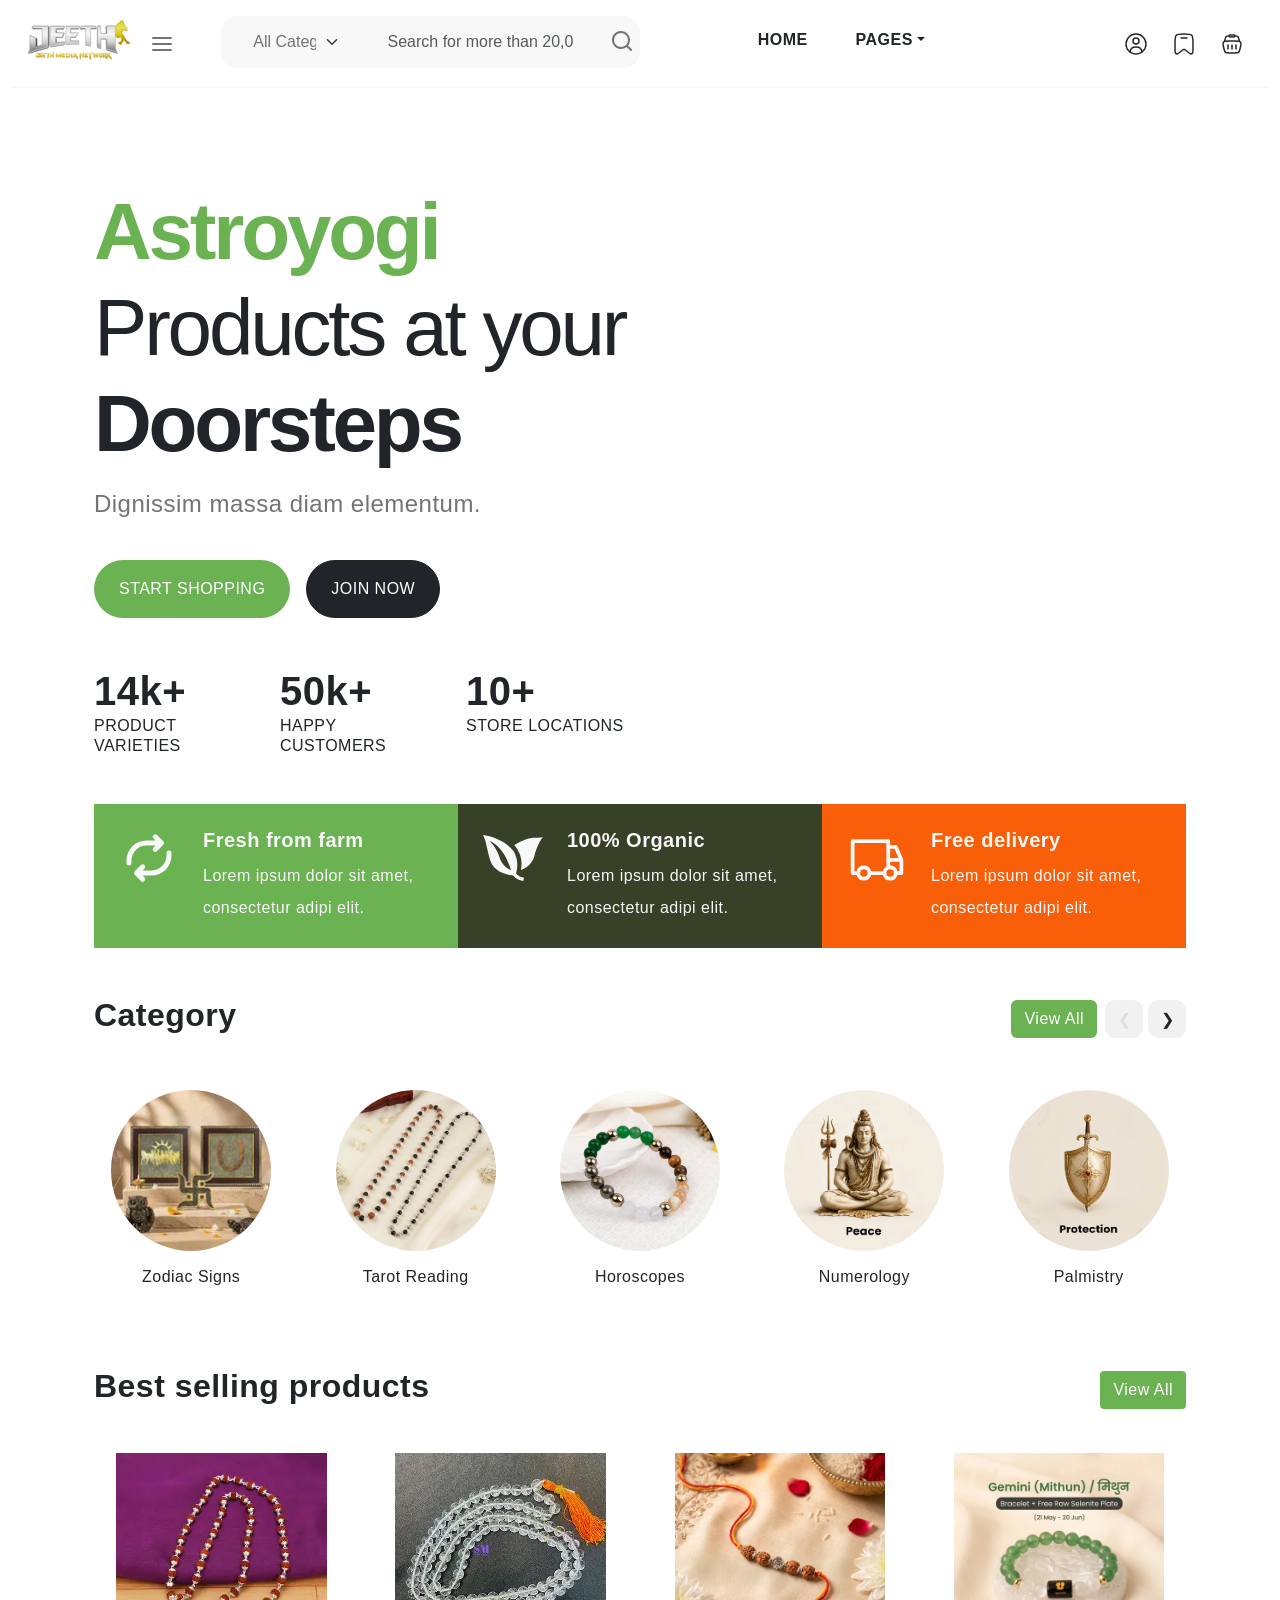
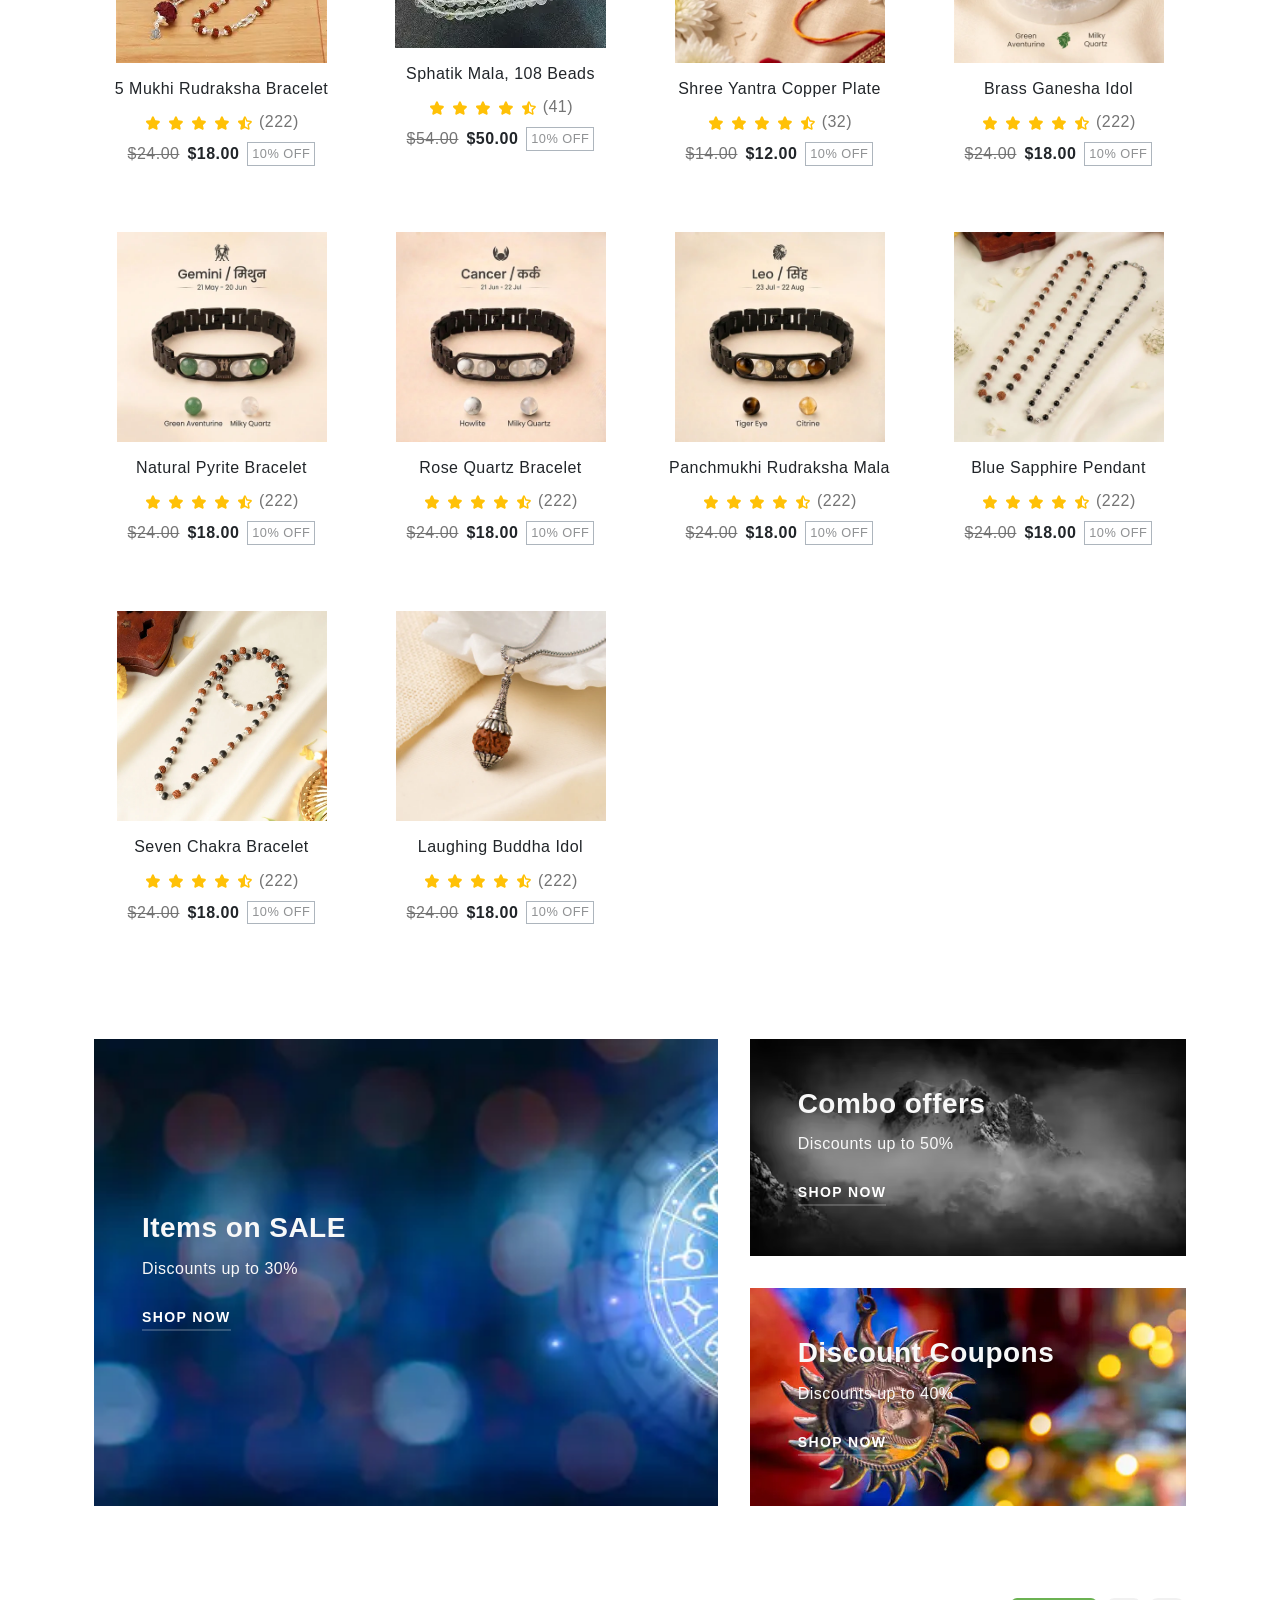
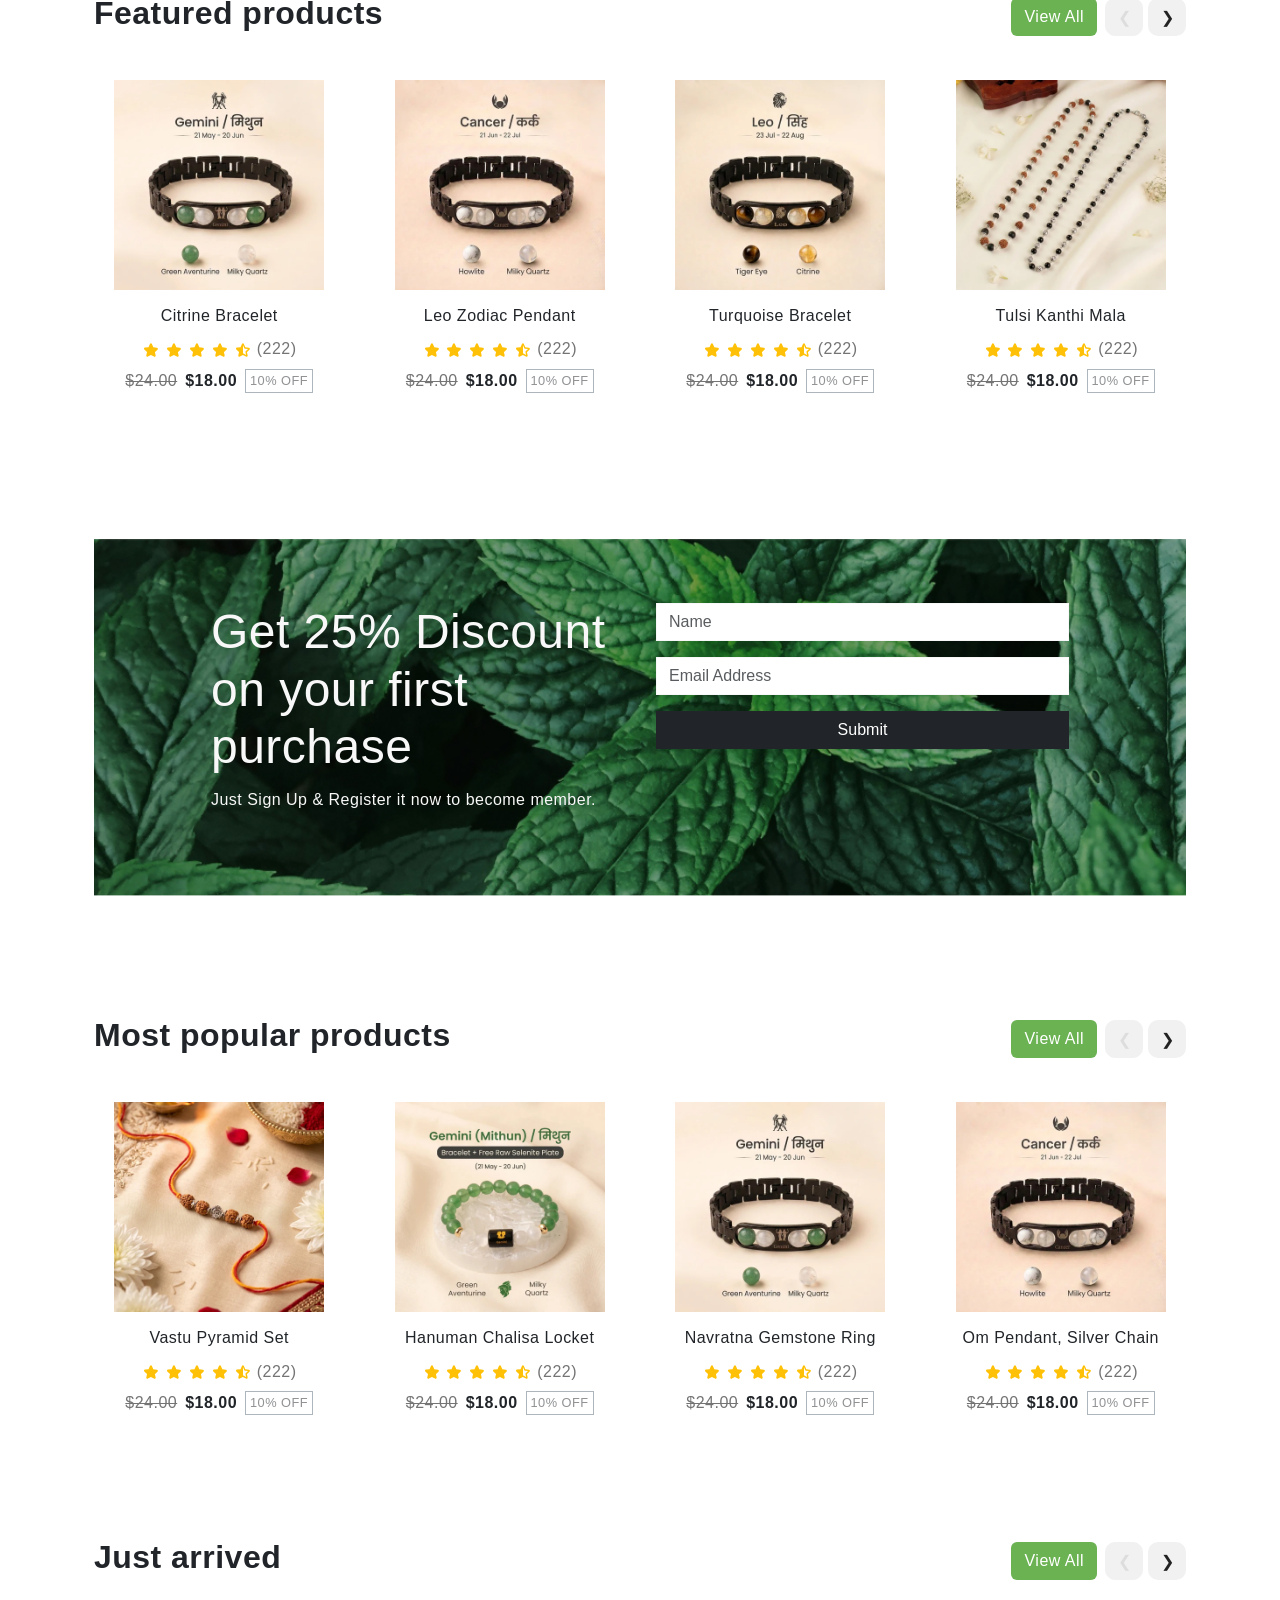
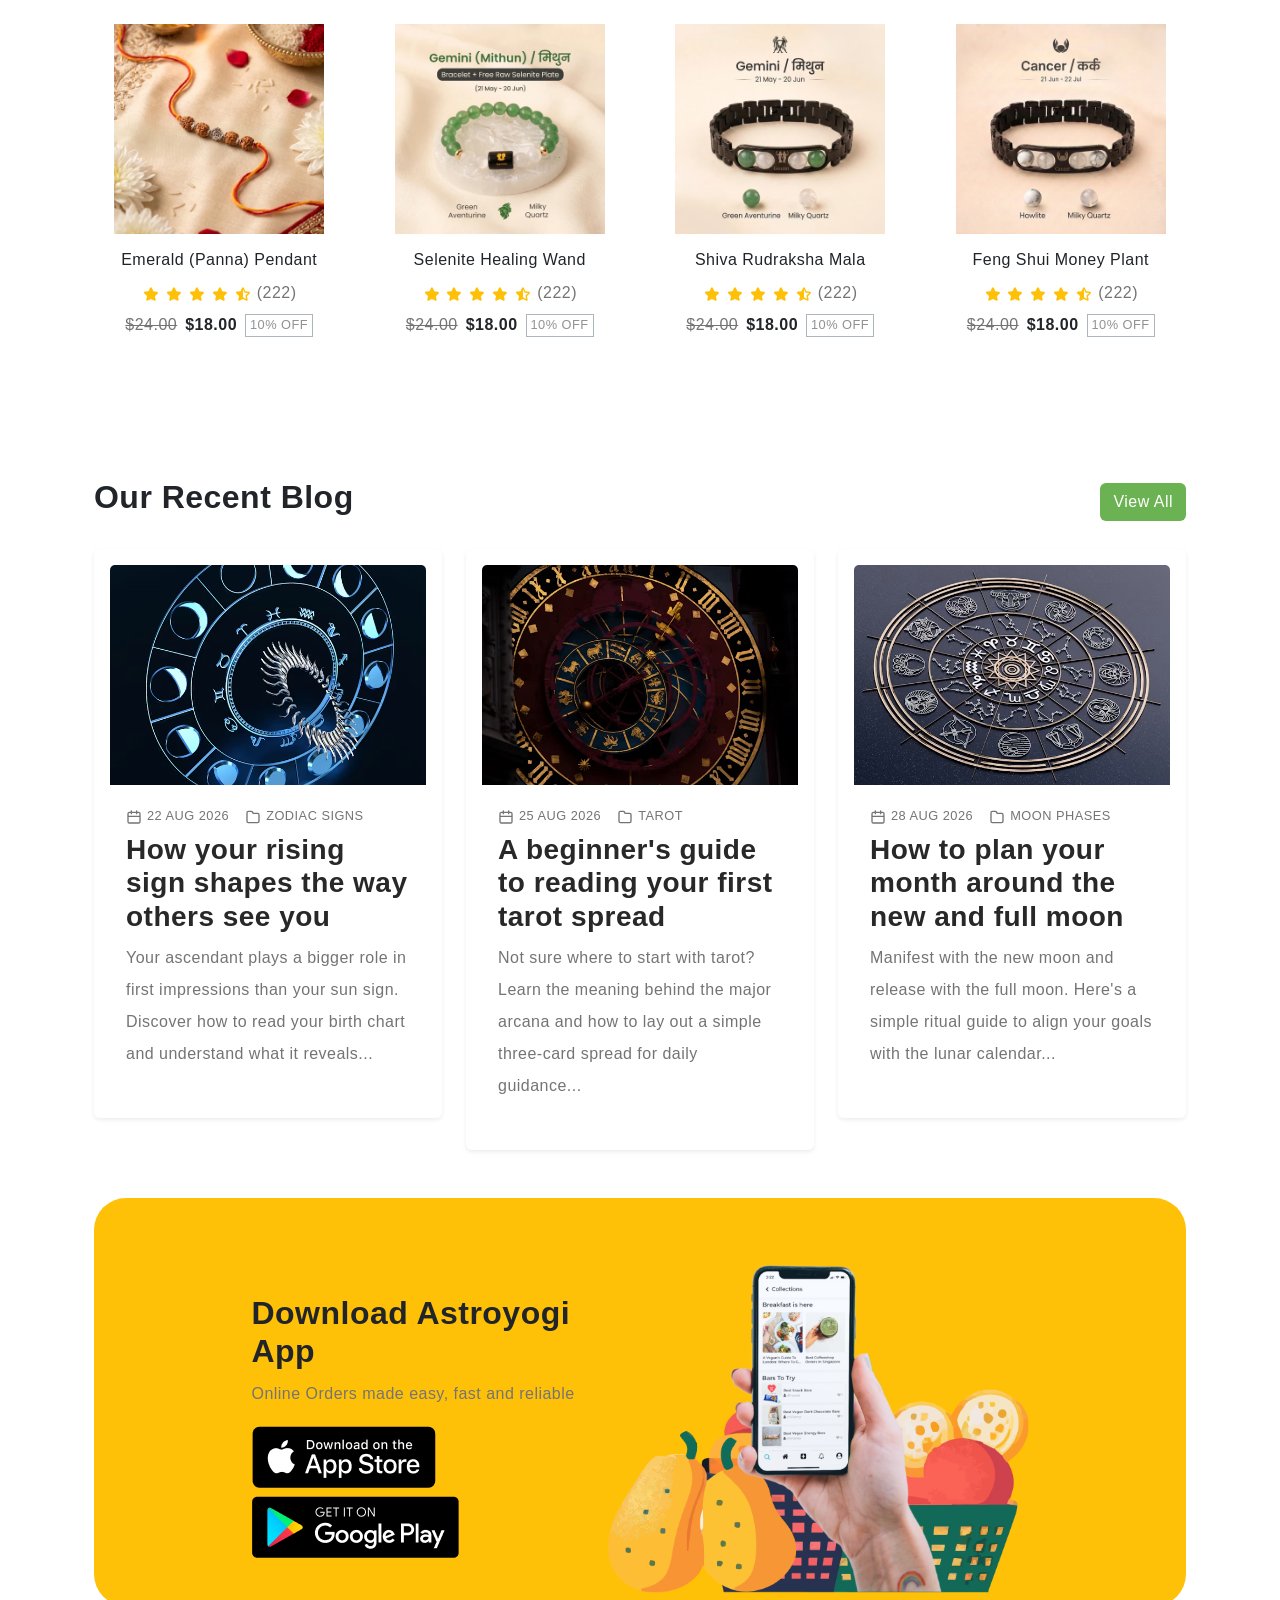
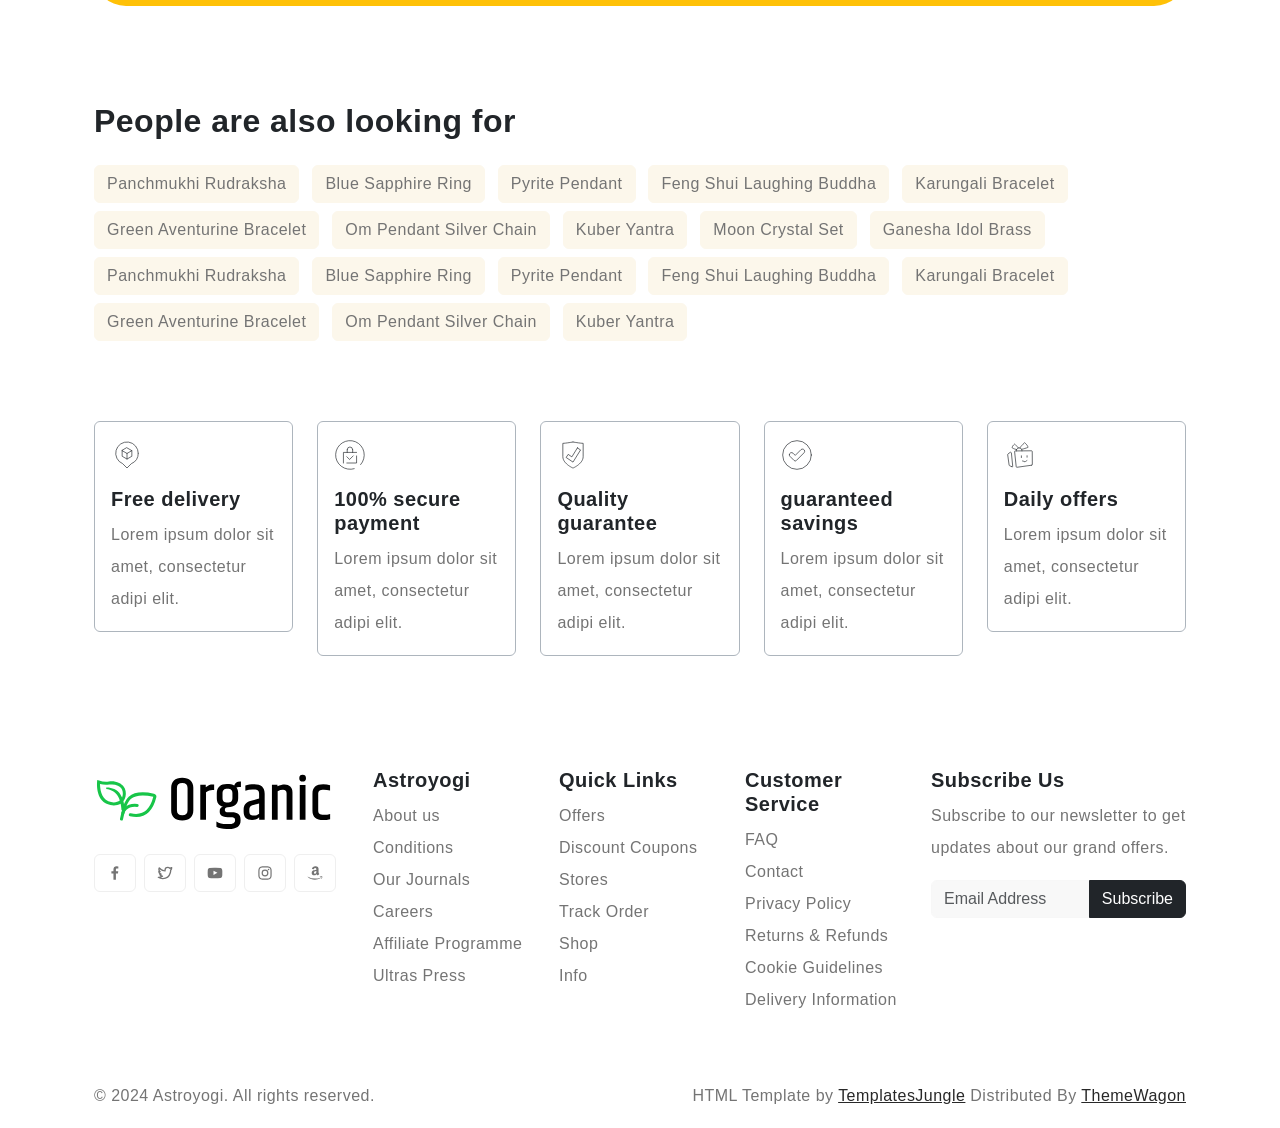
==== index.html @ 8f66f7f1 "Initial commit E commerce website templates" ====
<!DOCTYPE html>
<html lang="en">

<head>
  <title>Astroyogi - Astrology Products Online</title>
  <meta charset="utf-8">
  <meta http-equiv="X-UA-Compatible" content="IE=edge">
  <meta name="viewport" content="width=device-width, initial-scale=1.0">
  <meta name="format-detection" content="telephone=no">
  <meta name="apple-mobile-web-app-capable" content="yes">
  <meta name="author" content="">
  <meta name="keywords" content="">
  <meta name="description" content="">

  <link rel="stylesheet" href="https://cdn.jsdelivr.net/npm/swiper@9/swiper-bundle.min.css">
  <link href="https://cdn.jsdelivr.net/npm/bootstrap@5.3.0-alpha3/dist/css/bootstrap.min.css" rel="stylesheet"
    integrity="sha384-KK94CHFLLe+nY2dmCWGMq91rCGa5gtU4mk92HdvYe+M/SXH301p5ILy+dN9+nJOZ" crossorigin="anonymous">
  <link rel="stylesheet" type="text/css" href="css/vendor.css">
  <link rel="stylesheet" type="text/css" href="style.css">

  <link rel="preconnect" href="https://fonts.googleapis.com">
  <link rel="preconnect" href="https://fonts.gstatic.com" crossorigin>
  <link
    href="https://fonts.googleapis.com/css2?family=Nunito:wght@400;700&family=Open+Sans:ital,wght@0,400;0,700;1,400;1,700&display=swap"
    rel="stylesheet">

</head>

<body>

  <svg xmlns="http://www.w3.org/2000/svg" style="display: none;">
    <defs>
      <symbol xmlns="http://www.w3.org/2000/svg" id="facebook" viewBox="0 0 24 24">
        <path fill="currentColor"
          d="M15.12 5.32H17V2.14A26.11 26.11 0 0 0 14.26 2c-2.72 0-4.58 1.66-4.58 4.7v2.62H6.61v3.56h3.07V22h3.68v-9.12h3.06l.46-3.56h-3.52V7.05c0-1.05.28-1.73 1.76-1.73Z" />
      </symbol>
      <symbol xmlns="http://www.w3.org/2000/svg" id="twitter" viewBox="0 0 24 24">
        <path fill="currentColor"
          d="M22.991 3.95a1 1 0 0 0-1.51-.86a7.48 7.48 0 0 1-1.874.794a5.152 5.152 0 0 0-3.374-1.242a5.232 5.232 0 0 0-5.223 5.063a11.032 11.032 0 0 1-6.814-3.924a1.012 1.012 0 0 0-.857-.365a.999.999 0 0 0-.785.5a5.276 5.276 0 0 0-.242 4.769l-.002.001a1.041 1.041 0 0 0-.496.89a3.042 3.042 0 0 0 .027.439a5.185 5.185 0 0 0 1.568 3.312a.998.998 0 0 0-.066.77a5.204 5.204 0 0 0 2.362 2.922a7.465 7.465 0 0 1-3.59.448A1 1 0 0 0 1.45 19.3a12.942 12.942 0 0 0 7.01 2.061a12.788 12.788 0 0 0 12.465-9.363a12.822 12.822 0 0 0 .535-3.646l-.001-.2a5.77 5.77 0 0 0 1.532-4.202Zm-3.306 3.212a.995.995 0 0 0-.234.702c.01.165.009.331.009.488a10.824 10.824 0 0 1-.454 3.08a10.685 10.685 0 0 1-10.546 7.93a10.938 10.938 0 0 1-2.55-.301a9.48 9.48 0 0 0 2.942-1.564a1 1 0 0 0-.602-1.786a3.208 3.208 0 0 1-2.214-.935q.224-.042.445-.105a1 1 0 0 0-.08-1.943a3.198 3.198 0 0 1-2.25-1.726a5.3 5.3 0 0 0 .545.046a1.02 1.02 0 0 0 .984-.696a1 1 0 0 0-.4-1.137a3.196 3.196 0 0 1-1.425-2.673c0-.066.002-.133.006-.198a13.014 13.014 0 0 0 8.21 3.48a1.02 1.02 0 0 0 .817-.36a1 1 0 0 0 .206-.867a3.157 3.157 0 0 1-.087-.729a3.23 3.23 0 0 1 3.226-3.226a3.184 3.184 0 0 1 2.345 1.02a.993.993 0 0 0 .921.298a9.27 9.27 0 0 0 1.212-.322a6.681 6.681 0 0 1-1.026 1.524Z" />
      </symbol>
      <symbol xmlns="http://www.w3.org/2000/svg" id="youtube" viewBox="0 0 24 24">
        <path fill="currentColor"
          d="M23 9.71a8.5 8.5 0 0 0-.91-4.13a2.92 2.92 0 0 0-1.72-1A78.36 78.36 0 0 0 12 4.27a78.45 78.45 0 0 0-8.34.3a2.87 2.87 0 0 0-1.46.74c-.9.83-1 2.25-1.1 3.45a48.29 48.29 0 0 0 0 6.48a9.55 9.55 0 0 0 .3 2a3.14 3.14 0 0 0 .71 1.36a2.86 2.86 0 0 0 1.49.78a45.18 45.18 0 0 0 6.5.33c3.5.05 6.57 0 10.2-.28a2.88 2.88 0 0 0 1.53-.78a2.49 2.49 0 0 0 .61-1a10.58 10.58 0 0 0 .52-3.4c.04-.56.04-3.94.04-4.54ZM9.74 14.85V8.66l5.92 3.11c-1.66.92-3.85 1.96-5.92 3.08Z" />
      </symbol>
      <symbol xmlns="http://www.w3.org/2000/svg" id="instagram" viewBox="0 0 24 24">
        <path fill="currentColor"
          d="M17.34 5.46a1.2 1.2 0 1 0 1.2 1.2a1.2 1.2 0 0 0-1.2-1.2Zm4.6 2.42a7.59 7.59 0 0 0-.46-2.43a4.94 4.94 0 0 0-1.16-1.77a4.7 4.7 0 0 0-1.77-1.15a7.3 7.3 0 0 0-2.43-.47C15.06 2 14.72 2 12 2s-3.06 0-4.12.06a7.3 7.3 0 0 0-2.43.47a4.78 4.78 0 0 0-1.77 1.15a4.7 4.7 0 0 0-1.15 1.77a7.3 7.3 0 0 0-.47 2.43C2 8.94 2 9.28 2 12s0 3.06.06 4.12a7.3 7.3 0 0 0 .47 2.43a4.7 4.7 0 0 0 1.15 1.77a4.78 4.78 0 0 0 1.77 1.15a7.3 7.3 0 0 0 2.43.47C8.94 22 9.28 22 12 22s3.06 0 4.12-.06a7.3 7.3 0 0 0 2.43-.47a4.7 4.7 0 0 0 1.77-1.15a4.85 4.85 0 0 0 1.16-1.77a7.59 7.59 0 0 0 .46-2.43c0-1.06.06-1.4.06-4.12s0-3.06-.06-4.12ZM20.14 16a5.61 5.61 0 0 1-.34 1.86a3.06 3.06 0 0 1-.75 1.15a3.19 3.19 0 0 1-1.15.75a5.61 5.61 0 0 1-1.86.34c-1 .05-1.37.06-4 .06s-3 0-4-.06a5.73 5.73 0 0 1-1.94-.3a3.27 3.27 0 0 1-1.1-.75a3 3 0 0 1-.74-1.15a5.54 5.54 0 0 1-.4-1.9c0-1-.06-1.37-.06-4s0-3 .06-4a5.54 5.54 0 0 1 .35-1.9A3 3 0 0 1 5 5a3.14 3.14 0 0 1 1.1-.8A5.73 5.73 0 0 1 8 3.86c1 0 1.37-.06 4-.06s3 0 4 .06a5.61 5.61 0 0 1 1.86.34a3.06 3.06 0 0 1 1.19.8a3.06 3.06 0 0 1 .75 1.1a5.61 5.61 0 0 1 .34 1.9c.05 1 .06 1.37.06 4s-.01 3-.06 4ZM12 6.87A5.13 5.13 0 1 0 17.14 12A5.12 5.12 0 0 0 12 6.87Zm0 8.46A3.33 3.33 0 1 1 15.33 12A3.33 3.33 0 0 1 12 15.33Z" />
      </symbol>
      <symbol xmlns="http://www.w3.org/2000/svg" id="amazon" viewBox="0 0 24 24">
        <path fill="currentColor"
          d="M1.04 17.52q.1-.16.32-.02a21.308 21.308 0 0 0 10.88 2.9a21.524 21.524 0 0 0 7.74-1.46q.1-.04.29-.12t.27-.12a.356.356 0 0 1 .47.12q.17.24-.11.44q-.36.26-.92.6a14.99 14.99 0 0 1-3.84 1.58A16.175 16.175 0 0 1 12 22a16.017 16.017 0 0 1-5.9-1.09a16.246 16.246 0 0 1-4.98-3.07a.273.273 0 0 1-.12-.2a.215.215 0 0 1 .04-.12Zm6.02-5.7a4.036 4.036 0 0 1 .68-2.36A4.197 4.197 0 0 1 9.6 7.98a10.063 10.063 0 0 1 2.66-.66q.54-.06 1.76-.16v-.34a3.562 3.562 0 0 0-.28-1.72a1.5 1.5 0 0 0-1.32-.6h-.16a2.189 2.189 0 0 0-1.14.42a1.64 1.64 0 0 0-.62 1a.508.508 0 0 1-.4.46L7.8 6.1q-.34-.08-.34-.36a.587.587 0 0 1 .02-.14a3.834 3.834 0 0 1 1.67-2.64A6.268 6.268 0 0 1 12.26 2h.5a5.054 5.054 0 0 1 3.56 1.18a3.81 3.81 0 0 1 .37.43a3.875 3.875 0 0 1 .27.41a2.098 2.098 0 0 1 .18.52q.08.34.12.47a2.856 2.856 0 0 1 .06.56q.02.43.02.51v4.84a2.868 2.868 0 0 0 .15.95a2.475 2.475 0 0 0 .29.62q.14.19.46.61a.599.599 0 0 1 .12.32a.346.346 0 0 1-.16.28q-1.66 1.44-1.8 1.56a.557.557 0 0 1-.58.04q-.28-.24-.49-.46t-.3-.32a4.466 4.466 0 0 1-.29-.39q-.2-.29-.28-.39a4.91 4.91 0 0 1-2.2 1.52a6.038 6.038 0 0 1-1.68.2a3.505 3.505 0 0 1-2.53-.95a3.553 3.553 0 0 1-.99-2.69Zm3.44-.4a1.895 1.895 0 0 0 .39 1.25a1.294 1.294 0 0 0 1.05.47a1.022 1.022 0 0 0 .17-.02a1.022 1.022 0 0 1 .15-.02a2.033 2.033 0 0 0 1.3-1.08a3.13 3.13 0 0 0 .33-.83a3.8 3.8 0 0 0 .12-.73q.01-.28.01-.92v-.5a7.287 7.287 0 0 0-1.76.16a2.144 2.144 0 0 0-1.76 2.22Zm8.4 6.44a.626.626 0 0 1 .12-.16a3.14 3.14 0 0 1 .96-.46a6.52 6.52 0 0 1 1.48-.22a1.195 1.195 0 0 1 .38.02q.9.08 1.08.3a.655.655 0 0 1 .08.36v.14a4.56 4.56 0 0 1-.38 1.65a3.84 3.84 0 0 1-1.06 1.53a.302.302 0 0 1-.18.08a.177.177 0 0 1-.08-.02q-.12-.06-.06-.22a7.632 7.632 0 0 0 .74-2.42a.513.513 0 0 0-.08-.32q-.2-.24-1.12-.24q-.34 0-.8.04q-.5.06-.92.12a.232.232 0 0 1-.16-.04a.065.065 0 0 1-.02-.08a.153.153 0 0 1 .02-.06Z" />
      </symbol>

      <symbol xmlns="http://www.w3.org/2000/svg" id="menu" viewBox="0 0 24 24">
        <path fill="currentColor"
          d="M2 6a1 1 0 0 1 1-1h18a1 1 0 1 1 0 2H3a1 1 0 0 1-1-1m0 6.032a1 1 0 0 1 1-1h18a1 1 0 1 1 0 2H3a1 1 0 0 1-1-1m1 5.033a1 1 0 1 0 0 2h18a1 1 0 0 0 0-2z" />
      </symbol>
      <symbol xmlns="http://www.w3.org/2000/svg" id="link" viewBox="0 0 24 24">
        <path fill="currentColor"
          d="M12 19a1 1 0 1 0-1-1a1 1 0 0 0 1 1Zm5 0a1 1 0 1 0-1-1a1 1 0 0 0 1 1Zm0-4a1 1 0 1 0-1-1a1 1 0 0 0 1 1Zm-5 0a1 1 0 1 0-1-1a1 1 0 0 0 1 1Zm7-12h-1V2a1 1 0 0 0-2 0v1H8V2a1 1 0 0 0-2 0v1H5a3 3 0 0 0-3 3v14a3 3 0 0 0 3 3h14a3 3 0 0 0 3-3V6a3 3 0 0 0-3-3Zm1 17a1 1 0 0 1-1 1H5a1 1 0 0 1-1-1v-9h16Zm0-11H4V6a1 1 0 0 1 1-1h1v1a1 1 0 0 0 2 0V5h8v1a1 1 0 0 0 2 0V5h1a1 1 0 0 1 1 1ZM7 15a1 1 0 1 0-1-1a1 1 0 0 0 1 1Zm0 4a1 1 0 1 0-1-1a1 1 0 0 0 1 1Z" />
      </symbol>
      <symbol xmlns="http://www.w3.org/2000/svg" id="arrow-right" viewBox="0 0 24 24">
        <path fill="currentColor"
          d="M17.92 11.62a1 1 0 0 0-.21-.33l-5-5a1 1 0 0 0-1.42 1.42l3.3 3.29H7a1 1 0 0 0 0 2h7.59l-3.3 3.29a1 1 0 0 0 0 1.42a1 1 0 0 0 1.42 0l5-5a1 1 0 0 0 .21-.33a1 1 0 0 0 0-.76Z" />
      </symbol>
      <symbol xmlns="http://www.w3.org/2000/svg" id="category" viewBox="0 0 24 24">
        <path fill="currentColor"
          d="M19 5.5h-6.28l-.32-1a3 3 0 0 0-2.84-2H5a3 3 0 0 0-3 3v13a3 3 0 0 0 3 3h14a3 3 0 0 0 3-3v-10a3 3 0 0 0-3-3Zm1 13a1 1 0 0 1-1 1H5a1 1 0 0 1-1-1v-13a1 1 0 0 1 1-1h4.56a1 1 0 0 1 .95.68l.54 1.64a1 1 0 0 0 .95.68h7a1 1 0 0 1 1 1Z" />
      </symbol>
      <symbol xmlns="http://www.w3.org/2000/svg" id="calendar" viewBox="0 0 24 24">
        <path fill="currentColor"
          d="M19 4h-2V3a1 1 0 0 0-2 0v1H9V3a1 1 0 0 0-2 0v1H5a3 3 0 0 0-3 3v12a3 3 0 0 0 3 3h14a3 3 0 0 0 3-3V7a3 3 0 0 0-3-3Zm1 15a1 1 0 0 1-1 1H5a1 1 0 0 1-1-1v-7h16Zm0-9H4V7a1 1 0 0 1 1-1h2v1a1 1 0 0 0 2 0V6h6v1a1 1 0 0 0 2 0V6h2a1 1 0 0 1 1 1Z" />
      </symbol>
      <symbol xmlns="http://www.w3.org/2000/svg" id="heart" viewBox="0 0 24 24">
        <path fill="currentColor"
          d="M20.16 4.61A6.27 6.27 0 0 0 12 4a6.27 6.27 0 0 0-8.16 9.48l7.45 7.45a1 1 0 0 0 1.42 0l7.45-7.45a6.27 6.27 0 0 0 0-8.87Zm-1.41 7.46L12 18.81l-6.75-6.74a4.28 4.28 0 0 1 3-7.3a4.25 4.25 0 0 1 3 1.25a1 1 0 0 0 1.42 0a4.27 4.27 0 0 1 6 6.05Z" />
      </symbol>
      <symbol xmlns="http://www.w3.org/2000/svg" id="plus" viewBox="0 0 24 24">
        <path fill="currentColor"
          d="M19 11h-6V5a1 1 0 0 0-2 0v6H5a1 1 0 0 0 0 2h6v6a1 1 0 0 0 2 0v-6h6a1 1 0 0 0 0-2Z" />
      </symbol>
      <symbol xmlns="http://www.w3.org/2000/svg" id="minus" viewBox="0 0 24 24">
        <path fill="currentColor" d="M19 11H5a1 1 0 0 0 0 2h14a1 1 0 0 0 0-2Z" />
      </symbol>
      <symbol xmlns="http://www.w3.org/2000/svg" id="cart" viewBox="0 0 24 24">
        <path fill="currentColor"
          d="M8.5 19a1.5 1.5 0 1 0 1.5 1.5A1.5 1.5 0 0 0 8.5 19ZM19 16H7a1 1 0 0 1 0-2h8.491a3.013 3.013 0 0 0 2.885-2.176l1.585-5.55A1 1 0 0 0 19 5H6.74a3.007 3.007 0 0 0-2.82-2H3a1 1 0 0 0 0 2h.921a1.005 1.005 0 0 1 .962.725l.155.545v.005l1.641 5.742A3 3 0 0 0 7 18h12a1 1 0 0 0 0-2Zm-1.326-9l-1.22 4.274a1.005 1.005 0 0 1-.963.726H8.754l-.255-.892L7.326 7ZM16.5 19a1.5 1.5 0 1 0 1.5 1.5a1.5 1.5 0 0 0-1.5-1.5Z" />
      </symbol>
      <symbol xmlns="http://www.w3.org/2000/svg" id="check" viewBox="0 0 24 24">
        <path fill="currentColor"
          d="M18.71 7.21a1 1 0 0 0-1.42 0l-7.45 7.46l-3.13-3.14A1 1 0 1 0 5.29 13l3.84 3.84a1 1 0 0 0 1.42 0l8.16-8.16a1 1 0 0 0 0-1.47Z" />
      </symbol>
      <symbol xmlns="http://www.w3.org/2000/svg" id="trash" viewBox="0 0 24 24">
        <path fill="currentColor"
          d="M10 18a1 1 0 0 0 1-1v-6a1 1 0 0 0-2 0v6a1 1 0 0 0 1 1ZM20 6h-4V5a3 3 0 0 0-3-3h-2a3 3 0 0 0-3 3v1H4a1 1 0 0 0 0 2h1v11a3 3 0 0 0 3 3h8a3 3 0 0 0 3-3V8h1a1 1 0 0 0 0-2ZM10 5a1 1 0 0 1 1-1h2a1 1 0 0 1 1 1v1h-4Zm7 14a1 1 0 0 1-1 1H8a1 1 0 0 1-1-1V8h10Zm-3-1a1 1 0 0 0 1-1v-6a1 1 0 0 0-2 0v6a1 1 0 0 0 1 1Z" />
      </symbol>
      <symbol xmlns="http://www.w3.org/2000/svg" id="search" viewBox="0 0 24 24">
        <path fill="currentColor"
          d="M21.71 20.29L18 16.61A9 9 0 1 0 16.61 18l3.68 3.68a1 1 0 0 0 1.42 0a1 1 0 0 0 0-1.39ZM11 18a7 7 0 1 1 7-7a7 7 0 0 1-7 7Z" />
      </symbol>
      <symbol xmlns="http://www.w3.org/2000/svg" id="close" viewBox="0 0 15 15">
        <path fill="currentColor"
          d="M7.953 3.788a.5.5 0 0 0-.906 0L6.08 5.85l-2.154.33a.5.5 0 0 0-.283.843l1.574 1.613l-.373 2.284a.5.5 0 0 0 .736.518l1.92-1.063l1.921 1.063a.5.5 0 0 0 .736-.519l-.373-2.283l1.574-1.613a.5.5 0 0 0-.283-.844L8.921 5.85l-.968-2.062Z" />
      </symbol>

      <symbol xmlns="http://www.w3.org/2000/svg" id="package" viewBox="0 0 48 48">
        <path fill="none" stroke="currentColor" stroke-linecap="round" stroke-linejoin="round"
          d="m24 13.264l7.288 4.21L24 21.681l-7.288-4.209Z" />
        <path fill="none" stroke="currentColor" stroke-linecap="round" stroke-linejoin="round"
          d="M16.712 17.473v8.418L24 30.101l7.288-4.21v-8.418M24 30.1v-8.418" />
        <path fill="none" stroke="currentColor" stroke-linecap="round" stroke-linejoin="round"
          d="M40.905 21.405a16.905 16.905 0 1 0-23.389 15.611L24 43.5l6.484-6.484a16.906 16.906 0 0 0 10.42-15.611" />
      </symbol>
      <symbol xmlns="http://www.w3.org/2000/svg" id="secure" viewBox="0 0 48 48">
        <path fill="none" stroke="currentColor" stroke-linecap="round" stroke-linejoin="round"
          d="M14.134 36V20.11h19.732M19.279 36h14.587V25.45" />
        <path fill="none" stroke="currentColor" stroke-linecap="round" stroke-linejoin="round"
          d="m19.246 26.606l4.135 4.135l5.373-5.372m-8.934-9.282a4.087 4.087 0 1 1 8.174 0m0 0v4.023m-8.172-4.108v4.108" />
        <path fill="none" stroke="currentColor" stroke-linecap="round" stroke-linejoin="round"
          d="M30.288 44.566a21.516 21.516 0 1 1 9.69-6.18" />
      </symbol>
      <symbol xmlns="http://www.w3.org/2000/svg" id="quality" viewBox="0 0 48 48">
        <path fill="none" stroke="currentColor" stroke-linecap="round" stroke-linejoin="round"
          d="m30.59 13.45l4.77 2.94L24 34.68l-10.33-7l3.11-4.6l5.52 3.71l8.26-13.38Z" />
        <path fill="none" stroke="currentColor" stroke-linecap="round" stroke-linejoin="round"
          d="M24 4.5s-11.26 2-15.25 2v20a11.16 11.16 0 0 0 .8 4.1a15 15 0 0 0 2 3.61a22 22 0 0 0 2.81 3.07a34.47 34.47 0 0 0 3 2.48a34 34 0 0 0 2.89 1.86c1 .59 1.71 1 2.13 1.19l1 .49a1.44 1.44 0 0 0 1.24 0l1-.49c.42-.2 1.13-.6 2.13-1.19a34 34 0 0 0 2.89-1.86a34.47 34.47 0 0 0 3-2.48a22 22 0 0 0 2.81-3.07a15 15 0 0 0 2-3.61a11.16 11.16 0 0 0 .8-4.1v-20c-3.99.03-15.25-2-15.25-2" />
      </symbol>
      <symbol xmlns="http://www.w3.org/2000/svg" id="savings" viewBox="0 0 48 48">
        <circle cx="24" cy="24" r="21.5" fill="none" stroke="currentColor" stroke-linecap="round"
          stroke-linejoin="round" />
        <path fill="none" stroke="currentColor" stroke-linecap="round" stroke-linejoin="round"
          d="M12.5 23.684a3.298 3.298 0 0 1 5.63-2.332l3.212 3.212h0l8.53-8.53a3.298 3.298 0 0 1 5.628 2.333h0c0 .875-.348 1.714-.966 2.333L22.983 32.25a2.321 2.321 0 0 1-3.283 0l-6.234-6.233a3.298 3.298 0 0 1-.966-2.333" />
      </symbol>
      <symbol xmlns="http://www.w3.org/2000/svg" id="offers" viewBox="0 0 48 48">
        <path fill="none" stroke="currentColor" stroke-linecap="round" stroke-linejoin="round"
          d="m41.556 39.297l-22.022 3.11a1.097 1.097 0 0 1-1.245-.97l-2.352-22.311a1.097 1.097 0 0 1 1.08-1.213l24.238-.229a1.097 1.097 0 0 1 1.108 1.09l.137 19.429c.004.55-.4 1.017-.944 1.094M26.1 25.258v2.579m8.494-2.731v2.175" />
        <path fill="none" stroke="currentColor" stroke-linecap="round" stroke-linejoin="round"
          d="M34.343 32.346c-1.437.828-1.926 1.198-2.774 1.988c-1.19-.457-2.284-1.228-3.797-1.456m-15.953 8.721l-3.49-1.6a1.12 1.12 0 0 1-.643-.863L5.511 23.593c-.056-.4.108-.8.43-1.046l3.15-2.406a1.257 1.257 0 0 1 2.014.874l1.966 19.69a.887.887 0 0 1-1.252.894m11.989-28.112c.214-.456.964-1.716 2.76-3.618c3.108-3.323 4.26-4.288 4.26-4.288s1.42.75 3.27 3.109c1.876 2.358 1.93 3.832 1.93 3.832s.67-.08-4.797 1.688c-3.055.991-4.368 1.152-4.931 1.152" />
        <path fill="none" stroke="currentColor" stroke-linecap="round" stroke-linejoin="round"
          d="M26.97 17.828v-.054c0-.884-.241-1.715-.67-2.412c-.563-.91-1.447-1.608-2.492-1.876a3.58 3.58 0 0 0-1.072-.16c-.429 0-.858.053-1.233.214c-1.152.348-2.063 1.18-2.573 2.278a4.747 4.747 0 0 0-.428 1.956v.134" />
        <path fill="none" stroke="currentColor" stroke-linecap="round" stroke-linejoin="round"
          d="M18.93 15.818c-.562-.107-1.5-.349-3.135-.884c-2.304-.75-3.43-1.528-3.43-1.528s-.456-1.393 1.045-3.296s2.653-2.52 2.653-2.52s.911.778 3.43 3.485c1.26 1.313 1.796 2.09 2.01 2.465h.027" />
      </symbol>

      <symbol xmlns="http://www.w3.org/2000/svg" id="delivery" viewBox="0 0 32 32">
        <path fill="currentColor"
          d="m29.92 16.61l-3-7A1 1 0 0 0 26 9h-3V7a1 1 0 0 0-1-1H3a1 1 0 0 0-1 1v17a1 1 0 0 0 1 1h2.14a4 4 0 0 0 7.72 0h6.28a4 4 0 0 0 7.72 0H29a1 1 0 0 0 1-1v-7a1 1 0 0 0-.08-.39M23 11h2.34l2.14 5H23ZM9 26a2 2 0 1 1 2-2a2 2 0 0 1-2 2m10.14-3h-6.28a4 4 0 0 0-7.72 0H4V8h17v12.56A4 4 0 0 0 19.14 23M23 26a2 2 0 1 1 2-2a2 2 0 0 1-2 2m5-3h-1.14A4 4 0 0 0 23 20v-2h5Z" />
      </symbol>
      <symbol xmlns="http://www.w3.org/2000/svg" id="organic" viewBox="0 0 24 24">
        <path fill="currentColor"
          d="M0 2.84c1.402 2.71 1.445 5.241 2.977 10.4c1.855 5.341 8.703 5.701 9.21 5.711c.46.726 1.513 1.704 3.926 2.21l.268-1.272c-2.082-.436-2.844-1.239-3.106-1.68l-.005.006c.087-.484 1.523-5.377-1.323-9.352C7.182 3.583 0 2.84 0 2.84m24 .84c-3.898.611-4.293-.92-11.473 3.093a11.879 11.879 0 0 1 2.625 10.05c3.723-1.486 5.166-3.976 5.606-6.466c0 0 1.27-4.716 3.242-6.677M12.527 6.773l-.002-.002v.004zM2.643 5.22s5.422 1.426 8.543 11.543c-2.945-.889-4.203-3.796-4.63-5.168h.006a15.863 15.863 0 0 0-3.92-6.375z" />
      </symbol>
      <symbol xmlns="http://www.w3.org/2000/svg" id="fresh" viewBox="0 0 24 24">
        <g fill="none">
          <path
            d="M24 0v24H0V0zM12.594 23.258l-.012.002l-.071.035l-.02.004l-.014-.004l-.071-.036c-.01-.003-.019 0-.024.006l-.004.01l-.017.428l.005.02l.01.013l.104.074l.015.004l.012-.004l.104-.074l.012-.016l.004-.017l-.017-.427c-.002-.01-.009-.017-.016-.018m.264-.113l-.014.002l-.184.093l-.01.01l-.003.011l.018.43l.005.012l.008.008l.201.092c.012.004.023 0 .029-.008l.004-.014l-.034-.614c-.003-.012-.01-.02-.02-.022m-.715.002a.023.023 0 0 0-.027.006l-.006.014l-.034.614c0 .012.007.02.017.024l.015-.002l.201-.093l.01-.008l.003-.011l.018-.43l-.003-.012l-.01-.01z" />
          <path fill="currentColor"
            d="M20 9a1 1 0 0 1 1 1v1a8 8 0 0 1-8 8H9.414l.793.793a1 1 0 0 1-1.414 1.414l-2.496-2.496a.997.997 0 0 1-.287-.567L6 17.991a.996.996 0 0 1 .237-.638l.056-.06l2.5-2.5a1 1 0 0 1 1.414 1.414L9.414 17H13a6 6 0 0 0 6-6v-1a1 1 0 0 1 1-1m-4.793-6.207l2.5 2.5a1 1 0 0 1 0 1.414l-2.5 2.5a1 1 0 1 1-1.414-1.414L14.586 7H11a6 6 0 0 0-6 6v1a1 1 0 1 1-2 0v-1a8 8 0 0 1 8-8h3.586l-.793-.793a1 1 0 0 1 1.414-1.414" />
        </g>
      </symbol>

      <symbol xmlns="http://www.w3.org/2000/svg" id="star-full" viewBox="0 0 24 24">
        <path fill="currentColor"
          d="m3.1 11.3l3.6 3.3l-1 4.6c-.1.6.1 1.2.6 1.5c.2.2.5.3.8.3c.2 0 .4 0 .6-.1c0 0 .1 0 .1-.1l4.1-2.3l4.1 2.3s.1 0 .1.1c.5.2 1.1.2 1.5-.1c.5-.3.7-.9.6-1.5l-1-4.6c.4-.3 1-.9 1.6-1.5l1.9-1.7l.1-.1c.4-.4.5-1 .3-1.5s-.6-.9-1.2-1h-.1l-4.7-.5l-1.9-4.3s0-.1-.1-.1c-.1-.7-.6-1-1.1-1c-.5 0-1 .3-1.3.8c0 0 0 .1-.1.1L8.7 8.2L4 8.7h-.1c-.5.1-1 .5-1.2 1c-.1.6 0 1.2.4 1.6" />
      </symbol>
      <symbol xmlns="http://www.w3.org/2000/svg" id="star-half" viewBox="0 0 24 24">
        <path fill="currentColor"
          d="m3.1 11.3l3.6 3.3l-1 4.6c-.1.6.1 1.2.6 1.5c.2.2.5.3.8.3c.2 0 .4 0 .6-.1c0 0 .1 0 .1-.1l4.1-2.3l4.1 2.3s.1 0 .1.1c.5.2 1.1.2 1.5-.1c.5-.3.7-.9.6-1.5l-1-4.6c.4-.3 1-.9 1.6-1.5l1.9-1.7l.1-.1c.4-.4.5-1 .3-1.5s-.6-.9-1.2-1h-.1l-4.7-.5l-1.9-4.3s0-.1-.1-.1c-.1-.7-.6-1-1.1-1c-.5 0-1 .3-1.3.8c0 0 0 .1-.1.1L8.7 8.2L4 8.7h-.1c-.5.1-1 .5-1.2 1c-.1.6 0 1.2.4 1.6m8.9 5V5.8l1.7 3.8c.1.3.5.5.8.6l4.2.5l-3.1 2.8c-.3.2-.4.6-.3 1c0 .2.5 2.2.8 4.1l-3.6-2.1c-.2-.2-.3-.2-.5-.2" />
      </symbol>

      <symbol xmlns="http://www.w3.org/2000/svg" id="user" viewBox="0 0 24 24">
        <g fill="none" stroke="currentColor" stroke-width="1.5">
          <circle cx="12" cy="9" r="3" />
          <circle cx="12" cy="12" r="10" />
          <path stroke-linecap="round" d="M17.97 20c-.16-2.892-1.045-5-5.97-5s-5.81 2.108-5.97 5" />
        </g>
      </symbol>
      <symbol xmlns="http://www.w3.org/2000/svg" id="wishlist" viewBox="0 0 24 24">
        <g fill="none" stroke="currentColor" stroke-width="1.5">
          <path
            d="M21 16.09v-4.992c0-4.29 0-6.433-1.318-7.766C18.364 2 16.242 2 12 2C7.757 2 5.636 2 4.318 3.332C3 4.665 3 6.81 3 11.098v4.993c0 3.096 0 4.645.734 5.321c.35.323.792.526 1.263.58c.987.113 2.14-.907 4.445-2.946c1.02-.901 1.529-1.352 2.118-1.47c.29-.06.59-.06.88 0c.59.118 1.099.569 2.118 1.47c2.305 2.039 3.458 3.059 4.445 2.945c.47-.053.913-.256 1.263-.579c.734-.676.734-2.224.734-5.321Z" />
          <path stroke-linecap="round" d="M15 6H9" />
        </g>
      </symbol>
      <symbol xmlns="http://www.w3.org/2000/svg" id="shopping-bag" viewBox="0 0 24 24">
        <g fill="none" stroke="currentColor" stroke-width="1.5">
          <path
            d="M3.864 16.455c-.858-3.432-1.287-5.147-.386-6.301C4.378 9 6.148 9 9.685 9h4.63c3.538 0 5.306 0 6.207 1.154c.901 1.153.472 2.87-.386 6.301c-.546 2.183-.818 3.274-1.632 3.91c-.814.635-1.939.635-4.189.635h-4.63c-2.25 0-3.375 0-4.189-.635c-.814-.636-1.087-1.727-1.632-3.91Z" />
          <path
            d="m19.5 9.5l-.71-2.605c-.274-1.005-.411-1.507-.692-1.886A2.5 2.5 0 0 0 17 4.172C16.56 4 16.04 4 15 4M4.5 9.5l.71-2.605c.274-1.005.411-1.507.692-1.886A2.5 2.5 0 0 1 7 4.172C7.44 4 7.96 4 9 4" />
          <path d="M9 4a1 1 0 0 1 1-1h4a1 1 0 1 1 0 2h-4a1 1 0 0 1-1-1Z" />
          <path stroke-linecap="round" stroke-linejoin="round" d="M8 13v4m8-4v4m-4-4v4" />
        </g>
      </symbol>

      <symbol xmlns="http://www.w3.org/2000/svg" id="fruits" viewBox="0 0 48 48">
        <g fill="currentColor" fill-rule="evenodd" clip-rule="evenodd">
          <path d="M18.88 7.566a1 1 0 0 1 1 1v6.6a1 1 0 1 1-2 0v-6.6a1 1 0 0 1 1-1" />
          <path
            d="M11.78 13.905c1.13-.27 2.283-.065 3.48.553c.975.505 1.667.736 2.206.847c.538.112.966.114 1.483.114v2h-.02c-.516 0-1.12 0-1.868-.155c-.757-.157-1.622-.462-2.72-1.03c-.878-.453-1.54-.517-2.096-.384c-.584.14-1.201.53-1.912 1.264c-1.632 1.688-2.139 3.426-2.316 4.762c-.1 1.644.197 4.89 1.668 8.063c.5 1.08 1.21 2.57 2.076 3.737c.432.582.866 1.03 1.283 1.306c.405.267.741.34 1.046.288c3.123-.538 3.71-.551 4.319-.551h1.037v2H18.38c-.422 0-.92 0-3.95.522c-.94.162-1.787-.127-2.488-.59c-.689-.455-1.284-1.106-1.787-1.783c-1.005-1.353-1.791-3.024-2.284-4.088c-1.638-3.532-1.972-7.137-1.848-9.064l.003-.032l.004-.032c.212-1.644.844-3.839 2.866-5.928c.845-.874 1.783-1.556 2.885-1.82" />
          <path
            d="M14.64 11.41c1.496 1.431 2.307 3.166 2.307 4.51a1 1 0 1 0 2 0c0-2.05-1.168-4.275-2.925-5.956C14.244 8.265 11.743 7 8.896 7a1 1 0 0 0 0 2c2.244 0 4.268.999 5.743 2.41" />
          <path
            d="M8.574 7.009a1 1 0 0 1 1.116.868c.492 3.93 3.945 6 6.734 7.115a1 1 0 0 1-.743 1.857c-2.869-1.147-7.335-3.604-7.975-8.724a1 1 0 0 1 .868-1.116m17.188 6.894c-1.152-.264-2.334-.066-3.57.548c-1.02.506-1.747.74-2.317.853c-.57.113-1.022.115-1.56.115a1 1 0 0 0 0 2h.019c.537 0 1.16 0 1.93-.153c.781-.155 1.676-.458 2.816-1.024c.924-.458 1.632-.528 2.236-.39c.626.144 1.277.542 2.017 1.277c1.716 1.703 2.235 3.452 2.414 4.784a1 1 0 0 0 1.982-.266c-.222-1.653-.884-3.85-2.987-5.938c-.881-.874-1.85-1.548-2.98-1.806m.945 20.377a1 1 0 0 0-1.414.027c-.757.786-1.393 1.05-1.931.962c-3.252-.538-3.86-.55-4.485-.55a1 1 0 0 0 0 2h.028c.447 0 .967 0 4.13.523c1.522.252 2.785-.599 3.699-1.548a1 1 0 0 0-.027-1.415" />
          <path
            d="M32.65 16.103c-1.003 1.81-1.263 3.709-.864 4.992a1 1 0 1 1-1.91.594c-.609-1.959-.153-4.43 1.025-6.556c1.193-2.152 3.206-4.101 5.925-4.947a1 1 0 1 1 .594 1.91c-2.143.666-3.78 2.222-4.77 4.007" />
          <path
            d="M34.719 17.379c-1.168 1.71-2.748 2.793-4.073 3.013a1 1 0 1 0 .326 1.973c2.023-.335 4.027-1.851 5.398-3.858c1.388-2.032 2.227-4.706 1.762-7.515a1 1 0 1 0-1.974.326c.367 2.214-.288 4.375-1.44 6.06" />
          <path d="M31.78 23a2.5 2.5 0 1 0 0 5a2.5 2.5 0 0 0 0-5m-4.5 2.5a4.5 4.5 0 1 1 9 0a4.5 4.5 0 0 1-9 0" />
          <path
            d="M37.845 18.09a4.5 4.5 0 0 1 2.716 5.755a1 1 0 1 1-1.883-.675a2.5 2.5 0 1 0-4.706-1.69a1 1 0 0 1-1.882-.675a4.5 4.5 0 0 1 5.755-2.715" />
          <path
            d="M36.253 23.176a4.501 4.501 0 0 1 3.822 8.014a1 1 0 1 1-1.144-1.64a2.5 2.5 0 1 0-3.008-3.99a1 1 0 1 1-1.262-1.552a4.501 4.501 0 0 1 1.592-.832M27.78 29a2.5 2.5 0 1 0 0 5a2.5 2.5 0 0 0 0-5m-4.5 2.5a4.5 4.5 0 1 1 9 0a4.5 4.5 0 0 1-9 0" />
          <path d="M35.78 29a2.5 2.5 0 1 0 0 5a2.5 2.5 0 0 0 0-5m-4.5 2.5a4.5 4.5 0 1 1 9 0a4.5 4.5 0 0 1-9 0" />
          <path d="M31.78 35a2.5 2.5 0 1 0 0 5a2.5 2.5 0 0 0 0-5m-4.5 2.5a4.5 4.5 0 1 1 9 0a4.5 4.5 0 0 1-9 0" />
          <path
            d="M37.834 33.966a1 1 0 0 1 1.278-.606a4.5 4.5 0 1 1-4.675 7.44a1 1 0 1 1 1.405-1.423a2.5 2.5 0 1 0 2.598-4.133a1 1 0 0 1-.606-1.278" />
        </g>
      </symbol>
      <symbol xmlns="http://www.w3.org/2000/svg" id="dairy" viewBox="0 0 48 48">
        <g fill="none">
          <path d="M0 0h48v48H0z" />
          <path fill="currentColor" fill-rule="evenodd"
            d="M10 5a1 1 0 0 1 1-1h18.571a1 1 0 0 1 .559.17l7.428 5A1 1 0 0 1 38 10v33a1 1 0 0 1-1 1H18.429a1 1 0 0 1-.559-.17l-7.428-5A1 1 0 0 1 10 38zm2 1.878v2.494a2 2 0 0 0 .168.802l1.985 4.539a1 1 0 0 0 1.67.258l.682-.781A2 2 0 0 0 17 12.873v-2.63zM19 11v31h17V11zm14.723-2h-14.99l-4.456-3h14.99zM36 23a8 8 0 1 0-16 0a8 8 0 0 0 16 0M17 40.833V16.61a2.964 2.964 0 0 1-2 .702v22.175zm-4-2.692V16.5h.012a2.997 2.997 0 0 1-.691-.986L12 14.781v22.687zM28 17a6 6 0 1 0 0 12a6 6 0 0 0 0-12m-4 5a1 1 0 0 1 1-1h6v2h-6a1 1 0 0 1-1-1m2 3a1 1 0 0 1 1-1h2v2h-2a1 1 0 0 1-1-1"
            clip-rule="evenodd" />
        </g>
      </symbol>
      <symbol xmlns="http://www.w3.org/2000/svg" id="meat" viewBox="0 0 48 48">
        <g fill="currentColor">
          <path d="M14 14a1 1 0 1 0 0-2a1 1 0 0 0 0 2" />
          <path fill-rule="evenodd"
            d="M15.086 6c1.26-1.26 3.414-.368 3.414 1.414V9h1.586c1.782 0 2.674 2.154 1.414 3.414l-1.793 1.793a1.138 1.138 0 0 1-.037.036l3.456 5.847a4 4 0 0 0 4.08 1.914l12.58-2.027c1.63-.263 2.74 1.609 1.728 2.914c-.97 1.251-1.459 2.85-1.812 4.6C38.384 34.02 32.854 39.052 26 39.88V42h2.5v2H19v-2h5v-2c-5.414 0-10.21-2.607-13.107-6.608c-2.324-3.21-1.946-7.335-1.006-10.767l.495-1.805a6.996 6.996 0 0 0 .181-2.822L10.5 18H7.914C6.132 18 5.24 15.846 6.5 14.586zm5 5l-1.466 1.466l-.73-1.233a4.55 4.55 0 0 0-.307-.455c.275.142.586.222.917.222zM16.5 9c0 .334.082.65.227.926a4.548 4.548 0 0 0-1.894-.845L16.5 7.414zm-8.586 7l1.595-1.594c.04.208.096.416.168.624l.334.97zm3.654-1.622a2.548 2.548 0 0 1 4.601-2.127l5.236 8.857a6 6 0 0 0 6.119 2.87l12.148-1.957c-1.082 1.557-1.589 3.383-1.93 5.075a13.09 13.09 0 0 1-1.419 3.815a.999.999 0 0 0-.247.222C34.183 33.513 31.378 35 28.264 35C22.654 35 18 30.136 18 24a1 1 0 0 0-2 0c0 7.12 5.432 13 12.264 13c.4 0 .794-.02 1.184-.06A14.402 14.402 0 0 1 24 38c-4.763 0-8.96-2.291-11.487-5.78c-1.766-2.439-1.6-5.773-.697-9.066l.495-1.806a8.998 8.998 0 0 0-.171-5.311z"
            clip-rule="evenodd" />
        </g>
      </symbol>
      <symbol xmlns="http://www.w3.org/2000/svg" id="seafood" viewBox="0 0 24 24">
        <path fill="currentColor"
          d="M13.497 4.564c1.649-.906 3.859-1.137 6.669-.694c.119.685.221 1.711.147 2.86c-.102 1.572-.53 3.278-1.602 4.656l-.165.212l-.036.263v.002l-.002.014l-.013.074a9.298 9.298 0 0 1-1.294 3.217l-.84-1.688l-.96.72C13.65 15.513 10.903 16 9 16H8v1c0 .77-.004 1.293-.106 1.804a3.722 3.722 0 0 1-.147.53l-4.011-4.012a8.2 8.2 0 0 1 .978-.209A10.285 10.285 0 0 1 5.985 15H7v-1c0-2.697.864-3.993 1.83-5.442L9.202 8L7.428 5.339a9.688 9.688 0 0 1 1.765-.411c.609-.088 1.228-.13 1.773-.123c.202.002.385.012.548.026c.09.768.373 1.643.861 2.475c.725 1.236 1.938 2.442 3.774 3.13l.936.351l.703-1.872l-.937-.351c-1.364-.512-2.234-1.39-2.75-2.27c-.385-.655-.557-1.28-.604-1.73m6.947 7.845c1.285-1.759 1.752-3.81 1.865-5.55c.117-1.806-.14-3.371-.344-4.121l-.164-.605l-.616-.116c-3.425-.643-6.471-.492-8.855.91a7.649 7.649 0 0 0-1.338-.122c-.66-.009-1.383.042-2.083.143c-.698.1-1.397.252-2.004.455c-.575.193-1.193.471-1.612.89l-.58.58L6.8 8.003c-.813 1.256-1.6 2.711-1.767 5.054c-.19.02-.4.045-.622.08c-.857.131-2.032.409-2.965 1.03l-1.015.678l7.725 7.725l.676-1.015c.563-.845.87-1.59 1.024-2.359c.083-.413.118-.823.133-1.231c1.704-.117 3.837-.545 5.612-1.523l1.12 2.25l.983-.983c1.188-1.189 1.88-2.582 2.273-3.653a11.298 11.298 0 0 0 .467-1.646M17.5 4.58l1.417 1.417L17.5 7.414l-1.417-1.417z" />
      </symbol>
      <symbol xmlns="http://www.w3.org/2000/svg" id="bakery" viewBox="0 0 24 24">
        <path fill="currentColor"
          d="M19.87 17.412q.828.436 1.365-.206q.536-.643.138-1.414l-1.911-3.584l-1.666 4.123zm-5.308-.912h2.084l2.439-6.027q.228-.565.077-.914q-.15-.35-.57-.52l-2-.8q-.455-.19-.88-.047q-.424.145-.474.639zm-7.208 0h2.084l-.676-7.746q-.05-.39-.455-.548q-.405-.158-.9.032l-2 .8q-.45.19-.527.598q-.078.406.112.914zm-3.223.912l2.073-1.081l-1.627-4.123l-1.95 3.661q-.437.79.148 1.366q.585.575 1.356.177m6.307-.912h3.124l.788-8.912q.05-.455-.228-.772q-.278-.316-.772-.316h-2.7q-.373 0-.709.288t-.291.724zM3.53 18.538q-.87 0-1.45-.595q-.579-.595-.579-1.44q0-.28.068-.548q.069-.268.194-.524L4.077 11q-.33-.865-.08-1.715q.25-.85 1.045-1.173l2-.8q.427-.183.873-.185q.447-.002.797.265q.08-.782.628-1.337q.548-.555 1.34-.555h2.67q.78 0 1.338.526t.677 1.29q.293-.281.739-.225q.446.057.854.22l2 .8q.807.324 1.092 1.164q.285.84-.088 1.675l2.315 4.43q.111.218.186.437t.075.456q0 .933-.647 1.6q-.647.665-1.57.665q-.227 0-.431-.052q-.205-.053-.41-.16l-1.626-.826H6.134l-1.515.788q-.248.137-.524.194q-.276.056-.566.056m8.49-6.519" />
      </symbol>
      <symbol xmlns="http://www.w3.org/2000/svg" id="canned" viewBox="0 0 32 32">
        <g fill="none">
          <g fill="currentColor" clip-path="url(#fluentEmojiHighContrastCannedFood0)">
            <path
              d="M8 5.04h16v5.03h-2.239a7.977 7.977 0 0 0-5.771-2.46a7.977 7.977 0 0 0-5.771 2.46H8zm13.846 16.02H24v5.98H8v-5.98h2.134a7.978 7.978 0 0 0 5.856 2.55a7.978 7.978 0 0 0 5.856-2.55m-8.196-8.265a2.232 2.232 0 0 1-1.7-2.165h2.29c.71 0 1.344.333 1.752.852a2.232 2.232 0 0 1 1.768-.862h2.28a2.233 2.233 0 0 1-1.723 2.172a3.952 3.952 0 0 1-.757 7.828h-3.14c-2.18 0-3.95-1.77-3.95-3.95a3.954 3.954 0 0 1 3.18-3.875" />
            <path
              d="M3 3.52A3.52 3.52 0 0 1 6.52 0h18.3a3.52 3.52 0 0 1 2.17 6.292v19.5a3.532 3.532 0 0 1 1.35 2.778a3.52 3.52 0 0 1-3.52 3.52H6.52A3.52 3.52 0 0 1 3 28.57a3.54 3.54 0 0 1 2-3.185V6.696A3.52 3.52 0 0 1 3 3.52M24.82 2H6.52a1.52 1.52 0 1 0 0 3.04H7v22h-.48c-.84 0-1.52.69-1.52 1.53c0 .84.68 1.52 1.52 1.52h18.3c.84 0 1.52-.68 1.52-1.52c0-.78-.585-1.43-1.34-1.52V5.03A1.52 1.52 0 0 0 24.82 2" />
          </g>
          <defs>
            <clipPath id="fluentEmojiHighContrastCannedFood0">
              <path fill="#fff" d="M0 0h32v32H0z" />
            </clipPath>
          </defs>
        </g>
      </symbol>
      <symbol xmlns="http://www.w3.org/2000/svg" id="frozen" viewBox="0 0 24 24">
        <g fill="none" stroke="currentColor" stroke-width="1.5">
          <path
            d="M4 10c0-3.771 0-5.657 1.172-6.828C6.343 2 8.229 2 12 2c3.771 0 5.657 0 6.828 1.172C20 4.343 20 6.229 20 10v3c0 3.771 0 5.657-1.172 6.828C17.657 21 15.771 21 12 21c-3.771 0-5.657 0-6.828-1.172C4 18.657 4 16.771 4 13z" />
          <path stroke-linejoin="round" d="M17 21v1h-1v-1m-8 0v1H7v-1" />
          <path d="M20 11.5H4" />
          <path stroke-linecap="round" d="M17 7v2m0 5v2" />
        </g>
      </symbol>
      <symbol xmlns="http://www.w3.org/2000/svg" id="pasta" viewBox="0 0 32 32">
        <path fill="currentColor"
          d="m11.414 15l-8-8L2 8.414L8.586 15H2v1a14 14 0 0 0 28 0v-1ZM16 28A12.017 12.017 0 0 1 4.042 17h23.917A12.017 12.017 0 0 1 16 28" />
        <path fill="currentColor"
          d="M22 8a5.005 5.005 0 0 0-1.57.255A8.024 8.024 0 0 0 14 5a7.936 7.936 0 0 0-4.906 1.68L4.414 2L3 3.414l6.05 6.05l.707-.707A5.96 5.96 0 0 1 14 7a6.02 6.02 0 0 1 4.688 2.264a5.06 5.06 0 0 0-.59.61A2.99 2.99 0 0 1 15.754 11H12v2h3.754a4.98 4.98 0 0 0 3.904-1.874A3 3 0 0 1 25 13h2a5.006 5.006 0 0 0-5-5" />
      </symbol>
      <symbol xmlns="http://www.w3.org/2000/svg" id="breakfast" viewBox="0 0 2048 2048">
        <path fill="currentColor"
          d="M1408 592q-26 0-45-19t-19-45q0-51 19-98t56-83l79-80q38-38 38-91q0-26 19-45t45-19q26 0 45 19t19 45q0 51-19 98t-56 83l-79 80q-38 38-38 91q0 26-19 45t-45 19m-384 0q-26 0-45-19t-19-45q0-51 19-98t56-83l79-80q38-38 38-91q0-26 19-45t45-19q26 0 45 19t19 45q0 51-19 98t-56 83l-79 80q-38 38-38 91q0 26-19 45t-45 19m832 176q40 0 75 15t61 41t41 61t15 75v384q0 40-15 75t-41 61t-61 41t-75 15h-57q-2 7-3 13t-4 12v39q0 66-25 124t-69 102t-102 69t-124 25h-384q-78 0-144-35t-110-93H334q-66 0-124-25t-102-68t-69-102t-25-125v-64h256q0-79 30-149t83-122t122-83t149-30q30 0 58 5t56 14V640h1024v128zM654 1152q-53 0-99 20t-82 55t-55 81t-20 100h370v-228q-26-13-54-20t-60-8m-320 512h441q-7-29-7-64v-64H153q10 28 28 51t41 41t52 26t60 10m463 67v1l1 2v-1zm867-131V768H896v832q0 40 15 75t41 61t61 41t75 15h384q40 0 75-15t61-41t41-61t15-75m256-256V960q0-26-19-45t-45-19h-64v512h64q26 0 45-19t19-45" />
      </symbol>
      <symbol xmlns="http://www.w3.org/2000/svg" id="snacks" viewBox="0 0 48 48">
        <g fill="none" stroke="currentColor" stroke-linejoin="round" stroke-width="4">
          <path d="M6 14h36V8h-4l-2-4H12l-2 4H6z" />
          <path stroke-linecap="round" d="m36 44l2-30H10l2 30z" />
        </g>
      </symbol>
      <symbol xmlns="http://www.w3.org/2000/svg" id="beverages" viewBox="0 0 24 24">
        <path fill="currentColor"
          d="M4 2h3.323l1.2 3H3v2h2.118l.827 14.059a1 1 0 0 0 .998.941h10.114a1 1 0 0 0 .998-.941L18.882 7H21V5H10.677l-2-5H4zm3.3 8.025L7.12 7h9.758l-.292 4.967c-2.307-.114-3.164-.475-4.216-.896c-1.092-.436-2.4-.936-5.072-1.046m.117 2.008c2.304.114 3.172.48 4.223.9c1.06.424 2.316.905 4.83 1.031L16.113 20H7.886z" />
      </symbol>
      <symbol xmlns="http://www.w3.org/2000/svg" id="spices" viewBox="0 0 24 24">
        <path fill="currentColor"
          d="M14.178 9.766a9.981 9.981 0 0 0 4.827-2.622V4.003h-14v3.141a9.98 9.98 0 0 0 4.827 2.622a2.5 2.5 0 0 1 4.346 0m.208 2a2.501 2.501 0 0 1-4.762 0a11.941 11.941 0 0 1-4.62-2.015v10.252h14V9.75a11.942 11.942 0 0 1-4.618 2.016M4.005 2.004h16a1 1 0 0 1 1 1v18a1 1 0 0 1-1 1h-16a1 1 0 0 1-1-1v-18a1 1 0 0 1 1-1" />
      </symbol>
      <symbol xmlns="http://www.w3.org/2000/svg" id="baby" viewBox="0 0 512 512">
        <path fill="currentColor"
          d="M425.39 200.035A184.3 184.3 0 0 0 290.812 91.289l26.756-42.809l-27.136-16.96l-35.305 56.488A184.046 184.046 0 0 0 86.61 200.035a71.978 71.978 0 0 0 0 143.93a184.071 184.071 0 0 0 338.78 0a71.978 71.978 0 0 0 0-143.93m27.152 99.975a39.77 39.77 0 0 1-27.76 11.961l-20.725.394l-8.113 19.074a152.066 152.066 0 0 1-279.887 0l-8.114-19.074l-20.725-.394a39.978 39.978 0 0 1 0-79.942l20.725-.394l8.114-19.074a152.067 152.067 0 0 1 279.887 0l8.113 19.074l20.725.394a39.974 39.974 0 0 1 27.76 67.981" />
        <path fill="currentColor"
          d="M168 232h40v40h-40zm136 0h40v40h-40zm-48 152a80 80 0 0 0 80-80H176a80 80 0 0 0 80 80" />
      </symbol>
      <symbol xmlns="http://www.w3.org/2000/svg" id="health" viewBox="0 0 24 24">
        <path fill="currentColor"
          d="M10.5 13H8v-3h2.5V7.5h3V10H16v3h-2.5v2.5h-3zM12 2L4 5v6.09c0 5.05 3.41 9.76 8 10.91c4.59-1.15 8-5.86 8-10.91V5zm6 9.09c0 4-2.55 7.7-6 8.83c-3.45-1.13-6-4.82-6-8.83v-4.7l6-2.25l6 2.25z" />
      </symbol>
      <symbol xmlns="http://www.w3.org/2000/svg" id="household" viewBox="0 0 14 14">
        <g fill="none" stroke="currentColor" stroke-linecap="round" stroke-linejoin="round">
          <path
            d="M12.36 6H1.64a1 1 0 0 0-1 1.13l.73 5.5a1 1 0 0 0 1 .87h9.24a1 1 0 0 0 1-.87l.73-5.5A1.001 1.001 0 0 0 12.36 6M4.5 8.5V11M7 8.5V11m2.5-2.5V11" />
          <path d="M9.48 1.54A2.79 2.79 0 0 1 11.78 4L12 6M2 6l.22-2a2.79 2.79 0 0 1 2.3-2.44" />
          <path d="M9.5 1.75A1.25 1.25 0 0 1 8.25 3h-2.5a1.25 1.25 0 0 1 0-2.5h2.5A1.25 1.25 0 0 1 9.5 1.75" />
        </g>
      </symbol>
      <symbol xmlns="http://www.w3.org/2000/svg" id="personal" viewBox="0 0 24 24">
        <path fill="none" stroke="currentColor" stroke-linecap="round" stroke-linejoin="round" stroke-width="1.5"
          d="M22.012 14.74a3.504 3.504 0 0 1-7.008 0c0-2.628 3.5-7.009 3.5-7.009s3.508 4.381 3.508 7.009M9.998 9.233H3.99a2.002 2.002 0 0 0-2.002 2.002v10.013c0 1.106.896 2.002 2.002 2.002h6.008A2.002 2.002 0 0 0 12 21.248V11.235a2.002 2.002 0 0 0-2.002-2.002M4.766 6.23h4.456a.776.776 0 0 1 .778.775v2.228H3.99V7.005a.776.776 0 0 1 .776-.775M14 2.752l-.447-.895A2 2 0 0 0 11.764.75H2.989m4.005 13.489v4.005m-2.002-2.002h4.004M6.994.75v5.48" />
      </symbol>
      <symbol xmlns="http://www.w3.org/2000/svg" id="pet" viewBox="0 0 14 14">
        <path fill="none" stroke="currentColor" stroke-linecap="round" stroke-linejoin="round"
          d="M1.5 9.5c.552 0 1-.672 1-1.5s-.448-1.5-1-1.5s-1 .672-1 1.5s.448 1.5 1 1.5m3-4.5c.552 0 1-.672 1-1.5S5.052 2 4.5 2s-1 .672-1 1.5s.448 1.5 1 1.5m5 0c.552 0 1-.672 1-1.5S10.052 2 9.5 2s-1 .672-1 1.5s.448 1.5 1 1.5m3 4.5c.552 0 1-.672 1-1.5s-.448-1.5-1-1.5s-1 .672-1 1.5s.448 1.5 1 1.5M10 10c0 1.38-1.62 2-3 2s-3-.62-3-2s1-3.5 3-3.5s3 2.12 3 3.5" />
      </symbol>
    </defs>
  </svg>

  <div class="preloader-wrapper">
    <div class="preloader">
    </div>
  </div>

  <div class="offcanvas offcanvas-end" data-bs-scroll="true" tabindex="-1" id="offcanvasCart">
    <div class="offcanvas-header justify-content-center">
      <button type="button" class="btn-close" data-bs-dismiss="offcanvas" aria-label="Close"></button>
    </div>
    <div class="offcanvas-body">
      <div class="order-md-last">
        <h4 class="d-flex justify-content-between align-items-center mb-3">
          <span class="text-primary">Your cart</span>
          <span class="badge bg-primary rounded-pill">3</span>
        </h4>
        <ul class="list-group mb-3">
          <li class="list-group-item d-flex justify-content-between lh-sm">
            <div>
              <h6 class="my-0">Growers cider</h6>
              <small class="text-body-secondary">Brief description</small>
            </div>
            <span class="text-body-secondary">$12</span>
          </li>
          <li class="list-group-item d-flex justify-content-between lh-sm">
            <div>
              <h6 class="my-0">Fresh grapes</h6>
              <small class="text-body-secondary">Brief description</small>
            </div>
            <span class="text-body-secondary">$8</span>
          </li>
          <li class="list-group-item d-flex justify-content-between lh-sm">
            <div>
              <h6 class="my-0">Heinz tomato ketchup</h6>
              <small class="text-body-secondary">Brief description</small>
            </div>
            <span class="text-body-secondary">$5</span>
          </li>
          <li class="list-group-item d-flex justify-content-between">
            <span>Total (USD)</span>
            <strong>$20</strong>
          </li>
        </ul>

        <button class="w-100 btn btn-primary btn-lg" type="submit">Continue to checkout</button>
      </div>
    </div>
  </div>

  <div class="offcanvas offcanvas-start" tabindex="-1" id="offcanvasNavbar">

    <div class="offcanvas-header justify-content-between">
      <h4 class="fw-normal text-uppercase fs-6">Menu</h4>
      <button type="button" class="btn-close" data-bs-dismiss="offcanvas" aria-label="Close"></button>
    </div>

    <div class="offcanvas-body">

      <ul class="navbar-nav justify-content-end menu-list list-unstyled d-flex gap-md-3 mb-0">
        <li class="nav-item border-dashed active">
          <a href="index.html" class="nav-link d-flex align-items-center gap-3 text-dark p-2">
            <svg width="24" height="24" viewBox="0 0 24 24">
              <use xlink:href="#fruits"></use>
            </svg>
            <span>Fruits and vegetables</span>
          </a>
        </li>
        <li class="nav-item border-dashed">
          <a href="index.html" class="nav-link d-flex align-items-center gap-3 text-dark p-2">
            <svg width="24" height="24" viewBox="0 0 24 24">
              <use xlink:href="#dairy"></use>
            </svg>
            <span>Dairy and Eggs</span>
          </a>
        </li>
        <li class="nav-item border-dashed">
          <a href="index.html" class="nav-link d-flex align-items-center gap-3 text-dark p-2">
            <svg width="24" height="24" viewBox="0 0 24 24">
              <use xlink:href="#meat"></use>
            </svg>
            <span>Meat and Poultry</span>
          </a>
        </li>
        <li class="nav-item border-dashed">
          <a href="index.html" class="nav-link d-flex align-items-center gap-3 text-dark p-2">
            <svg width="24" height="24" viewBox="0 0 24 24">
              <use xlink:href="#seafood"></use>
            </svg>
            <span>Seafood</span>
          </a>
        </li>
        <li class="nav-item border-dashed">
          <a href="index.html" class="nav-link d-flex align-items-center gap-3 text-dark p-2">
            <svg width="24" height="24" viewBox="0 0 24 24">
              <use xlink:href="#bakery"></use>
            </svg>
            <span>Bakery and Bread</span>
          </a>
        </li>
        <li class="nav-item border-dashed">
          <a href="index.html" class="nav-link d-flex align-items-center gap-3 text-dark p-2">
            <svg width="24" height="24" viewBox="0 0 24 24">
              <use xlink:href="#canned"></use>
            </svg>
            <span>Canned Goods</span>
          </a>
        </li>
        <li class="nav-item border-dashed">
          <a href="index.html" class="nav-link d-flex align-items-center gap-3 text-dark p-2">
            <svg width="24" height="24" viewBox="0 0 24 24">
              <use xlink:href="#frozen"></use>
            </svg>
            <span>Frozen Foods</span>
          </a>
        </li>
        <li class="nav-item border-dashed">
          <a href="index.html" class="nav-link d-flex align-items-center gap-3 text-dark p-2">
            <svg width="24" height="24" viewBox="0 0 24 24">
              <use xlink:href="#pasta"></use>
            </svg>
            <span>Pasta and Rice</span>
          </a>
        </li>
        <li class="nav-item border-dashed">
          <a href="index.html" class="nav-link d-flex align-items-center gap-3 text-dark p-2">
            <svg width="24" height="24" viewBox="0 0 24 24">
              <use xlink:href="#breakfast"></use>
            </svg>
            <span>Breakfast Foods</span>
          </a>
        </li>
        <li class="nav-item border-dashed">
          <a href="index.html" class="nav-link d-flex align-items-center gap-3 text-dark p-2">
            <svg width="24" height="24" viewBox="0 0 24 24">
              <use xlink:href="#snacks"></use>
            </svg>
            <span>Snacks and Chips</span>
          </a>
        </li>
        <li class="nav-item border-dashed">
          <button
            class="btn btn-toggle dropdown-toggle position-relative w-100 d-flex justify-content-between align-items-center text-dark p-2"
            data-bs-toggle="collapse" data-bs-target="#beverages-collapse" aria-expanded="false">
            <div class="d-flex gap-3">
              <svg width="24" height="24" viewBox="0 0 24 24">
                <use xlink:href="#beverages"></use>
              </svg>
              <span>Beverages</span>
            </div>
          </button>
          <div class="collapse" id="beverages-collapse">
            <ul class="btn-toggle-nav list-unstyled fw-normal ps-5 pb-1">
              <li class="border-bottom py-2"><a href="index.html" class="dropdown-item">Water</a></li>
              <li class="border-bottom py-2"><a href="index.html" class="dropdown-item">Juice</a></li>
              <li class="border-bottom py-2"><a href="index.html" class="dropdown-item">Soda</a></li>
              <li class="border-bottom py-2"><a href="index.html" class="dropdown-item">Tea</a></li>
            </ul>
          </div>
        </li>
        <li class="nav-item border-dashed">
          <a href="index.html" class="nav-link d-flex align-items-center gap-3 text-dark p-2">
            <svg width="24" height="24" viewBox="0 0 24 24">
              <use xlink:href="#spices"></use>
            </svg>
            <span>Spices and Seasonings</span>
          </a>
        </li>
        <li class="nav-item border-dashed">
          <a href="index.html" class="nav-link d-flex align-items-center gap-3 text-dark p-2">
            <svg width="24" height="24" viewBox="0 0 24 24">
              <use xlink:href="#baby"></use>
            </svg>
            <span>Baby Food and Formula</span>
          </a>
        </li>
        <li class="nav-item border-dashed">
          <a href="index.html" class="nav-link d-flex align-items-center gap-3 text-dark p-2">
            <svg width="24" height="24" viewBox="0 0 24 24">
              <use xlink:href="#health"></use>
            </svg>
            <span>Health and Wellness</span>
          </a>
        </li>
        <li class="nav-item border-dashed">
          <a href="index.html" class="nav-link d-flex align-items-center gap-3 text-dark p-2">
            <svg width="24" height="24" viewBox="0 0 24 24">
              <use xlink:href="#household"></use>
            </svg>
            <span>Household Supplies</span>
          </a>
        </li>
        <li class="nav-item border-dashed">
          <a href="index.html" class="nav-link d-flex align-items-center gap-3 text-dark p-2">
            <svg width="24" height="24" viewBox="0 0 24 24">
              <use xlink:href="#personal"></use>
            </svg>
            <span>Personal Care</span>
          </a>
        </li>
        <li class="nav-item border-dashed">
          <a href="index.html" class="nav-link d-flex align-items-center gap-3 text-dark p-2">
            <svg width="24" height="24" viewBox="0 0 24 24">
              <use xlink:href="#pet"></use>
            </svg>
            <span>Pet Food and Supplies</span>
          </a>
        </li>
      </ul>

    </div>

  </div>

  <header>
    <div class="container-fluid">
      <div class="row py-3 border-bottom">

        <div
          class="col-sm-4 col-lg-2 text-center text-sm-start d-flex gap-3 justify-content-center justify-content-md-start">
          <div class="d-flex align-items-center my-3 my-sm-0">
            <a href="index.html">
              <img src="images/Jeeth_logo.png" alt="logo" class="img-fluid">
            </a>
          </div>
          <button class="navbar-toggler" type="button" data-bs-toggle="offcanvas" data-bs-target="#offcanvasNavbar"
            aria-controls="offcanvasNavbar">
            <svg width="24" height="24" viewBox="0 0 24 24">
              <use xlink:href="#menu"></use>
            </svg>
          </button>
        </div>

        <div class="col-sm-6 offset-sm-2 offset-md-0 col-lg-4">
          <div class="search-bar row bg-light p-2 rounded-4">
            <div class="col-md-4 d-none d-md-block">
              <select class="form-select border-0 bg-transparent">
                <option>All Categories</option>
                <option>Groceries</option>
                <option>Drinks</option>
                <option>Chocolates</option>
              </select>
            </div>
            <div class="col-11 col-md-7">
              <form id="search-form" class="text-center" action="index.html" method="post">
                <input type="text" class="form-control border-0 bg-transparent"
                  placeholder="Search for more than 20,000 products">
              </form>
            </div>
            <div class="col-1">
              <svg xmlns="http://www.w3.org/2000/svg" width="24" height="24" viewBox="0 0 24 24">
                <path fill="currentColor"
                  d="M21.71 20.29L18 16.61A9 9 0 1 0 16.61 18l3.68 3.68a1 1 0 0 0 1.42 0a1 1 0 0 0 0-1.39ZM11 18a7 7 0 1 1 7-7a7 7 0 0 1-7 7Z" />
              </svg>
            </div>
          </div>
        </div>

        <div class="col-lg-4">
          <ul
            class="navbar-nav list-unstyled d-flex flex-row gap-3 gap-lg-5 justify-content-center flex-wrap align-items-center mb-0 fw-bold text-uppercase text-dark">
            <li class="nav-item active">
              <a href="index.html" class="nav-link">Home</a>
            </li>
            <li class="nav-item dropdown">
              <a class="nav-link dropdown-toggle pe-3" role="button" id="pages" data-bs-toggle="dropdown"
                aria-expanded="false">Pages</a>
              <ul class="dropdown-menu border-0 p-3 rounded-0 shadow" aria-labelledby="pages">
                <li><a href="index.html" class="dropdown-item">About Us </a></li>
                <li><a href="index.html" class="dropdown-item">Shop </a></li>
                <li><a href="index.html" class="dropdown-item">Single Product </a></li>
                <li><a href="index.html" class="dropdown-item">Cart </a></li>
                <li><a href="index.html" class="dropdown-item">Checkout </a></li>
                <li><a href="index.html" class="dropdown-item">Blog </a></li>
                <li><a href="index.html" class="dropdown-item">Single Post </a></li>
                <li><a href="index.html" class="dropdown-item">Styles </a></li>
                <li><a href="index.html" class="dropdown-item">Contact </a></li>
                <li><a href="index.html" class="dropdown-item">Thank You </a></li>
                <li><a href="index.html" class="dropdown-item">My Account </a></li>
                <li><a href="index.html" class="dropdown-item">404 Error </a></li>
              </ul>
            </li>
          </ul>
        </div>

        <div class="col-sm-8 col-lg-2 d-flex gap-5 align-items-center justify-content-center justify-content-sm-end">
          <ul class="d-flex justify-content-end list-unstyled m-0">
            <li>
              <a href="#" class="p-2 mx-1">
                <svg width="24" height="24">
                  <use xlink:href="#user"></use>
                </svg>
              </a>
            </li>
            <li>
              <a href="#" class="p-2 mx-1">
                <svg width="24" height="24">
                  <use xlink:href="#wishlist"></use>
                </svg>
              </a>
            </li>
            <li>
              <a href="#" class="p-2 mx-1" data-bs-toggle="offcanvas" data-bs-target="#offcanvasCart"
                aria-controls="offcanvasCart">
                <svg width="24" height="24">
                  <use xlink:href="#shopping-bag"></use>
                </svg>
              </a>
            </li>
          </ul>
        </div>

      </div>
    </div>
  </header>

  <section style="background-image: url('images/banner_5.png');background-repeat: no-repeat;background-size: cover;">
    <div class="container-lg">
      <div class="row">
        <div class="col-lg-6 pt-5 mt-5">
          <h2 class="display-1 ls-1"><span class="fw-bold text-primary">Astroyogi</span> Products at your <span
              class="fw-bold">Doorsteps</span></h2>
          <p class="fs-4">Dignissim massa diam elementum.</p>
          <div class="d-flex gap-3">
            <a href="#" class="btn btn-primary text-uppercase fs-6 rounded-pill px-4 py-3 mt-3">Start Shopping</a>
            <a href="#" class="btn btn-dark text-uppercase fs-6 rounded-pill px-4 py-3 mt-3">Join Now</a>
          </div>
          <div class="row my-5">
            <div class="col">
              <div class="row text-dark">
                <div class="col-auto">
                  <p class="fs-1 fw-bold lh-sm mb-0">14k+</p>
                </div>
                <div class="col">
                  <p class="text-uppercase lh-sm mb-0">Product Varieties</p>
                </div>
              </div>
            </div>
            <div class="col">
              <div class="row text-dark">
                <div class="col-auto">
                  <p class="fs-1 fw-bold lh-sm mb-0">50k+</p>
                </div>
                <div class="col">
                  <p class="text-uppercase lh-sm mb-0">Happy Customers</p>
                </div>
              </div>
            </div>
            <div class="col">
              <div class="row text-dark">
                <div class="col-auto">
                  <p class="fs-1 fw-bold lh-sm mb-0">10+</p>
                </div>
                <div class="col">
                  <p class="text-uppercase lh-sm mb-0">Store Locations</p>
                </div>
              </div>
            </div>
          </div>
        </div>
      </div>

      <div class="row row-cols-1 row-cols-sm-3 row-cols-lg-3 g-0 justify-content-center">
        <div class="col">
          <div class="card border-0 bg-primary rounded-0 p-4 text-light">
            <div class="row">
              <div class="col-md-3 text-center">
                <svg width="60" height="60">
                  <use xlink:href="#fresh"></use>
                </svg>
              </div>
              <div class="col-md-9">
                <div class="card-body p-0">
                  <h5 class="text-light">Fresh from farm</h5>
                  <p class="card-text">Lorem ipsum dolor sit amet, consectetur adipi elit.</p>
                </div>
              </div>
            </div>
          </div>
        </div>
        <div class="col">
          <div class="card border-0 bg-secondary rounded-0 p-4 text-light">
            <div class="row">
              <div class="col-md-3 text-center">
                <svg width="60" height="60">
                  <use xlink:href="#organic"></use>
                </svg>
              </div>
              <div class="col-md-9">
                <div class="card-body p-0">
                  <h5 class="text-light">100% Organic</h5>
                  <p class="card-text">Lorem ipsum dolor sit amet, consectetur adipi elit.</p>
                </div>
              </div>
            </div>
          </div>
        </div>
        <div class="col">
          <div class="card border-0 bg-danger rounded-0 p-4 text-light">
            <div class="row">
              <div class="col-md-3 text-center">
                <svg width="60" height="60">
                  <use xlink:href="#delivery"></use>
                </svg>
              </div>
              <div class="col-md-9">
                <div class="card-body p-0">
                  <h5 class="text-light">Free delivery</h5>
                  <p class="card-text">Lorem ipsum dolor sit amet, consectetur adipi elit.</p>
                </div>
              </div>
            </div>
          </div>
        </div>
      </div>

    </div>
  </section>

  <section class="py-5 overflow-hidden">
    <div class="container-lg">
      <div class="row">
        <div class="col-md-12">

          <div class="section-header d-flex flex-wrap justify-content-between mb-5">
            <h2 class="section-title">Category</h2>

            <div class="d-flex align-items-center">
              <a href="#" class="btn btn-primary me-2">View All</a>
              <div class="swiper-buttons">
                <button class="swiper-prev category-carousel-prev btn btn-yellow">❮</button>
                <button class="swiper-next category-carousel-next btn btn-yellow">❯</button>
              </div>
            </div>
          </div>

        </div>
      </div>
      <div class="row">
        <div class="col-md-12">

          <div class="category-carousel swiper">
            <div class="swiper-wrapper">
              <a href="category.html" class="nav-link swiper-slide text-center">
                <img src="images/category_1.webp" class="rounded-circle category-thumb" alt="Category Thumbnail">
                <h4 class="fs-6 mt-3 fw-normal category-title">Zodiac Signs</h4>
              </a>
              <a href="category.html" class="nav-link swiper-slide text-center">
                <img src="images/category_2.webp" class="rounded-circle category-thumb" alt="Category Thumbnail">
                <h4 class="fs-6 mt-3 fw-normal category-title">Tarot Reading</h4>
              </a>
              <a href="category.html" class="nav-link swiper-slide text-center">
                <img src="images/category_3.webp" class="rounded-circle category-thumb" alt="Category Thumbnail">
                <h4 class="fs-6 mt-3 fw-normal category-title">Horoscopes</h4>
              </a>
              <a href="category.html" class="nav-link swiper-slide text-center">
                <img src="images/category_4.webp" class="rounded-circle category-thumb" alt="Category Thumbnail">
                <h4 class="fs-6 mt-3 fw-normal category-title">Numerology</h4>
              </a>
              <a href="category.html" class="nav-link swiper-slide text-center">
                <img src="images/category_5.webp" class="rounded-circle category-thumb" alt="Category Thumbnail">
                <h4 class="fs-6 mt-3 fw-normal category-title">Palmistry</h4>
              </a>
              <a href="category.html" class="nav-link swiper-slide text-center">
                <img src="images/category_6.webp" class="rounded-circle category-thumb" alt="Category Thumbnail">
                <h4 class="fs-6 mt-3 fw-normal category-title">Crystal Healing</h4>
              </a>
              <a href="category.html" class="nav-link swiper-slide text-center">
                <img src="images/category_7.webp" class="rounded-circle category-thumb" alt="Category Thumbnail">
                <h4 class="fs-6 mt-3 fw-normal category-title">Moon Phases</h4>
              </a>
              <a href="category.html" class="nav-link swiper-slide text-center">
                <img src="images/category_8.webp" class="rounded-circle category-thumb" alt="Category Thumbnail">
                <h4 class="fs-6 mt-3 fw-normal category-title">Moon Phases</h4>
              </a>
              <a href="category.html" class="nav-link swiper-slide text-center">
                <img src="images/category_8.webp" class="rounded-circle category-thumb" alt="Category Thumbnail">
                <h4 class="fs-6 mt-3 fw-normal category-title">Moon Phases</h4>
              </a>
              <a href="category.html" class="nav-link swiper-slide text-center">
                <img src="images/category_8.webp" class="rounded-circle category-thumb" alt="Category Thumbnail">
                <h4 class="fs-6 mt-3 fw-normal category-title">Moon Phases</h4>
              </a>
              <a href="category.html" class="nav-link swiper-slide text-center">
                <img src="images/category_8.webp" class="rounded-circle category-thumb" alt="Category Thumbnail">
                <h4 class="fs-6 mt-3 fw-normal category-title">Moon Phases</h4>
              </a>
              <a href="category.html" class="nav-link swiper-slide text-center">
                <img src="images/category_8.webp" class="rounded-circle category-thumb" alt="Category Thumbnail">
                <h4 class="fs-6 mt-3 fw-normal category-title">Moon Phases</h4>
              </a>

            </div>
          </div>

        </div>
      </div>
    </div>
  </section>

  <section class="pb-5">
    <div class="container-lg">

      <div class="row">
        <div class="col-md-12">

          <div class="section-header d-flex flex-wrap justify-content-between my-4">

            <h2 class="section-title">Best selling products</h2>

            <div class="d-flex align-items-center">
              <a href="#" class="btn btn-primary rounded-1">View All</a>
            </div>
          </div>

        </div>
      </div>

      <div class="row">
        <div class="col-md-12">

          <div
            class="product-grid row row-cols-1 row-cols-sm-2 row-cols-md-3 row-cols-lg-3 row-cols-xl-4 row-cols-xxl-5">

            <div class="col">
              <div class="product-item">
                <figure>
                  <a href="index.html" title="Product Title">
                    <img src="images/product-thumb-1.webp" alt="Product Thumbnail" class="tab-image">
                  </a>
                </figure>
                <div class="d-flex flex-column text-center">
                  <h3 class="fs-6 fw-normal">5 Mukhi Rudraksha Bracelet</h3>
                  <div>
                    <span class="rating">
                      <svg width="18" height="18" class="text-warning">
                        <use xlink:href="#star-full"></use>
                      </svg>
                      <svg width="18" height="18" class="text-warning">
                        <use xlink:href="#star-full"></use>
                      </svg>
                      <svg width="18" height="18" class="text-warning">
                        <use xlink:href="#star-full"></use>
                      </svg>
                      <svg width="18" height="18" class="text-warning">
                        <use xlink:href="#star-full"></use>
                      </svg>
                      <svg width="18" height="18" class="text-warning">
                        <use xlink:href="#star-half"></use>
                      </svg>
                    </span>
                    <span>(222)</span>
                  </div>
                  <div class="d-flex justify-content-center align-items-center gap-2">
                    <del>$24.00</del>
                    <span class="text-dark fw-semibold">$18.00</span>
                    <span
                      class="badge border border-dark-subtle rounded-0 fw-normal px-1 fs-7 lh-1 text-body-tertiary">10%
                      OFF</span>
                  </div>
                  <div class="button-area p-3 pt-0">
                    <div class="row g-1 mt-2">
                      <div class="col-3"><input type="number" name="quantity"
                          class="form-control border-dark-subtle input-number quantity" value="1"></div>
                      <div class="col-7"><a href="#" class="btn btn-primary rounded-1 p-2 fs-7 btn-cart"><svg width="18"
                            height="18">
                            <use xlink:href="#cart"></use>
                          </svg> Add to Cart</a></div>
                      <div class="col-2"><a href="#" class="btn btn-outline-dark rounded-1 p-2 fs-6"><svg width="18"
                            height="18">
                            <use xlink:href="#heart"></use>
                          </svg></a></div>
                    </div>
                  </div>
                </div>
              </div>
            </div>

            <div class="col">
              <div class="product-item">
                <figure>
                  <a href="index.html" title="Product Title">
                    <img src="images/product-thumb-2.webp" alt="Product Thumbnail" class="tab-image">
                  </a>
                </figure>
                <div class="d-flex flex-column text-center">
                  <h3 class="fs-6 fw-normal">Sphatik Mala, 108 Beads</h3>
                  <div>
                    <span class="rating">
                      <svg width="18" height="18" class="text-warning">
                        <use xlink:href="#star-full"></use>
                      </svg>
                      <svg width="18" height="18" class="text-warning">
                        <use xlink:href="#star-full"></use>
                      </svg>
                      <svg width="18" height="18" class="text-warning">
                        <use xlink:href="#star-full"></use>
                      </svg>
                      <svg width="18" height="18" class="text-warning">
                        <use xlink:href="#star-full"></use>
                      </svg>
                      <svg width="18" height="18" class="text-warning">
                        <use xlink:href="#star-half"></use>
                      </svg>
                    </span>
                    <span>(41)</span>
                  </div>
                  <div class="d-flex justify-content-center align-items-center gap-2">
                    <del>$54.00</del>
                    <span class="text-dark fw-semibold">$50.00</span>
                    <span
                      class="badge border border-dark-subtle rounded-0 fw-normal px-1 fs-7 lh-1 text-body-tertiary">10%
                      OFF</span>
                  </div>
                  <div class="button-area p-3 pt-0">
                    <div class="row g-1 mt-2">
                      <div class="col-3"><input type="number" name="quantity"
                          class="form-control border-dark-subtle input-number quantity" value="1"></div>
                      <div class="col-7"><a href="#" class="btn btn-primary rounded-1 p-2 fs-7 btn-cart"><svg width="18"
                            height="18">
                            <use xlink:href="#cart"></use>
                          </svg> Add to Cart</a></div>
                      <div class="col-2"><a href="#" class="btn btn-outline-dark rounded-1 p-2 fs-6"><svg width="18"
                            height="18">
                            <use xlink:href="#heart"></use>
                          </svg></a></div>
                    </div>
                  </div>
                </div>
              </div>
            </div>

            <div class="col">
              <div class="product-item">
                <figure>
                  <a href="index.html" title="Product Title">
                    <img src="images/product_1.webp" alt="Product Thumbnail" class="tab-image">
                  </a>
                </figure>
                <div class="d-flex flex-column text-center">
                  <h3 class="fs-6 fw-normal">Shree Yantra Copper Plate</h3>
                  <div>
                    <span class="rating">
                      <svg width="18" height="18" class="text-warning">
                        <use xlink:href="#star-full"></use>
                      </svg>
                      <svg width="18" height="18" class="text-warning">
                        <use xlink:href="#star-full"></use>
                      </svg>
                      <svg width="18" height="18" class="text-warning">
                        <use xlink:href="#star-full"></use>
                      </svg>
                      <svg width="18" height="18" class="text-warning">
                        <use xlink:href="#star-full"></use>
                      </svg>
                      <svg width="18" height="18" class="text-warning">
                        <use xlink:href="#star-half"></use>
                      </svg>
                    </span>
                    <span>(32)</span>
                  </div>
                  <div class="d-flex justify-content-center align-items-center gap-2">
                    <del>$14.00</del>
                    <span class="text-dark fw-semibold">$12.00</span>
                    <span
                      class="badge border border-dark-subtle rounded-0 fw-normal px-1 fs-7 lh-1 text-body-tertiary">10%
                      OFF</span>
                  </div>
                  <div class="button-area p-3 pt-0">
                    <div class="row g-1 mt-2">
                      <div class="col-3"><input type="number" name="quantity"
                          class="form-control border-dark-subtle input-number quantity" value="1"></div>
                      <div class="col-7"><a href="#" class="btn btn-primary rounded-1 p-2 fs-7 btn-cart"><svg width="18"
                            height="18">
                            <use xlink:href="#cart"></use>
                          </svg> Add to Cart</a></div>
                      <div class="col-2"><a href="#" class="btn btn-outline-dark rounded-1 p-2 fs-6"><svg width="18"
                            height="18">
                            <use xlink:href="#heart"></use>
                          </svg></a></div>
                    </div>
                  </div>
                </div>
              </div>
            </div>

            <div class="col">
              <div class="product-item">
                <figure>
                  <a href="index.html" title="Product Title">
                    <img src="images/product_2.webp" alt="Product Thumbnail" class="tab-image">
                  </a>
                </figure>
                <div class="d-flex flex-column text-center">
                  <h3 class="fs-6 fw-normal">Brass Ganesha Idol</h3>
                  <div>
                    <span class="rating">
                      <svg width="18" height="18" class="text-warning">
                        <use xlink:href="#star-full"></use>
                      </svg>
                      <svg width="18" height="18" class="text-warning">
                        <use xlink:href="#star-full"></use>
                      </svg>
                      <svg width="18" height="18" class="text-warning">
                        <use xlink:href="#star-full"></use>
                      </svg>
                      <svg width="18" height="18" class="text-warning">
                        <use xlink:href="#star-full"></use>
                      </svg>
                      <svg width="18" height="18" class="text-warning">
                        <use xlink:href="#star-half"></use>
                      </svg>
                    </span>
                    <span>(222)</span>
                  </div>
                  <div class="d-flex justify-content-center align-items-center gap-2">
                    <del>$24.00</del>
                    <span class="text-dark fw-semibold">$18.00</span>
                    <span
                      class="badge border border-dark-subtle rounded-0 fw-normal px-1 fs-7 lh-1 text-body-tertiary">10%
                      OFF</span>
                  </div>
                  <div class="button-area p-3 pt-0">
                    <div class="row g-1 mt-2">
                      <div class="col-3"><input type="number" name="quantity"
                          class="form-control border-dark-subtle input-number quantity" value="1"></div>
                      <div class="col-7"><a href="#" class="btn btn-primary rounded-1 p-2 fs-7 btn-cart"><svg width="18"
                            height="18">
                            <use xlink:href="#cart"></use>
                          </svg> Add to Cart</a></div>
                      <div class="col-2"><a href="#" class="btn btn-outline-dark rounded-1 p-2 fs-6"><svg width="18"
                            height="18">
                            <use xlink:href="#heart"></use>
                          </svg></a></div>
                    </div>
                  </div>
                </div>
              </div>
            </div>

            <div class="col">
              <div class="product-item">
                <figure>
                  <a href="index.html" title="Product Title">
                    <img src="images/product_3.webp" alt="Product Thumbnail" class="tab-image">
                  </a>
                </figure>
                <div class="d-flex flex-column text-center">
                  <h3 class="fs-6 fw-normal">Natural Pyrite Bracelet</h3>
                  <div>
                    <span class="rating">
                      <svg width="18" height="18" class="text-warning">
                        <use xlink:href="#star-full"></use>
                      </svg>
                      <svg width="18" height="18" class="text-warning">
                        <use xlink:href="#star-full"></use>
                      </svg>
                      <svg width="18" height="18" class="text-warning">
                        <use xlink:href="#star-full"></use>
                      </svg>
                      <svg width="18" height="18" class="text-warning">
                        <use xlink:href="#star-full"></use>
                      </svg>
                      <svg width="18" height="18" class="text-warning">
                        <use xlink:href="#star-half"></use>
                      </svg>
                    </span>
                    <span>(222)</span>
                  </div>
                  <div class="d-flex justify-content-center align-items-center gap-2">
                    <del>$24.00</del>
                    <span class="text-dark fw-semibold">$18.00</span>
                    <span
                      class="badge border border-dark-subtle rounded-0 fw-normal px-1 fs-7 lh-1 text-body-tertiary">10%
                      OFF</span>
                  </div>
                  <div class="button-area p-3 pt-0">
                    <div class="row g-1 mt-2">
                      <div class="col-3"><input type="number" name="quantity"
                          class="form-control border-dark-subtle input-number quantity" value="1"></div>
                      <div class="col-7"><a href="#" class="btn btn-primary rounded-1 p-2 fs-7 btn-cart"><svg width="18"
                            height="18">
                            <use xlink:href="#cart"></use>
                          </svg> Add to Cart</a></div>
                      <div class="col-2"><a href="#" class="btn btn-outline-dark rounded-1 p-2 fs-6"><svg width="18"
                            height="18">
                            <use xlink:href="#heart"></use>
                          </svg></a></div>
                    </div>
                  </div>
                </div>
              </div>
            </div>

            <div class="col">
              <div class="product-item">
                <figure>
                  <a href="index.html" title="Product Title">
                    <img src="images/product_4.webp" alt="Product Thumbnail" class="tab-image">
                  </a>
                </figure>
                <div class="d-flex flex-column text-center">
                  <h3 class="fs-6 fw-normal">Rose Quartz Bracelet</h3>
                  <div>
                    <span class="rating">
                      <svg width="18" height="18" class="text-warning">
                        <use xlink:href="#star-full"></use>
                      </svg>
                      <svg width="18" height="18" class="text-warning">
                        <use xlink:href="#star-full"></use>
                      </svg>
                      <svg width="18" height="18" class="text-warning">
                        <use xlink:href="#star-full"></use>
                      </svg>
                      <svg width="18" height="18" class="text-warning">
                        <use xlink:href="#star-full"></use>
                      </svg>
                      <svg width="18" height="18" class="text-warning">
                        <use xlink:href="#star-half"></use>
                      </svg>
                    </span>
                    <span>(222)</span>
                  </div>
                  <div class="d-flex justify-content-center align-items-center gap-2">
                    <del>$24.00</del>
                    <span class="text-dark fw-semibold">$18.00</span>
                    <span
                      class="badge border border-dark-subtle rounded-0 fw-normal px-1 fs-7 lh-1 text-body-tertiary">10%
                      OFF</span>
                  </div>
                  <div class="button-area p-3 pt-0">
                    <div class="row g-1 mt-2">
                      <div class="col-3"><input type="number" name="quantity"
                          class="form-control border-dark-subtle input-number quantity" value="1"></div>
                      <div class="col-7"><a href="#" class="btn btn-primary rounded-1 p-2 fs-7 btn-cart"><svg width="18"
                            height="18">
                            <use xlink:href="#cart"></use>
                          </svg> Add to Cart</a></div>
                      <div class="col-2"><a href="#" class="btn btn-outline-dark rounded-1 p-2 fs-6"><svg width="18"
                            height="18">
                            <use xlink:href="#heart"></use>
                          </svg></a></div>
                    </div>
                  </div>
                </div>
              </div>
            </div>

            <div class="col">
              <div class="product-item">
                <figure>
                  <a href="index.html" title="Product Title">
                    <img src="images/product_5.webp" alt="Product Thumbnail" class="tab-image">
                  </a>
                </figure>
                <div class="d-flex flex-column text-center">
                  <h3 class="fs-6 fw-normal">Panchmukhi Rudraksha Mala</h3>
                  <div>
                    <span class="rating">
                      <svg width="18" height="18" class="text-warning">
                        <use xlink:href="#star-full"></use>
                      </svg>
                      <svg width="18" height="18" class="text-warning">
                        <use xlink:href="#star-full"></use>
                      </svg>
                      <svg width="18" height="18" class="text-warning">
                        <use xlink:href="#star-full"></use>
                      </svg>
                      <svg width="18" height="18" class="text-warning">
                        <use xlink:href="#star-full"></use>
                      </svg>
                      <svg width="18" height="18" class="text-warning">
                        <use xlink:href="#star-half"></use>
                      </svg>
                    </span>
                    <span>(222)</span>
                  </div>
                  <div class="d-flex justify-content-center align-items-center gap-2">
                    <del>$24.00</del>
                    <span class="text-dark fw-semibold">$18.00</span>
                    <span
                      class="badge border border-dark-subtle rounded-0 fw-normal px-1 fs-7 lh-1 text-body-tertiary">10%
                      OFF</span>
                  </div>
                  <div class="button-area p-3 pt-0">
                    <div class="row g-1 mt-2">
                      <div class="col-3"><input type="number" name="quantity"
                          class="form-control border-dark-subtle input-number quantity" value="1"></div>
                      <div class="col-7"><a href="#" class="btn btn-primary rounded-1 p-2 fs-7 btn-cart"><svg width="18"
                            height="18">
                            <use xlink:href="#cart"></use>
                          </svg> Add to Cart</a></div>
                      <div class="col-2"><a href="#" class="btn btn-outline-dark rounded-1 p-2 fs-6"><svg width="18"
                            height="18">
                            <use xlink:href="#heart"></use>
                          </svg></a></div>
                    </div>
                  </div>
                </div>
              </div>
            </div>

            <div class="col">
              <div class="product-item">
                <figure>
                  <a href="index.html" title="Product Title">
                    <img src="images/product_6.webp" alt="Product Thumbnail" class="tab-image">
                  </a>
                </figure>
                <div class="d-flex flex-column text-center">
                  <h3 class="fs-6 fw-normal">Blue Sapphire Pendant</h3>
                  <div>
                    <span class="rating">
                      <svg width="18" height="18" class="text-warning">
                        <use xlink:href="#star-full"></use>
                      </svg>
                      <svg width="18" height="18" class="text-warning">
                        <use xlink:href="#star-full"></use>
                      </svg>
                      <svg width="18" height="18" class="text-warning">
                        <use xlink:href="#star-full"></use>
                      </svg>
                      <svg width="18" height="18" class="text-warning">
                        <use xlink:href="#star-full"></use>
                      </svg>
                      <svg width="18" height="18" class="text-warning">
                        <use xlink:href="#star-half"></use>
                      </svg>
                    </span>
                    <span>(222)</span>
                  </div>
                  <div class="d-flex justify-content-center align-items-center gap-2">
                    <del>$24.00</del>
                    <span class="text-dark fw-semibold">$18.00</span>
                    <span
                      class="badge border border-dark-subtle rounded-0 fw-normal px-1 fs-7 lh-1 text-body-tertiary">10%
                      OFF</span>
                  </div>
                  <div class="button-area p-3 pt-0">
                    <div class="row g-1 mt-2">
                      <div class="col-3"><input type="number" name="quantity"
                          class="form-control border-dark-subtle input-number quantity" value="1"></div>
                      <div class="col-7"><a href="#" class="btn btn-primary rounded-1 p-2 fs-7 btn-cart"><svg width="18"
                            height="18">
                            <use xlink:href="#cart"></use>
                          </svg> Add to Cart</a></div>
                      <div class="col-2"><a href="#" class="btn btn-outline-dark rounded-1 p-2 fs-6"><svg width="18"
                            height="18">
                            <use xlink:href="#heart"></use>
                          </svg></a></div>
                    </div>
                  </div>
                </div>
              </div>
            </div>

            <div class="col">
              <div class="product-item">
                <figure>
                  <a href="index.html" title="Product Title">
                    <img src="images/product_7.webp" alt="Product Thumbnail" class="tab-image">
                  </a>
                </figure>
                <div class="d-flex flex-column text-center">
                  <h3 class="fs-6 fw-normal">Seven Chakra Bracelet</h3>
                  <div>
                    <span class="rating">
                      <svg width="18" height="18" class="text-warning">
                        <use xlink:href="#star-full"></use>
                      </svg>
                      <svg width="18" height="18" class="text-warning">
                        <use xlink:href="#star-full"></use>
                      </svg>
                      <svg width="18" height="18" class="text-warning">
                        <use xlink:href="#star-full"></use>
                      </svg>
                      <svg width="18" height="18" class="text-warning">
                        <use xlink:href="#star-full"></use>
                      </svg>
                      <svg width="18" height="18" class="text-warning">
                        <use xlink:href="#star-half"></use>
                      </svg>
                    </span>
                    <span>(222)</span>
                  </div>
                  <div class="d-flex justify-content-center align-items-center gap-2">
                    <del>$24.00</del>
                    <span class="text-dark fw-semibold">$18.00</span>
                    <span
                      class="badge border border-dark-subtle rounded-0 fw-normal px-1 fs-7 lh-1 text-body-tertiary">10%
                      OFF</span>
                  </div>
                  <div class="button-area p-3 pt-0">
                    <div class="row g-1 mt-2">
                      <div class="col-3"><input type="number" name="quantity"
                          class="form-control border-dark-subtle input-number quantity" value="1"></div>
                      <div class="col-7"><a href="#" class="btn btn-primary rounded-1 p-2 fs-7 btn-cart"><svg width="18"
                            height="18">
                            <use xlink:href="#cart"></use>
                          </svg> Add to Cart</a></div>
                      <div class="col-2"><a href="#" class="btn btn-outline-dark rounded-1 p-2 fs-6"><svg width="18"
                            height="18">
                            <use xlink:href="#heart"></use>
                          </svg></a></div>
                    </div>
                  </div>
                </div>
              </div>
            </div>

            <div class="col">
              <div class="product-item">
                <figure>
                  <a href="index.html" title="Product Title">
                    <img src="images/product_8.webp" alt="Product Thumbnail" class="tab-image">
                  </a>
                </figure>
                <div class="d-flex flex-column text-center">
                  <h3 class="fs-6 fw-normal">Laughing Buddha Idol</h3>
                  <div>
                    <span class="rating">
                      <svg width="18" height="18" class="text-warning">
                        <use xlink:href="#star-full"></use>
                      </svg>
                      <svg width="18" height="18" class="text-warning">
                        <use xlink:href="#star-full"></use>
                      </svg>
                      <svg width="18" height="18" class="text-warning">
                        <use xlink:href="#star-full"></use>
                      </svg>
                      <svg width="18" height="18" class="text-warning">
                        <use xlink:href="#star-full"></use>
                      </svg>
                      <svg width="18" height="18" class="text-warning">
                        <use xlink:href="#star-half"></use>
                      </svg>
                    </span>
                    <span>(222)</span>
                  </div>
                  <div class="d-flex justify-content-center align-items-center gap-2">
                    <del>$24.00</del>
                    <span class="text-dark fw-semibold">$18.00</span>
                    <span
                      class="badge border border-dark-subtle rounded-0 fw-normal px-1 fs-7 lh-1 text-body-tertiary">10%
                      OFF</span>
                  </div>
                  <div class="button-area p-3 pt-0">
                    <div class="row g-1 mt-2">
                      <div class="col-3"><input type="number" name="quantity"
                          class="form-control border-dark-subtle input-number quantity" value="1"></div>
                      <div class="col-7"><a href="#" class="btn btn-primary rounded-1 p-2 fs-7 btn-cart"><svg width="18"
                            height="18">
                            <use xlink:href="#cart"></use>
                          </svg> Add to Cart</a></div>
                      <div class="col-2"><a href="#" class="btn btn-outline-dark rounded-1 p-2 fs-6"><svg width="18"
                            height="18">
                            <use xlink:href="#heart"></use>
                          </svg></a></div>
                    </div>
                  </div>
                </div>
              </div>
            </div>


          </div>
          <!-- / product-grid -->


        </div>
      </div>
    </div>
  </section>

  <section class="py-3">
    <div class="container-lg">
      <div class="row">
        <div class="col-md-12">

          <div class="banner-blocks">

            <div class="banner-ad d-flex align-items-center large bg-info block-1"
              style="background: url('images/banners_1.webp') no-repeat; background-size: cover;">
              <div class="banner-content p-5">
                <div class="content-wrapper text-light">
                  <h3 class="banner-title text-light">Items on SALE</h3>
                  <p>Discounts up to 30%</p>
                  <a href="#" class="btn-link text-white">Shop Now</a>
                </div>
              </div>
            </div>

            <div class="banner-ad bg-success-subtle block-2"
              style="background:url('images/banners_2.avif') no-repeat;background-size: cover">
              <div class="banner-content align-items-center p-5">
                <div class="content-wrapper text-light">
                  <h3 class="banner-title text-light">Combo offers</h3>
                  <p>Discounts up to 50%</p>
                  <a href="#" class="btn-link text-white">Shop Now</a>
                </div>
              </div>
            </div>

            <div class="banner-ad bg-danger block-3"
              style="background:url('images/banners_3.webp') no-repeat;background-size: cover">
              <div class="banner-content align-items-center p-5">
                <div class="content-wrapper text-light">
                  <h3 class="banner-title text-light">Discount Coupons</h3>
                  <p>Discounts up to 40%</p>
                  <a href="#" class="btn-link text-white">Shop Now</a>
                </div>
              </div>
            </div>

          </div>
          <!-- / Banner Blocks -->

        </div>
      </div>
    </div>
  </section>

  <section id="featured-products" class="products-carousel">
    <div class="container-lg overflow-hidden py-5">
      <div class="row">
        <div class="col-md-12">

          <div class="section-header d-flex flex-wrap justify-content-between my-4">

            <h2 class="section-title">Featured products</h2>

            <div class="d-flex align-items-center">
              <a href="#" class="btn btn-primary me-2">View All</a>
              <div class="swiper-buttons">
                <button class="swiper-prev products-carousel-prev btn btn-primary">❮</button>
                <button class="swiper-next products-carousel-next btn btn-primary">❯</button>
              </div>
            </div>
          </div>

        </div>
      </div>
      <div class="row">
        <div class="col-md-12">

          <div class="swiper">
            <div class="swiper-wrapper">

              <div class="product-item swiper-slide">
                <figure>
                  <a href="index.html" title="Product Title">
                    <img src="images/product_3.webp" alt="Product Thumbnail" class="tab-image">
                  </a>
                </figure>
                <div class="d-flex flex-column text-center">
                  <h3 class="fs-6 fw-normal">Citrine Bracelet</h3>
                  <div>
                    <span class="rating">
                      <svg width="18" height="18" class="text-warning">
                        <use xlink:href="#star-full"></use>
                      </svg>
                      <svg width="18" height="18" class="text-warning">
                        <use xlink:href="#star-full"></use>
                      </svg>
                      <svg width="18" height="18" class="text-warning">
                        <use xlink:href="#star-full"></use>
                      </svg>
                      <svg width="18" height="18" class="text-warning">
                        <use xlink:href="#star-full"></use>
                      </svg>
                      <svg width="18" height="18" class="text-warning">
                        <use xlink:href="#star-half"></use>
                      </svg>
                    </span>
                    <span>(222)</span>
                  </div>
                  <div class="d-flex justify-content-center align-items-center gap-2">
                    <del>$24.00</del>
                    <span class="text-dark fw-semibold">$18.00</span>
                    <span
                      class="badge border border-dark-subtle rounded-0 fw-normal px-1 fs-7 lh-1 text-body-tertiary">10%
                      OFF</span>
                  </div>
                  <div class="button-area p-3 pt-0">
                    <div class="row g-1 mt-2">
                      <div class="col-3"><input type="number" name="quantity"
                          class="form-control border-dark-subtle input-number quantity" value="1"></div>
                      <div class="col-7"><a href="#" class="btn btn-primary rounded-1 p-2 fs-7 btn-cart"><svg width="18"
                            height="18">
                            <use xlink:href="#cart"></use>
                          </svg> Add to Cart</a></div>
                      <div class="col-2"><a href="#" class="btn btn-outline-dark rounded-1 p-2 fs-6"><svg width="18"
                            height="18">
                            <use xlink:href="#heart"></use>
                          </svg></a></div>
                    </div>
                  </div>
                </div>
              </div>

              <div class="product-item swiper-slide">
                <figure>
                  <a href="index.html" title="Product Title">
                    <img src="images/product_4.webp" alt="Product Thumbnail" class="tab-image">
                  </a>
                </figure>
                <div class="d-flex flex-column text-center">
                  <h3 class="fs-6 fw-normal">Leo Zodiac Pendant</h3>
                  <div>
                    <span class="rating">
                      <svg width="18" height="18" class="text-warning">
                        <use xlink:href="#star-full"></use>
                      </svg>
                      <svg width="18" height="18" class="text-warning">
                        <use xlink:href="#star-full"></use>
                      </svg>
                      <svg width="18" height="18" class="text-warning">
                        <use xlink:href="#star-full"></use>
                      </svg>
                      <svg width="18" height="18" class="text-warning">
                        <use xlink:href="#star-full"></use>
                      </svg>
                      <svg width="18" height="18" class="text-warning">
                        <use xlink:href="#star-half"></use>
                      </svg>
                    </span>
                    <span>(222)</span>
                  </div>
                  <div class="d-flex justify-content-center align-items-center gap-2">
                    <del>$24.00</del>
                    <span class="text-dark fw-semibold">$18.00</span>
                    <span
                      class="badge border border-dark-subtle rounded-0 fw-normal px-1 fs-7 lh-1 text-body-tertiary">10%
                      OFF</span>
                  </div>
                  <div class="button-area p-3 pt-0">
                    <div class="row g-1 mt-2">
                      <div class="col-3"><input type="number" name="quantity"
                          class="form-control border-dark-subtle input-number quantity" value="1"></div>
                      <div class="col-7"><a href="#" class="btn btn-primary rounded-1 p-2 fs-7 btn-cart"><svg width="18"
                            height="18">
                            <use xlink:href="#cart"></use>
                          </svg> Add to Cart</a></div>
                      <div class="col-2"><a href="#" class="btn btn-outline-dark rounded-1 p-2 fs-6"><svg width="18"
                            height="18">
                            <use xlink:href="#heart"></use>
                          </svg></a></div>
                    </div>
                  </div>
                </div>
              </div>

              <div class="product-item swiper-slide">
                <figure>
                  <a href="index.html" title="Product Title">
                    <img src="images/product_5.webp" alt="Product Thumbnail" class="tab-image">
                  </a>
                </figure>
                <div class="d-flex flex-column text-center">
                  <h3 class="fs-6 fw-normal">Turquoise Bracelet</h3>
                  <div>
                    <span class="rating">
                      <svg width="18" height="18" class="text-warning">
                        <use xlink:href="#star-full"></use>
                      </svg>
                      <svg width="18" height="18" class="text-warning">
                        <use xlink:href="#star-full"></use>
                      </svg>
                      <svg width="18" height="18" class="text-warning">
                        <use xlink:href="#star-full"></use>
                      </svg>
                      <svg width="18" height="18" class="text-warning">
                        <use xlink:href="#star-full"></use>
                      </svg>
                      <svg width="18" height="18" class="text-warning">
                        <use xlink:href="#star-half"></use>
                      </svg>
                    </span>
                    <span>(222)</span>
                  </div>
                  <div class="d-flex justify-content-center align-items-center gap-2">
                    <del>$24.00</del>
                    <span class="text-dark fw-semibold">$18.00</span>
                    <span
                      class="badge border border-dark-subtle rounded-0 fw-normal px-1 fs-7 lh-1 text-body-tertiary">10%
                      OFF</span>
                  </div>
                  <div class="button-area p-3 pt-0">
                    <div class="row g-1 mt-2">
                      <div class="col-3"><input type="number" name="quantity"
                          class="form-control border-dark-subtle input-number quantity" value="1"></div>
                      <div class="col-7"><a href="#" class="btn btn-primary rounded-1 p-2 fs-7 btn-cart"><svg width="18"
                            height="18">
                            <use xlink:href="#cart"></use>
                          </svg> Add to Cart</a></div>
                      <div class="col-2"><a href="#" class="btn btn-outline-dark rounded-1 p-2 fs-6"><svg width="18"
                            height="18">
                            <use xlink:href="#heart"></use>
                          </svg></a></div>
                    </div>
                  </div>
                </div>
              </div>

              <div class="product-item swiper-slide">
                <figure>
                  <a href="index.html" title="Product Title">
                    <img src="images/product_6.webp" alt="Product Thumbnail" class="tab-image">
                  </a>
                </figure>
                <div class="d-flex flex-column text-center">
                  <h3 class="fs-6 fw-normal">Tulsi Kanthi Mala</h3>
                  <div>
                    <span class="rating">
                      <svg width="18" height="18" class="text-warning">
                        <use xlink:href="#star-full"></use>
                      </svg>
                      <svg width="18" height="18" class="text-warning">
                        <use xlink:href="#star-full"></use>
                      </svg>
                      <svg width="18" height="18" class="text-warning">
                        <use xlink:href="#star-full"></use>
                      </svg>
                      <svg width="18" height="18" class="text-warning">
                        <use xlink:href="#star-full"></use>
                      </svg>
                      <svg width="18" height="18" class="text-warning">
                        <use xlink:href="#star-half"></use>
                      </svg>
                    </span>
                    <span>(222)</span>
                  </div>
                  <div class="d-flex justify-content-center align-items-center gap-2">
                    <del>$24.00</del>
                    <span class="text-dark fw-semibold">$18.00</span>
                    <span
                      class="badge border border-dark-subtle rounded-0 fw-normal px-1 fs-7 lh-1 text-body-tertiary">10%
                      OFF</span>
                  </div>
                  <div class="button-area p-3 pt-0">
                    <div class="row g-1 mt-2">
                      <div class="col-3"><input type="number" name="quantity"
                          class="form-control border-dark-subtle input-number quantity" value="1"></div>
                      <div class="col-7"><a href="#" class="btn btn-primary rounded-1 p-2 fs-7 btn-cart"><svg width="18"
                            height="18">
                            <use xlink:href="#cart"></use>
                          </svg> Add to Cart</a></div>
                      <div class="col-2"><a href="#" class="btn btn-outline-dark rounded-1 p-2 fs-6"><svg width="18"
                            height="18">
                            <use xlink:href="#heart"></use>
                          </svg></a></div>
                    </div>
                  </div>
                </div>
              </div>

              <div class="product-item swiper-slide">
                <figure>
                  <a href="index.html" title="Product Title">
                    <img src="images/product_7.webp" alt="Product Thumbnail" class="tab-image">
                  </a>
                </figure>
                <div class="d-flex flex-column text-center">
                  <h3 class="fs-6 fw-normal">Black Tourmaline Stone</h3>
                  <div>
                    <span class="rating">
                      <svg width="18" height="18" class="text-warning">
                        <use xlink:href="#star-full"></use>
                      </svg>
                      <svg width="18" height="18" class="text-warning">
                        <use xlink:href="#star-full"></use>
                      </svg>
                      <svg width="18" height="18" class="text-warning">
                        <use xlink:href="#star-full"></use>
                      </svg>
                      <svg width="18" height="18" class="text-warning">
                        <use xlink:href="#star-full"></use>
                      </svg>
                      <svg width="18" height="18" class="text-warning">
                        <use xlink:href="#star-half"></use>
                      </svg>
                    </span>
                    <span>(222)</span>
                  </div>
                  <div class="d-flex justify-content-center align-items-center gap-2">
                    <del>$24.00</del>
                    <span class="text-dark fw-semibold">$18.00</span>
                    <span
                      class="badge border border-dark-subtle rounded-0 fw-normal px-1 fs-7 lh-1 text-body-tertiary">10%
                      OFF</span>
                  </div>
                  <div class="button-area p-3 pt-0">
                    <div class="row g-1 mt-2">
                      <div class="col-3"><input type="number" name="quantity"
                          class="form-control border-dark-subtle input-number quantity" value="1"></div>
                      <div class="col-7"><a href="#" class="btn btn-primary rounded-1 p-2 fs-7 btn-cart"><svg width="18"
                            height="18">
                            <use xlink:href="#cart"></use>
                          </svg> Add to Cart</a></div>
                      <div class="col-2"><a href="#" class="btn btn-outline-dark rounded-1 p-2 fs-6"><svg width="18"
                            height="18">
                            <use xlink:href="#heart"></use>
                          </svg></a></div>
                    </div>
                  </div>
                </div>
              </div>

              <div class="product-item swiper-slide">
                <figure>
                  <a href="index.html" title="Product Title">
                    <img src="images/product_9.webp" alt="Product Thumbnail" class="tab-image">
                  </a>
                </figure>
                <div class="d-flex flex-column text-center">
                  <h3 class="fs-6 fw-normal">Kaal Sarp Yantra</h3>
                  <div>
                    <span class="rating">
                      <svg width="18" height="18" class="text-warning">
                        <use xlink:href="#star-full"></use>
                      </svg>
                      <svg width="18" height="18" class="text-warning">
                        <use xlink:href="#star-full"></use>
                      </svg>
                      <svg width="18" height="18" class="text-warning">
                        <use xlink:href="#star-full"></use>
                      </svg>
                      <svg width="18" height="18" class="text-warning">
                        <use xlink:href="#star-full"></use>
                      </svg>
                      <svg width="18" height="18" class="text-warning">
                        <use xlink:href="#star-half"></use>
                      </svg>
                    </span>
                    <span>(222)</span>
                  </div>
                  <div class="d-flex justify-content-center align-items-center gap-2">
                    <del>$24.00</del>
                    <span class="text-dark fw-semibold">$18.00</span>
                    <span
                      class="badge border border-dark-subtle rounded-0 fw-normal px-1 fs-7 lh-1 text-body-tertiary">10%
                      OFF</span>
                  </div>
                  <div class="button-area p-3 pt-0">
                    <div class="row g-1 mt-2">
                      <div class="col-3"><input type="number" name="quantity"
                          class="form-control border-dark-subtle input-number quantity" value="1"></div>
                      <div class="col-7"><a href="#" class="btn btn-primary rounded-1 p-2 fs-7 btn-cart"><svg width="18"
                            height="18">
                            <use xlink:href="#cart"></use>
                          </svg> Add to Cart</a></div>
                      <div class="col-2"><a href="#" class="btn btn-outline-dark rounded-1 p-2 fs-6"><svg width="18"
                            height="18">
                            <use xlink:href="#heart"></use>
                          </svg></a></div>
                    </div>
                  </div>
                </div>
              </div>

              <div class="product-item swiper-slide">
                <figure>
                  <a href="index.html" title="Product Title">
                    <img src="images/product_2.webp" alt="Product Thumbnail" class="tab-image">
                  </a>
                </figure>
                <div class="d-flex flex-column text-center">
                  <h3 class="fs-6 fw-normal">Coral (Moonga) Ring</h3>
                  <div>
                    <span class="rating">
                      <svg width="18" height="18" class="text-warning">
                        <use xlink:href="#star-full"></use>
                      </svg>
                      <svg width="18" height="18" class="text-warning">
                        <use xlink:href="#star-full"></use>
                      </svg>
                      <svg width="18" height="18" class="text-warning">
                        <use xlink:href="#star-full"></use>
                      </svg>
                      <svg width="18" height="18" class="text-warning">
                        <use xlink:href="#star-full"></use>
                      </svg>
                      <svg width="18" height="18" class="text-warning">
                        <use xlink:href="#star-half"></use>
                      </svg>
                    </span>
                    <span>(222)</span>
                  </div>
                  <div class="d-flex justify-content-center align-items-center gap-2">
                    <del>$24.00</del>
                    <span class="text-dark fw-semibold">$18.00</span>
                    <span
                      class="badge border border-dark-subtle rounded-0 fw-normal px-1 fs-7 lh-1 text-body-tertiary">10%
                      OFF</span>
                  </div>
                  <div class="button-area p-3 pt-0">
                    <div class="row g-1 mt-2">
                      <div class="col-3"><input type="number" name="quantity"
                          class="form-control border-dark-subtle input-number quantity" value="1"></div>
                      <div class="col-7"><a href="#" class="btn btn-primary rounded-1 p-2 fs-7 btn-cart"><svg width="18"
                            height="18">
                            <use xlink:href="#cart"></use>
                          </svg> Add to Cart</a></div>
                      <div class="col-2"><a href="#" class="btn btn-outline-dark rounded-1 p-2 fs-6"><svg width="18"
                            height="18">
                            <use xlink:href="#heart"></use>
                          </svg></a></div>
                    </div>
                  </div>
                </div>
              </div>

              <div class="product-item swiper-slide">
                <figure>
                  <a href="index.html" title="Product Title">
                    <img src="images/product_6.webp" alt="Product Thumbnail" class="tab-image">
                  </a>
                </figure>
                <div class="d-flex flex-column text-center">
                  <h3 class="fs-6 fw-normal">Amethyst Cluster</h3>
                  <div>
                    <span class="rating">
                      <svg width="18" height="18" class="text-warning">
                        <use xlink:href="#star-full"></use>
                      </svg>
                      <svg width="18" height="18" class="text-warning">
                        <use xlink:href="#star-full"></use>
                      </svg>
                      <svg width="18" height="18" class="text-warning">
                        <use xlink:href="#star-full"></use>
                      </svg>
                      <svg width="18" height="18" class="text-warning">
                        <use xlink:href="#star-full"></use>
                      </svg>
                      <svg width="18" height="18" class="text-warning">
                        <use xlink:href="#star-half"></use>
                      </svg>
                    </span>
                    <span>(222)</span>
                  </div>
                  <div class="d-flex justify-content-center align-items-center gap-2">
                    <del>$24.00</del>
                    <span class="text-dark fw-semibold">$18.00</span>
                    <span
                      class="badge border border-dark-subtle rounded-0 fw-normal px-1 fs-7 lh-1 text-body-tertiary">10%
                      OFF</span>
                  </div>
                  <div class="button-area p-3 pt-0">
                    <div class="row g-1 mt-2">
                      <div class="col-3"><input type="number" name="quantity"
                          class="form-control border-dark-subtle input-number quantity" value="1"></div>
                      <div class="col-7"><a href="#" class="btn btn-primary rounded-1 p-2 fs-7 btn-cart"><svg width="18"
                            height="18">
                            <use xlink:href="#cart"></use>
                          </svg> Add to Cart</a></div>
                      <div class="col-2"><a href="#" class="btn btn-outline-dark rounded-1 p-2 fs-6"><svg width="18"
                            height="18">
                            <use xlink:href="#heart"></use>
                          </svg></a></div>
                    </div>
                  </div>
                </div>
              </div>

              <div class="product-item swiper-slide">
                <figure>
                  <a href="index.html" title="Product Title">
                    <img src="images/product_9.webp" alt="Product Thumbnail" class="tab-image">
                  </a>
                </figure>
                <div class="d-flex flex-column text-center">
                  <h3 class="fs-6 fw-normal">Rudraksha Bracelet, 5 Mukhi</h3>
                  <div>
                    <span class="rating">
                      <svg width="18" height="18" class="text-warning">
                        <use xlink:href="#star-full"></use>
                      </svg>
                      <svg width="18" height="18" class="text-warning">
                        <use xlink:href="#star-full"></use>
                      </svg>
                      <svg width="18" height="18" class="text-warning">
                        <use xlink:href="#star-full"></use>
                      </svg>
                      <svg width="18" height="18" class="text-warning">
                        <use xlink:href="#star-full"></use>
                      </svg>
                      <svg width="18" height="18" class="text-warning">
                        <use xlink:href="#star-half"></use>
                      </svg>
                    </span>
                    <span>(222)</span>
                  </div>
                  <div class="d-flex justify-content-center align-items-center gap-2">
                    <del>$24.00</del>
                    <span class="text-dark fw-semibold">$18.00</span>
                    <span
                      class="badge border border-dark-subtle rounded-0 fw-normal px-1 fs-7 lh-1 text-body-tertiary">10%
                      OFF</span>
                  </div>
                  <div class="button-area p-3 pt-0">
                    <div class="row g-1 mt-2">
                      <div class="col-3"><input type="number" name="quantity"
                          class="form-control border-dark-subtle input-number quantity" value="1"></div>
                      <div class="col-7"><a href="#" class="btn btn-primary rounded-1 p-2 fs-7 btn-cart"><svg width="18"
                            height="18">
                            <use xlink:href="#cart"></use>
                          </svg> Add to Cart</a></div>
                      <div class="col-2"><a href="#" class="btn btn-outline-dark rounded-1 p-2 fs-6"><svg width="18"
                            height="18">
                            <use xlink:href="#heart"></use>
                          </svg></a></div>
                    </div>
                  </div>
                </div>
              </div>


            </div>
          </div>
          <!-- / products-carousel -->

        </div>
      </div>
    </div>
  </section>

  <section>
    <div class="container-lg">

      <div class="bg-secondary text-light py-5 my-5"
        style="background: url('images/banner-newsletter.jpg') no-repeat; background-size: cover;">
        <div class="container">
          <div class="row justify-content-center">
            <div class="col-md-5 p-3">
              <div class="section-header">
                <h2 class="section-title display-5 text-light">Get 25% Discount on your first purchase</h2>
              </div>
              <p>Just Sign Up & Register it now to become member.</p>
            </div>
            <div class="col-md-5 p-3">
              <form>
                <div class="mb-3">
                  <label for="name" class="form-label d-none">Name</label>
                  <input type="text" class="form-control form-control-md rounded-0" name="name" id="name"
                    placeholder="Name">
                </div>
                <div class="mb-3">
                  <label for="email" class="form-label d-none">Email</label>
                  <input type="email" class="form-control form-control-md rounded-0" name="email" id="email"
                    placeholder="Email Address">
                </div>
                <div class="d-grid gap-2">
                  <button type="submit" class="btn btn-dark btn-md rounded-0">Submit</button>
                </div>
              </form>

            </div>

          </div>

        </div>
      </div>

    </div>
  </section>

  <section id="popular-products" class="products-carousel">
    <div class="container-lg overflow-hidden py-5">
      <div class="row">
        <div class="col-md-12">

          <div class="section-header d-flex justify-content-between my-4">

            <h2 class="section-title">Most popular products</h2>

            <div class="d-flex align-items-center">
              <a href="#" class="btn btn-primary me-2">View All</a>
              <div class="swiper-buttons">
                <button class="swiper-prev products-carousel-prev btn btn-primary">❮</button>
                <button class="swiper-next products-carousel-next btn btn-primary">❯</button>
              </div>
            </div>
          </div>

        </div>
      </div>
      <div class="row">
        <div class="col-md-12">

          <div class="swiper">
            <div class="swiper-wrapper">

              <div class="product-item swiper-slide">
                <figure>
                  <a href="index.html" title="Product Title">
                    <img src="images/product_1.webp" alt="Product Thumbnail" class="tab-image">
                  </a>
                </figure>
                <div class="d-flex flex-column text-center">
                  <h3 class="fs-6 fw-normal">Vastu Pyramid Set</h3>
                  <div>
                    <span class="rating">
                      <svg width="18" height="18" class="text-warning">
                        <use xlink:href="#star-full"></use>
                      </svg>
                      <svg width="18" height="18" class="text-warning">
                        <use xlink:href="#star-full"></use>
                      </svg>
                      <svg width="18" height="18" class="text-warning">
                        <use xlink:href="#star-full"></use>
                      </svg>
                      <svg width="18" height="18" class="text-warning">
                        <use xlink:href="#star-full"></use>
                      </svg>
                      <svg width="18" height="18" class="text-warning">
                        <use xlink:href="#star-half"></use>
                      </svg>
                    </span>
                    <span>(222)</span>
                  </div>
                  <div class="d-flex justify-content-center align-items-center gap-2">
                    <del>$24.00</del>
                    <span class="text-dark fw-semibold">$18.00</span>
                    <span
                      class="badge border border-dark-subtle rounded-0 fw-normal px-1 fs-7 lh-1 text-body-tertiary">10%
                      OFF</span>
                  </div>
                  <div class="button-area p-3 pt-0">
                    <div class="row g-1 mt-2">
                      <div class="col-3"><input type="number" name="quantity"
                          class="form-control border-dark-subtle input-number quantity" value="1"></div>
                      <div class="col-7"><a href="#" class="btn btn-primary rounded-1 p-2 fs-7 btn-cart"><svg width="18"
                            height="18">
                            <use xlink:href="#cart"></use>
                          </svg> Add to Cart</a></div>
                      <div class="col-2"><a href="#" class="btn btn-outline-dark rounded-1 p-2 fs-6"><svg width="18"
                            height="18">
                            <use xlink:href="#heart"></use>
                          </svg></a></div>
                    </div>
                  </div>
                </div>
              </div>

              <div class="product-item swiper-slide">
                <figure>
                  <a href="index.html" title="Product Title">
                    <img src="images/product_2.webp" alt="Product Thumbnail" class="tab-image">
                  </a>
                </figure>
                <div class="d-flex flex-column text-center">
                  <h3 class="fs-6 fw-normal">Hanuman Chalisa Locket</h3>
                  <div>
                    <span class="rating">
                      <svg width="18" height="18" class="text-warning">
                        <use xlink:href="#star-full"></use>
                      </svg>
                      <svg width="18" height="18" class="text-warning">
                        <use xlink:href="#star-full"></use>
                      </svg>
                      <svg width="18" height="18" class="text-warning">
                        <use xlink:href="#star-full"></use>
                      </svg>
                      <svg width="18" height="18" class="text-warning">
                        <use xlink:href="#star-full"></use>
                      </svg>
                      <svg width="18" height="18" class="text-warning">
                        <use xlink:href="#star-half"></use>
                      </svg>
                    </span>
                    <span>(222)</span>
                  </div>
                  <div class="d-flex justify-content-center align-items-center gap-2">
                    <del>$24.00</del>
                    <span class="text-dark fw-semibold">$18.00</span>
                    <span
                      class="badge border border-dark-subtle rounded-0 fw-normal px-1 fs-7 lh-1 text-body-tertiary">10%
                      OFF</span>
                  </div>
                  <div class="button-area p-3 pt-0">
                    <div class="row g-1 mt-2">
                      <div class="col-3"><input type="number" name="quantity"
                          class="form-control border-dark-subtle input-number quantity" value="1"></div>
                      <div class="col-7"><a href="#" class="btn btn-primary rounded-1 p-2 fs-7 btn-cart"><svg width="18"
                            height="18">
                            <use xlink:href="#cart"></use>
                          </svg> Add to Cart</a></div>
                      <div class="col-2"><a href="#" class="btn btn-outline-dark rounded-1 p-2 fs-6"><svg width="18"
                            height="18">
                            <use xlink:href="#heart"></use>
                          </svg></a></div>
                    </div>
                  </div>
                </div>
              </div>

              <div class="product-item swiper-slide">
                <figure>
                  <a href="index.html" title="Product Title">
                    <img src="images/product_3.webp" alt="Product Thumbnail" class="tab-image">
                  </a>
                </figure>
                <div class="d-flex flex-column text-center">
                  <h3 class="fs-6 fw-normal">Navratna Gemstone Ring</h3>
                  <div>
                    <span class="rating">
                      <svg width="18" height="18" class="text-warning">
                        <use xlink:href="#star-full"></use>
                      </svg>
                      <svg width="18" height="18" class="text-warning">
                        <use xlink:href="#star-full"></use>
                      </svg>
                      <svg width="18" height="18" class="text-warning">
                        <use xlink:href="#star-full"></use>
                      </svg>
                      <svg width="18" height="18" class="text-warning">
                        <use xlink:href="#star-full"></use>
                      </svg>
                      <svg width="18" height="18" class="text-warning">
                        <use xlink:href="#star-half"></use>
                      </svg>
                    </span>
                    <span>(222)</span>
                  </div>
                  <div class="d-flex justify-content-center align-items-center gap-2">
                    <del>$24.00</del>
                    <span class="text-dark fw-semibold">$18.00</span>
                    <span
                      class="badge border border-dark-subtle rounded-0 fw-normal px-1 fs-7 lh-1 text-body-tertiary">10%
                      OFF</span>
                  </div>
                  <div class="button-area p-3 pt-0">
                    <div class="row g-1 mt-2">
                      <div class="col-3"><input type="number" name="quantity"
                          class="form-control border-dark-subtle input-number quantity" value="1"></div>
                      <div class="col-7"><a href="#" class="btn btn-primary rounded-1 p-2 fs-7 btn-cart"><svg width="18"
                            height="18">
                            <use xlink:href="#cart"></use>
                          </svg> Add to Cart</a></div>
                      <div class="col-2"><a href="#" class="btn btn-outline-dark rounded-1 p-2 fs-6"><svg width="18"
                            height="18">
                            <use xlink:href="#heart"></use>
                          </svg></a></div>
                    </div>
                  </div>
                </div>
              </div>

              <div class="product-item swiper-slide">
                <figure>
                  <a href="index.html" title="Product Title">
                    <img src="images/product_4.webp" alt="Product Thumbnail" class="tab-image">
                  </a>
                </figure>
                <div class="d-flex flex-column text-center">
                  <h3 class="fs-6 fw-normal">Om Pendant, Silver Chain</h3>
                  <div>
                    <span class="rating">
                      <svg width="18" height="18" class="text-warning">
                        <use xlink:href="#star-full"></use>
                      </svg>
                      <svg width="18" height="18" class="text-warning">
                        <use xlink:href="#star-full"></use>
                      </svg>
                      <svg width="18" height="18" class="text-warning">
                        <use xlink:href="#star-full"></use>
                      </svg>
                      <svg width="18" height="18" class="text-warning">
                        <use xlink:href="#star-full"></use>
                      </svg>
                      <svg width="18" height="18" class="text-warning">
                        <use xlink:href="#star-half"></use>
                      </svg>
                    </span>
                    <span>(222)</span>
                  </div>
                  <div class="d-flex justify-content-center align-items-center gap-2">
                    <del>$24.00</del>
                    <span class="text-dark fw-semibold">$18.00</span>
                    <span
                      class="badge border border-dark-subtle rounded-0 fw-normal px-1 fs-7 lh-1 text-body-tertiary">10%
                      OFF</span>
                  </div>
                  <div class="button-area p-3 pt-0">
                    <div class="row g-1 mt-2">
                      <div class="col-3"><input type="number" name="quantity"
                          class="form-control border-dark-subtle input-number quantity" value="1"></div>
                      <div class="col-7"><a href="#" class="btn btn-primary rounded-1 p-2 fs-7 btn-cart"><svg width="18"
                            height="18">
                            <use xlink:href="#cart"></use>
                          </svg> Add to Cart</a></div>
                      <div class="col-2"><a href="#" class="btn btn-outline-dark rounded-1 p-2 fs-6"><svg width="18"
                            height="18">
                            <use xlink:href="#heart"></use>
                          </svg></a></div>
                    </div>
                  </div>
                </div>
              </div>

              <div class="product-item swiper-slide">
                <figure>
                  <a href="index.html" title="Product Title">
                    <img src="images/product_5.webp" alt="Product Thumbnail" class="tab-image">
                  </a>
                </figure>
                <div class="d-flex flex-column text-center">
                  <h3 class="fs-6 fw-normal">Green Aventurine Bracelet</h3>
                  <div>
                    <span class="rating">
                      <svg width="18" height="18" class="text-warning">
                        <use xlink:href="#star-full"></use>
                      </svg>
                      <svg width="18" height="18" class="text-warning">
                        <use xlink:href="#star-full"></use>
                      </svg>
                      <svg width="18" height="18" class="text-warning">
                        <use xlink:href="#star-full"></use>
                      </svg>
                      <svg width="18" height="18" class="text-warning">
                        <use xlink:href="#star-full"></use>
                      </svg>
                      <svg width="18" height="18" class="text-warning">
                        <use xlink:href="#star-half"></use>
                      </svg>
                    </span>
                    <span>(222)</span>
                  </div>
                  <div class="d-flex justify-content-center align-items-center gap-2">
                    <del>$24.00</del>
                    <span class="text-dark fw-semibold">$18.00</span>
                    <span
                      class="badge border border-dark-subtle rounded-0 fw-normal px-1 fs-7 lh-1 text-body-tertiary">10%
                      OFF</span>
                  </div>
                  <div class="button-area p-3 pt-0">
                    <div class="row g-1 mt-2">
                      <div class="col-3"><input type="number" name="quantity"
                          class="form-control border-dark-subtle input-number quantity" value="1"></div>
                      <div class="col-7"><a href="#" class="btn btn-primary rounded-1 p-2 fs-7 btn-cart"><svg width="18"
                            height="18">
                            <use xlink:href="#cart"></use>
                          </svg> Add to Cart</a></div>
                      <div class="col-2"><a href="#" class="btn btn-outline-dark rounded-1 p-2 fs-6"><svg width="18"
                            height="18">
                            <use xlink:href="#heart"></use>
                          </svg></a></div>
                    </div>
                  </div>
                </div>
              </div>

              <div class="product-item swiper-slide">
                <figure>
                  <a href="index.html" title="Product Title">
                    <img src="images/product_6.webp" alt="Product Thumbnail" class="tab-image">
                  </a>
                </figure>
                <div class="d-flex flex-column text-center">
                  <h3 class="fs-6 fw-normal">Kuber Yantra</h3>
                  <div>
                    <span class="rating">
                      <svg width="18" height="18" class="text-warning">
                        <use xlink:href="#star-full"></use>
                      </svg>
                      <svg width="18" height="18" class="text-warning">
                        <use xlink:href="#star-full"></use>
                      </svg>
                      <svg width="18" height="18" class="text-warning">
                        <use xlink:href="#star-full"></use>
                      </svg>
                      <svg width="18" height="18" class="text-warning">
                        <use xlink:href="#star-full"></use>
                      </svg>
                      <svg width="18" height="18" class="text-warning">
                        <use xlink:href="#star-half"></use>
                      </svg>
                    </span>
                    <span>(222)</span>
                  </div>
                  <div class="d-flex justify-content-center align-items-center gap-2">
                    <del>$24.00</del>
                    <span class="text-dark fw-semibold">$18.00</span>
                    <span
                      class="badge border border-dark-subtle rounded-0 fw-normal px-1 fs-7 lh-1 text-body-tertiary">10%
                      OFF</span>
                  </div>
                  <div class="button-area p-3 pt-0">
                    <div class="row g-1 mt-2">
                      <div class="col-3"><input type="number" name="quantity"
                          class="form-control border-dark-subtle input-number quantity" value="1"></div>
                      <div class="col-7"><a href="#" class="btn btn-primary rounded-1 p-2 fs-7 btn-cart"><svg width="18"
                            height="18">
                            <use xlink:href="#cart"></use>
                          </svg> Add to Cart</a></div>
                      <div class="col-2"><a href="#" class="btn btn-outline-dark rounded-1 p-2 fs-6"><svg width="18"
                            height="18">
                            <use xlink:href="#heart"></use>
                          </svg></a></div>
                    </div>
                  </div>
                </div>
              </div>

              <div class="product-item swiper-slide">
                <figure>
                  <a href="index.html" title="Product Title">
                    <img src="images/product_7.webp" alt="Product Thumbnail" class="tab-image">
                  </a>
                </figure>
                <div class="d-flex flex-column text-center">
                  <h3 class="fs-6 fw-normal">Moon Crystal Healing Set</h3>
                  <div>
                    <span class="rating">
                      <svg width="18" height="18" class="text-warning">
                        <use xlink:href="#star-full"></use>
                      </svg>
                      <svg width="18" height="18" class="text-warning">
                        <use xlink:href="#star-full"></use>
                      </svg>
                      <svg width="18" height="18" class="text-warning">
                        <use xlink:href="#star-full"></use>
                      </svg>
                      <svg width="18" height="18" class="text-warning">
                        <use xlink:href="#star-full"></use>
                      </svg>
                      <svg width="18" height="18" class="text-warning">
                        <use xlink:href="#star-half"></use>
                      </svg>
                    </span>
                    <span>(222)</span>
                  </div>
                  <div class="d-flex justify-content-center align-items-center gap-2">
                    <del>$24.00</del>
                    <span class="text-dark fw-semibold">$18.00</span>
                    <span
                      class="badge border border-dark-subtle rounded-0 fw-normal px-1 fs-7 lh-1 text-body-tertiary">10%
                      OFF</span>
                  </div>
                  <div class="button-area p-3 pt-0">
                    <div class="row g-1 mt-2">
                      <div class="col-3"><input type="number" name="quantity"
                          class="form-control border-dark-subtle input-number quantity" value="1"></div>
                      <div class="col-7"><a href="#" class="btn btn-primary rounded-1 p-2 fs-7 btn-cart"><svg width="18"
                            height="18">
                            <use xlink:href="#cart"></use>
                          </svg> Add to Cart</a></div>
                      <div class="col-2"><a href="#" class="btn btn-outline-dark rounded-1 p-2 fs-6"><svg width="18"
                            height="18">
                            <use xlink:href="#heart"></use>
                          </svg></a></div>
                    </div>
                  </div>
                </div>
              </div>

              <div class="product-item swiper-slide">
                <figure>
                  <a href="index.html" title="Product Title">
                    <img src="images/product_8.webp" alt="Product Thumbnail" class="tab-image">
                  </a>
                </figure>
                <div class="d-flex flex-column text-center">
                  <h3 class="fs-6 fw-normal">Karungali Wood Bracelet</h3>
                  <div>
                    <span class="rating">
                      <svg width="18" height="18" class="text-warning">
                        <use xlink:href="#star-full"></use>
                      </svg>
                      <svg width="18" height="18" class="text-warning">
                        <use xlink:href="#star-full"></use>
                      </svg>
                      <svg width="18" height="18" class="text-warning">
                        <use xlink:href="#star-full"></use>
                      </svg>
                      <svg width="18" height="18" class="text-warning">
                        <use xlink:href="#star-full"></use>
                      </svg>
                      <svg width="18" height="18" class="text-warning">
                        <use xlink:href="#star-half"></use>
                      </svg>
                    </span>
                    <span>(222)</span>
                  </div>
                  <div class="d-flex justify-content-center align-items-center gap-2">
                    <del>$24.00</del>
                    <span class="text-dark fw-semibold">$18.00</span>
                    <span
                      class="badge border border-dark-subtle rounded-0 fw-normal px-1 fs-7 lh-1 text-body-tertiary">10%
                      OFF</span>
                  </div>
                  <div class="button-area p-3 pt-0">
                    <div class="row g-1 mt-2">
                      <div class="col-3"><input type="number" name="quantity"
                          class="form-control border-dark-subtle input-number quantity" value="1"></div>
                      <div class="col-7"><a href="#" class="btn btn-primary rounded-1 p-2 fs-7 btn-cart"><svg width="18"
                            height="18">
                            <use xlink:href="#cart"></use>
                          </svg> Add to Cart</a></div>
                      <div class="col-2"><a href="#" class="btn btn-outline-dark rounded-1 p-2 fs-6"><svg width="18"
                            height="18">
                            <use xlink:href="#heart"></use>
                          </svg></a></div>
                    </div>
                  </div>
                </div>
              </div>

              <div class="product-item swiper-slide">
                <figure>
                  <a href="index.html" title="Product Title">
                    <img src="images/product_9.webp" alt="Product Thumbnail" class="tab-image">
                  </a>
                </figure>
                <div class="d-flex flex-column text-center">
                  <h3 class="fs-6 fw-normal">Yellow Sapphire Ring</h3>
                  <div>
                    <span class="rating">
                      <svg width="18" height="18" class="text-warning">
                        <use xlink:href="#star-full"></use>
                      </svg>
                      <svg width="18" height="18" class="text-warning">
                        <use xlink:href="#star-full"></use>
                      </svg>
                      <svg width="18" height="18" class="text-warning">
                        <use xlink:href="#star-full"></use>
                      </svg>
                      <svg width="18" height="18" class="text-warning">
                        <use xlink:href="#star-full"></use>
                      </svg>
                      <svg width="18" height="18" class="text-warning">
                        <use xlink:href="#star-half"></use>
                      </svg>
                    </span>
                    <span>(222)</span>
                  </div>
                  <div class="d-flex justify-content-center align-items-center gap-2">
                    <del>$24.00</del>
                    <span class="text-dark fw-semibold">$18.00</span>
                    <span
                      class="badge border border-dark-subtle rounded-0 fw-normal px-1 fs-7 lh-1 text-body-tertiary">10%
                      OFF</span>
                  </div>
                  <div class="button-area p-3 pt-0">
                    <div class="row g-1 mt-2">
                      <div class="col-3"><input type="number" name="quantity"
                          class="form-control border-dark-subtle input-number quantity" value="1"></div>
                      <div class="col-7"><a href="#" class="btn btn-primary rounded-1 p-2 fs-7 btn-cart"><svg width="18"
                            height="18">
                            <use xlink:href="#cart"></use>
                          </svg> Add to Cart</a></div>
                      <div class="col-2"><a href="#" class="btn btn-outline-dark rounded-1 p-2 fs-6"><svg width="18"
                            height="18">
                            <use xlink:href="#heart"></use>
                          </svg></a></div>
                    </div>
                  </div>
                </div>
              </div>

            </div>
          </div>
          <!-- / products-carousel -->

        </div>
      </div>
    </div>
  </section>

  <section id="latest-products" class="products-carousel">
    <div class="container-lg overflow-hidden pb-5">
      <div class="row">
        <div class="col-md-12">

          <div class="section-header d-flex justify-content-between my-4">

            <h2 class="section-title">Just arrived</h2>

            <div class="d-flex align-items-center">
              <a href="#" class="btn btn-primary me-2">View All</a>
              <div class="swiper-buttons">
                <button class="swiper-prev products-carousel-prev btn btn-primary">❮</button>
                <button class="swiper-next products-carousel-next btn btn-primary">❯</button>
              </div>
            </div>
          </div>

        </div>
      </div>
      <div class="row">
        <div class="col-md-12">

          <div class="swiper">
            <div class="swiper-wrapper">

              <div class="product-item swiper-slide">
                <figure>
                  <a href="index.html" title="Product Title">
                    <img src="images/product_1.webp" alt="Product Thumbnail" class="tab-image">
                  </a>
                </figure>
                <div class="d-flex flex-column text-center">
                  <h3 class="fs-6 fw-normal">Emerald (Panna) Pendant</h3>
                  <div>
                    <span class="rating">
                      <svg width="18" height="18" class="text-warning">
                        <use xlink:href="#star-full"></use>
                      </svg>
                      <svg width="18" height="18" class="text-warning">
                        <use xlink:href="#star-full"></use>
                      </svg>
                      <svg width="18" height="18" class="text-warning">
                        <use xlink:href="#star-full"></use>
                      </svg>
                      <svg width="18" height="18" class="text-warning">
                        <use xlink:href="#star-full"></use>
                      </svg>
                      <svg width="18" height="18" class="text-warning">
                        <use xlink:href="#star-half"></use>
                      </svg>
                    </span>
                    <span>(222)</span>
                  </div>
                  <div class="d-flex justify-content-center align-items-center gap-2">
                    <del>$24.00</del>
                    <span class="text-dark fw-semibold">$18.00</span>
                    <span
                      class="badge border border-dark-subtle rounded-0 fw-normal px-1 fs-7 lh-1 text-body-tertiary">10%
                      OFF</span>
                  </div>
                  <div class="button-area p-3 pt-0">
                    <div class="row g-1 mt-2">
                      <div class="col-3"><input type="number" name="quantity"
                          class="form-control border-dark-subtle input-number quantity" value="1"></div>
                      <div class="col-7"><a href="#" class="btn btn-primary rounded-1 p-2 fs-7 btn-cart"><svg width="18"
                            height="18">
                            <use xlink:href="#cart"></use>
                          </svg> Add to Cart</a></div>
                      <div class="col-2"><a href="#" class="btn btn-outline-dark rounded-1 p-2 fs-6"><svg width="18"
                            height="18">
                            <use xlink:href="#heart"></use>
                          </svg></a></div>
                    </div>
                  </div>
                </div>
              </div>

              <div class="product-item swiper-slide">
                <figure>
                  <a href="index.html" title="Product Title">
                    <img src="images/product_2.webp" alt="Product Thumbnail" class="tab-image">
                  </a>
                </figure>
                <div class="d-flex flex-column text-center">
                  <h3 class="fs-6 fw-normal">Selenite Healing Wand</h3>
                  <div>
                    <span class="rating">
                      <svg width="18" height="18" class="text-warning">
                        <use xlink:href="#star-full"></use>
                      </svg>
                      <svg width="18" height="18" class="text-warning">
                        <use xlink:href="#star-full"></use>
                      </svg>
                      <svg width="18" height="18" class="text-warning">
                        <use xlink:href="#star-full"></use>
                      </svg>
                      <svg width="18" height="18" class="text-warning">
                        <use xlink:href="#star-full"></use>
                      </svg>
                      <svg width="18" height="18" class="text-warning">
                        <use xlink:href="#star-half"></use>
                      </svg>
                    </span>
                    <span>(222)</span>
                  </div>
                  <div class="d-flex justify-content-center align-items-center gap-2">
                    <del>$24.00</del>
                    <span class="text-dark fw-semibold">$18.00</span>
                    <span
                      class="badge border border-dark-subtle rounded-0 fw-normal px-1 fs-7 lh-1 text-body-tertiary">10%
                      OFF</span>
                  </div>
                  <div class="button-area p-3 pt-0">
                    <div class="row g-1 mt-2">
                      <div class="col-3"><input type="number" name="quantity"
                          class="form-control border-dark-subtle input-number quantity" value="1"></div>
                      <div class="col-7"><a href="#" class="btn btn-primary rounded-1 p-2 fs-7 btn-cart"><svg width="18"
                            height="18">
                            <use xlink:href="#cart"></use>
                          </svg> Add to Cart</a></div>
                      <div class="col-2"><a href="#" class="btn btn-outline-dark rounded-1 p-2 fs-6"><svg width="18"
                            height="18">
                            <use xlink:href="#heart"></use>
                          </svg></a></div>
                    </div>
                  </div>
                </div>
              </div>

              <div class="product-item swiper-slide">
                <figure>
                  <a href="index.html" title="Product Title">
                    <img src="images/product_3.webp" alt="Product Thumbnail" class="tab-image">
                  </a>
                </figure>
                <div class="d-flex flex-column text-center">
                  <h3 class="fs-6 fw-normal">Shiva Rudraksha Mala</h3>
                  <div>
                    <span class="rating">
                      <svg width="18" height="18" class="text-warning">
                        <use xlink:href="#star-full"></use>
                      </svg>
                      <svg width="18" height="18" class="text-warning">
                        <use xlink:href="#star-full"></use>
                      </svg>
                      <svg width="18" height="18" class="text-warning">
                        <use xlink:href="#star-full"></use>
                      </svg>
                      <svg width="18" height="18" class="text-warning">
                        <use xlink:href="#star-full"></use>
                      </svg>
                      <svg width="18" height="18" class="text-warning">
                        <use xlink:href="#star-half"></use>
                      </svg>
                    </span>
                    <span>(222)</span>
                  </div>
                  <div class="d-flex justify-content-center align-items-center gap-2">
                    <del>$24.00</del>
                    <span class="text-dark fw-semibold">$18.00</span>
                    <span
                      class="badge border border-dark-subtle rounded-0 fw-normal px-1 fs-7 lh-1 text-body-tertiary">10%
                      OFF</span>
                  </div>
                  <div class="button-area p-3 pt-0">
                    <div class="row g-1 mt-2">
                      <div class="col-3"><input type="number" name="quantity"
                          class="form-control border-dark-subtle input-number quantity" value="1"></div>
                      <div class="col-7"><a href="#" class="btn btn-primary rounded-1 p-2 fs-7 btn-cart"><svg width="18"
                            height="18">
                            <use xlink:href="#cart"></use>
                          </svg> Add to Cart</a></div>
                      <div class="col-2"><a href="#" class="btn btn-outline-dark rounded-1 p-2 fs-6"><svg width="18"
                            height="18">
                            <use xlink:href="#heart"></use>
                          </svg></a></div>
                    </div>
                  </div>
                </div>
              </div>

              <div class="product-item swiper-slide">
                <figure>
                  <a href="index.html" title="Product Title">
                    <img src="images/product_4.webp" alt="Product Thumbnail" class="tab-image">
                  </a>
                </figure>
                <div class="d-flex flex-column text-center">
                  <h3 class="fs-6 fw-normal">Feng Shui Money Plant</h3>
                  <div>
                    <span class="rating">
                      <svg width="18" height="18" class="text-warning">
                        <use xlink:href="#star-full"></use>
                      </svg>
                      <svg width="18" height="18" class="text-warning">
                        <use xlink:href="#star-full"></use>
                      </svg>
                      <svg width="18" height="18" class="text-warning">
                        <use xlink:href="#star-full"></use>
                      </svg>
                      <svg width="18" height="18" class="text-warning">
                        <use xlink:href="#star-full"></use>
                      </svg>
                      <svg width="18" height="18" class="text-warning">
                        <use xlink:href="#star-half"></use>
                      </svg>
                    </span>
                    <span>(222)</span>
                  </div>
                  <div class="d-flex justify-content-center align-items-center gap-2">
                    <del>$24.00</del>
                    <span class="text-dark fw-semibold">$18.00</span>
                    <span
                      class="badge border border-dark-subtle rounded-0 fw-normal px-1 fs-7 lh-1 text-body-tertiary">10%
                      OFF</span>
                  </div>
                  <div class="button-area p-3 pt-0">
                    <div class="row g-1 mt-2">
                      <div class="col-3"><input type="number" name="quantity"
                          class="form-control border-dark-subtle input-number quantity" value="1"></div>
                      <div class="col-7"><a href="#" class="btn btn-primary rounded-1 p-2 fs-7 btn-cart"><svg width="18"
                            height="18">
                            <use xlink:href="#cart"></use>
                          </svg> Add to Cart</a></div>
                      <div class="col-2"><a href="#" class="btn btn-outline-dark rounded-1 p-2 fs-6"><svg width="18"
                            height="18">
                            <use xlink:href="#heart"></use>
                          </svg></a></div>
                    </div>
                  </div>
                </div>
              </div>

              <div class="product-item swiper-slide">
                <figure>
                  <a href="index.html" title="Product Title">
                    <img src="images/product-thumb-1.webp" alt="Product Thumbnail" class="tab-image">
                  </a>
                </figure>
                <div class="d-flex flex-column text-center">
                  <h3 class="fs-6 fw-normal">Evil Eye Protection Bracelet</h3>
                  <div>
                    <span class="rating">
                      <svg width="18" height="18" class="text-warning">
                        <use xlink:href="#star-full"></use>
                      </svg>
                      <svg width="18" height="18" class="text-warning">
                        <use xlink:href="#star-full"></use>
                      </svg>
                      <svg width="18" height="18" class="text-warning">
                        <use xlink:href="#star-full"></use>
                      </svg>
                      <svg width="18" height="18" class="text-warning">
                        <use xlink:href="#star-full"></use>
                      </svg>
                      <svg width="18" height="18" class="text-warning">
                        <use xlink:href="#star-half"></use>
                      </svg>
                    </span>
                    <span>(222)</span>
                  </div>
                  <div class="d-flex justify-content-center align-items-center gap-2">
                    <del>$24.00</del>
                    <span class="text-dark fw-semibold">$18.00</span>
                    <span
                      class="badge border border-dark-subtle rounded-0 fw-normal px-1 fs-7 lh-1 text-body-tertiary">10%
                      OFF</span>
                  </div>
                  <div class="button-area p-3 pt-0">
                    <div class="row g-1 mt-2">
                      <div class="col-3"><input type="number" name="quantity"
                          class="form-control border-dark-subtle input-number quantity" value="1"></div>
                      <div class="col-7"><a href="#" class="btn btn-primary rounded-1 p-2 fs-7 btn-cart"><svg width="18"
                            height="18">
                            <use xlink:href="#cart"></use>
                          </svg> Add to Cart</a></div>
                      <div class="col-2"><a href="#" class="btn btn-outline-dark rounded-1 p-2 fs-6"><svg width="18"
                            height="18">
                            <use xlink:href="#heart"></use>
                          </svg></a></div>
                    </div>
                  </div>
                </div>
              </div>

              <div class="product-item swiper-slide">
                <figure>
                  <a href="index.html" title="Product Title">
                    <img src="images/product-thumb-2.webp" alt="Product Thumbnail" class="tab-image">
                  </a>
                </figure>
                <div class="d-flex flex-column text-center">
                  <h3 class="fs-6 fw-normal">Panchdhatu Kuber Idol</h3>
                  <div>
                    <span class="rating">
                      <svg width="18" height="18" class="text-warning">
                        <use xlink:href="#star-full"></use>
                      </svg>
                      <svg width="18" height="18" class="text-warning">
                        <use xlink:href="#star-full"></use>
                      </svg>
                      <svg width="18" height="18" class="text-warning">
                        <use xlink:href="#star-full"></use>
                      </svg>
                      <svg width="18" height="18" class="text-warning">
                        <use xlink:href="#star-full"></use>
                      </svg>
                      <svg width="18" height="18" class="text-warning">
                        <use xlink:href="#star-half"></use>
                      </svg>
                    </span>
                    <span>(222)</span>
                  </div>
                  <div class="d-flex justify-content-center align-items-center gap-2">
                    <del>$24.00</del>
                    <span class="text-dark fw-semibold">$18.00</span>
                    <span
                      class="badge border border-dark-subtle rounded-0 fw-normal px-1 fs-7 lh-1 text-body-tertiary">10%
                      OFF</span>
                  </div>
                  <div class="button-area p-3 pt-0">
                    <div class="row g-1 mt-2">
                      <div class="col-3"><input type="number" name="quantity"
                          class="form-control border-dark-subtle input-number quantity" value="1"></div>
                      <div class="col-7"><a href="#" class="btn btn-primary rounded-1 p-2 fs-7 btn-cart"><svg width="18"
                            height="18">
                            <use xlink:href="#cart"></use>
                          </svg> Add to Cart</a></div>
                      <div class="col-2"><a href="#" class="btn btn-outline-dark rounded-1 p-2 fs-6"><svg width="18"
                            height="18">
                            <use xlink:href="#heart"></use>
                          </svg></a></div>
                    </div>
                  </div>
                </div>
              </div>

              <div class="product-item swiper-slide">
                <figure>
                  <a href="index.html" title="Product Title">
                    <img src="images/product_3.webp" alt="Product Thumbnail" class="tab-image">
                  </a>
                </figure>
                <div class="d-flex flex-column text-center">
                  <h3 class="fs-6 fw-normal">Ruby (Manik) Gemstone Ring</h3>
                  <div>
                    <span class="rating">
                      <svg width="18" height="18" class="text-warning">
                        <use xlink:href="#star-full"></use>
                      </svg>
                      <svg width="18" height="18" class="text-warning">
                        <use xlink:href="#star-full"></use>
                      </svg>
                      <svg width="18" height="18" class="text-warning">
                        <use xlink:href="#star-full"></use>
                      </svg>
                      <svg width="18" height="18" class="text-warning">
                        <use xlink:href="#star-full"></use>
                      </svg>
                      <svg width="18" height="18" class="text-warning">
                        <use xlink:href="#star-half"></use>
                      </svg>
                    </span>
                    <span>(222)</span>
                  </div>
                  <div class="d-flex justify-content-center align-items-center gap-2">
                    <del>$24.00</del>
                    <span class="text-dark fw-semibold">$18.00</span>
                    <span
                      class="badge border border-dark-subtle rounded-0 fw-normal px-1 fs-7 lh-1 text-body-tertiary">10%
                      OFF</span>
                  </div>
                  <div class="button-area p-3 pt-0">
                    <div class="row g-1 mt-2">
                      <div class="col-3"><input type="number" name="quantity"
                          class="form-control border-dark-subtle input-number quantity" value="1"></div>
                      <div class="col-7"><a href="#" class="btn btn-primary rounded-1 p-2 fs-7 btn-cart"><svg width="18"
                            height="18">
                            <use xlink:href="#cart"></use>
                          </svg> Add to Cart</a></div>
                      <div class="col-2"><a href="#" class="btn btn-outline-dark rounded-1 p-2 fs-6"><svg width="18"
                            height="18">
                            <use xlink:href="#heart"></use>
                          </svg></a></div>
                    </div>
                  </div>
                </div>
              </div>

              <div class="product-item swiper-slide">
                <figure>
                  <a href="index.html" title="Product Title">
                    <img src="images/product_4.webp" alt="Product Thumbnail" class="tab-image">
                  </a>
                </figure>
                <div class="d-flex flex-column text-center">
                  <h3 class="fs-6 fw-normal">White Sapphire Ring</h3>
                  <div>
                    <span class="rating">
                      <svg width="18" height="18" class="text-warning">
                        <use xlink:href="#star-full"></use>
                      </svg>
                      <svg width="18" height="18" class="text-warning">
                        <use xlink:href="#star-full"></use>
                      </svg>
                      <svg width="18" height="18" class="text-warning">
                        <use xlink:href="#star-full"></use>
                      </svg>
                      <svg width="18" height="18" class="text-warning">
                        <use xlink:href="#star-full"></use>
                      </svg>
                      <svg width="18" height="18" class="text-warning">
                        <use xlink:href="#star-half"></use>
                      </svg>
                    </span>
                    <span>(222)</span>
                  </div>
                  <div class="d-flex justify-content-center align-items-center gap-2">
                    <del>$24.00</del>
                    <span class="text-dark fw-semibold">$18.00</span>
                    <span
                      class="badge border border-dark-subtle rounded-0 fw-normal px-1 fs-7 lh-1 text-body-tertiary">10%
                      OFF</span>
                  </div>
                  <div class="button-area p-3 pt-0">
                    <div class="row g-1 mt-2">
                      <div class="col-3"><input type="number" name="quantity"
                          class="form-control border-dark-subtle input-number quantity" value="1"></div>
                      <div class="col-7"><a href="#" class="btn btn-primary rounded-1 p-2 fs-7 btn-cart"><svg width="18"
                            height="18">
                            <use xlink:href="#cart"></use>
                          </svg> Add to Cart</a></div>
                      <div class="col-2"><a href="#" class="btn btn-outline-dark rounded-1 p-2 fs-6"><svg width="18"
                            height="18">
                            <use xlink:href="#heart"></use>
                          </svg></a></div>
                    </div>
                  </div>
                </div>
              </div>

              <div class="product-item swiper-slide">
                <figure>
                  <a href="index.html" title="Product Title">
                    <img src="images/product_5.webp" alt="Product Thumbnail" class="tab-image">
                  </a>
                </figure>
                <div class="d-flex flex-column text-center">
                  <h3 class="fs-6 fw-normal">Labradorite Bracelet</h3>
                  <div>
                    <span class="rating">
                      <svg width="18" height="18" class="text-warning">
                        <use xlink:href="#star-full"></use>
                      </svg>
                      <svg width="18" height="18" class="text-warning">
                        <use xlink:href="#star-full"></use>
                      </svg>
                      <svg width="18" height="18" class="text-warning">
                        <use xlink:href="#star-full"></use>
                      </svg>
                      <svg width="18" height="18" class="text-warning">
                        <use xlink:href="#star-full"></use>
                      </svg>
                      <svg width="18" height="18" class="text-warning">
                        <use xlink:href="#star-half"></use>
                      </svg>
                    </span>
                    <span>(222)</span>
                  </div>
                  <div class="d-flex justify-content-center align-items-center gap-2">
                    <del>$24.00</del>
                    <span class="text-dark fw-semibold">$18.00</span>
                    <span
                      class="badge border border-dark-subtle rounded-0 fw-normal px-1 fs-7 lh-1 text-body-tertiary">10%
                      OFF</span>
                  </div>
                  <div class="button-area p-3 pt-0">
                    <div class="row g-1 mt-2">
                      <div class="col-3"><input type="number" name="quantity"
                          class="form-control border-dark-subtle input-number quantity" value="1"></div>
                      <div class="col-7"><a href="#" class="btn btn-primary rounded-1 p-2 fs-7 btn-cart"><svg width="18"
                            height="18">
                            <use xlink:href="#cart"></use>
                          </svg> Add to Cart</a></div>
                      <div class="col-2"><a href="#" class="btn btn-outline-dark rounded-1 p-2 fs-6"><svg width="18"
                            height="18">
                            <use xlink:href="#heart"></use>
                          </svg></a></div>
                    </div>
                  </div>
                </div>
              </div>

            </div>
          </div>
          <!-- / products-carousel -->

        </div>
      </div>
    </div>
  </section>

  <section id="latest-blog" class="pb-4">
    <div class="container-lg">
      <div class="row">
        <div class="section-header d-flex align-items-center justify-content-between my-4">
          <h2 class="section-title">Our Recent Blog</h2>
          <a href="#" class="btn btn-primary">View All</a>
        </div>
      </div>
      <div class="row">
        <div class="col-md-4">
          <article class="post-item card border-0 shadow-sm p-3">
            <div class="image-holder zoom-effect">
              <a href="#">
                <img src="images/review_1.avif" alt="post" class="card-img-top" style="width: 100%; height: 220px; object-fit: cover;">
              </a>
            </div>
            <div class="card-body">
              <div class="post-meta d-flex text-uppercase gap-3 my-2 align-items-center">
                <div class="meta-date"><svg width="16" height="16">
                    <use xlink:href="#calendar"></use>
                  </svg>22 Aug 2026</div>
                <div class="meta-categories"><svg width="16" height="16">
                    <use xlink:href="#category"></use>
                  </svg>zodiac signs</div>
              </div>
              <div class="post-header">
                <h3 class="post-title">
                  <a href="#" class="text-decoration-none">How your rising sign shapes the way others see you</a>
                </h3>
                <p>Your ascendant plays a bigger role in first impressions than your sun sign. Discover how to read your
                  birth chart and understand what it reveals...</p>
              </div>
            </div>
          </article>
        </div>
        <div class="col-md-4">
          <article class="post-item card border-0 shadow-sm p-3">
            <div class="image-holder zoom-effect">
              <a href="#">
                <img src="images/review_2.avif" alt="post" class="card-img-top" style="width: 100%; height: 220px; object-fit: cover;">
              </a>
            </div>
            <div class="card-body">
              <div class="post-meta d-flex text-uppercase gap-3 my-2 align-items-center">
                <div class="meta-date"><svg width="16" height="16">
                    <use xlink:href="#calendar"></use>
                  </svg>25 Aug 2026</div>
                <div class="meta-categories"><svg width="16" height="16">
                    <use xlink:href="#category"></use>
                  </svg>tarot</div>
              </div>
              <div class="post-header">
                <h3 class="post-title">
                  <a href="#" class="text-decoration-none">A beginner's guide to reading your first tarot spread</a>
                </h3>
                <p>Not sure where to start with tarot? Learn the meaning behind the major arcana and how to lay out a
                  simple three-card spread for daily guidance...</p>
              </div>
            </div>
          </article>
        </div>
        <div class="col-md-4">
          <article class="post-item card border-0 shadow-sm p-3">
            <div class="image-holder zoom-effect">
              <a href="#">
                <img src="images/review_3.avif" alt="post" class="card-img-top" style="width: 100%; height: 220px; object-fit: cover;">
              </a>
            </div>
            <div class="card-body">
              <div class="post-meta d-flex text-uppercase gap-3 my-2 align-items-center">
                <div class="meta-date"><svg width="16" height="16">
                    <use xlink:href="#calendar"></use>
                  </svg>28 Aug 2026</div>
                <div class="meta-categories"><svg width="16" height="16">
                    <use xlink:href="#category"></use>
                  </svg>moon phases</div>
              </div>
              <div class="post-header">
                <h3 class="post-title">
                  <a href="#" class="text-decoration-none">How to plan your month around the new and full moon</a>
                </h3>
                <p>Manifest with the new moon and release with the full moon. Here's a simple ritual guide to align your
                  goals with the lunar calendar...</p>
              </div>
            </div>
          </article>
        </div>
      </div>
    </div>
  </section>

  <section class="pb-4 my-4">
    <div class="container-lg">

      <div class="bg-warning pt-5 rounded-5">
        <div class="container">
          <div class="row justify-content-center align-items-center">
            <div class="col-md-4">
              <h2 class="mt-5">Download Astroyogi App</h2>
              <p>Online Orders made easy, fast and reliable</p>
              <div class="d-flex gap-2 flex-wrap mb-5">
                <a href="#" title="App store"><img src="images/img-app-store.png" alt="app-store"></a>
                <a href="#" title="Google Play"><img src="images/img-google-play.png" alt="google-play"></a>
              </div>
            </div>
            <div class="col-md-5">
              <img src="images/banner-onlineapp.png" alt="phone" class="img-fluid">
            </div>
          </div>
        </div>
      </div>

    </div>
  </section>

  <section class="py-4">
    <div class="container-lg">
      <h2 class="my-4">People are also looking for</h2>
      <a href="#" class="btn btn-warning me-2 mb-2">Panchmukhi Rudraksha</a>
      <a href="#" class="btn btn-warning me-2 mb-2">Blue Sapphire Ring</a>
      <a href="#" class="btn btn-warning me-2 mb-2">Pyrite Pendant</a>
      <a href="#" class="btn btn-warning me-2 mb-2">Feng Shui Laughing Buddha</a>
      <a href="#" class="btn btn-warning me-2 mb-2">Karungali Bracelet</a>
      <a href="#" class="btn btn-warning me-2 mb-2">Green Aventurine Bracelet</a>
      <a href="#" class="btn btn-warning me-2 mb-2">Om Pendant Silver Chain</a>
      <a href="#" class="btn btn-warning me-2 mb-2">Kuber Yantra</a>
      <a href="#" class="btn btn-warning me-2 mb-2">Moon Crystal Set</a>
      <a href="#" class="btn btn-warning me-2 mb-2">Ganesha Idol Brass</a>
      <a href="#" class="btn btn-warning me-2 mb-2">Panchmukhi Rudraksha</a>
      <a href="#" class="btn btn-warning me-2 mb-2">Blue Sapphire Ring</a>
      <a href="#" class="btn btn-warning me-2 mb-2">Pyrite Pendant</a>
      <a href="#" class="btn btn-warning me-2 mb-2">Feng Shui Laughing Buddha</a>
      <a href="#" class="btn btn-warning me-2 mb-2">Karungali Bracelet</a>
      <a href="#" class="btn btn-warning me-2 mb-2">Green Aventurine Bracelet</a>
      <a href="#" class="btn btn-warning me-2 mb-2">Om Pendant Silver Chain</a>
      <a href="#" class="btn btn-warning me-2 mb-2">Kuber Yantra</a>
    </div>
  </section>

  <section class="py-5">
    <div class="container-lg">
      <div class="row row-cols-1 row-cols-sm-3 row-cols-lg-5">
        <div class="col">
          <div class="card mb-3 border border-dark-subtle p-3">
            <div class="text-dark mb-3">
              <svg width="32" height="32">
                <use xlink:href="#package"></use>
              </svg>
            </div>
            <div class="card-body p-0">
              <h5>Free delivery</h5>
              <p class="card-text">Lorem ipsum dolor sit amet, consectetur adipi elit.</p>
            </div>
          </div>
        </div>
        <div class="col">
          <div class="card mb-3 border border-dark-subtle p-3">
            <div class="text-dark mb-3">
              <svg width="32" height="32">
                <use xlink:href="#secure"></use>
              </svg>
            </div>
            <div class="card-body p-0">
              <h5>100% secure payment</h5>
              <p class="card-text">Lorem ipsum dolor sit amet, consectetur adipi elit.</p>
            </div>
          </div>
        </div>
        <div class="col">
          <div class="card mb-3 border border-dark-subtle p-3">
            <div class="text-dark mb-3">
              <svg width="32" height="32">
                <use xlink:href="#quality"></use>
              </svg>
            </div>
            <div class="card-body p-0">
              <h5>Quality guarantee</h5>
              <p class="card-text">Lorem ipsum dolor sit amet, consectetur adipi elit.</p>
            </div>
          </div>
        </div>
        <div class="col">
          <div class="card mb-3 border border-dark-subtle p-3">
            <div class="text-dark mb-3">
              <svg width="32" height="32">
                <use xlink:href="#savings"></use>
              </svg>
            </div>
            <div class="card-body p-0">
              <h5>guaranteed savings</h5>
              <p class="card-text">Lorem ipsum dolor sit amet, consectetur adipi elit.</p>
            </div>
          </div>
        </div>
        <div class="col">
          <div class="card mb-3 border border-dark-subtle p-3">
            <div class="text-dark mb-3">
              <svg width="32" height="32">
                <use xlink:href="#offers"></use>
              </svg>
            </div>
            <div class="card-body p-0">
              <h5>Daily offers</h5>
              <p class="card-text">Lorem ipsum dolor sit amet, consectetur adipi elit.</p>
            </div>
          </div>
        </div>
      </div>
    </div>
  </section>

  <footer class="py-5">
    <div class="container-lg">
      <div class="row">

        <div class="col-lg-3 col-md-6 col-sm-6">
          <div class="footer-menu">
            <img src="images/logo.svg" width="240" height="70" alt="logo">
            <div class="social-links mt-3">
              <ul class="d-flex list-unstyled gap-2">
                <li>
                  <a href="#" class="btn btn-outline-light">
                    <svg width="16" height="16">
                      <use xlink:href="#facebook"></use>
                    </svg>
                  </a>
                </li>
                <li>
                  <a href="#" class="btn btn-outline-light">
                    <svg width="16" height="16">
                      <use xlink:href="#twitter"></use>
                    </svg>
                  </a>
                </li>
                <li>
                  <a href="#" class="btn btn-outline-light">
                    <svg width="16" height="16">
                      <use xlink:href="#youtube"></use>
                    </svg>
                  </a>
                </li>
                <li>
                  <a href="#" class="btn btn-outline-light">
                    <svg width="16" height="16">
                      <use xlink:href="#instagram"></use>
                    </svg>
                  </a>
                </li>
                <li>
                  <a href="#" class="btn btn-outline-light">
                    <svg width="16" height="16">
                      <use xlink:href="#amazon"></use>
                    </svg>
                  </a>
                </li>
              </ul>
            </div>
          </div>
        </div>

        <div class="col-md-2 col-sm-6">
          <div class="footer-menu">
            <h5 class="widget-title">Astroyogi</h5>
            <ul class="menu-list list-unstyled">
              <li class="menu-item">
                <a href="#" class="nav-link">About us</a>
              </li>
              <li class="menu-item">
                <a href="#" class="nav-link">Conditions </a>
              </li>
              <li class="menu-item">
                <a href="#" class="nav-link">Our Journals</a>
              </li>
              <li class="menu-item">
                <a href="#" class="nav-link">Careers</a>
              </li>
              <li class="menu-item">
                <a href="#" class="nav-link">Affiliate Programme</a>
              </li>
              <li class="menu-item">
                <a href="#" class="nav-link">Ultras Press</a>
              </li>
            </ul>
          </div>
        </div>
        <div class="col-md-2 col-sm-6">
          <div class="footer-menu">
            <h5 class="widget-title">Quick Links</h5>
            <ul class="menu-list list-unstyled">
              <li class="menu-item">
                <a href="#" class="nav-link">Offers</a>
              </li>
              <li class="menu-item">
                <a href="#" class="nav-link">Discount Coupons</a>
              </li>
              <li class="menu-item">
                <a href="#" class="nav-link">Stores</a>
              </li>
              <li class="menu-item">
                <a href="#" class="nav-link">Track Order</a>
              </li>
              <li class="menu-item">
                <a href="#" class="nav-link">Shop</a>
              </li>
              <li class="menu-item">
                <a href="#" class="nav-link">Info</a>
              </li>
            </ul>
          </div>
        </div>
        <div class="col-md-2 col-sm-6">
          <div class="footer-menu">
            <h5 class="widget-title">Customer Service</h5>
            <ul class="menu-list list-unstyled">
              <li class="menu-item">
                <a href="#" class="nav-link">FAQ</a>
              </li>
              <li class="menu-item">
                <a href="#" class="nav-link">Contact</a>
              </li>
              <li class="menu-item">
                <a href="#" class="nav-link">Privacy Policy</a>
              </li>
              <li class="menu-item">
                <a href="#" class="nav-link">Returns & Refunds</a>
              </li>
              <li class="menu-item">
                <a href="#" class="nav-link">Cookie Guidelines</a>
              </li>
              <li class="menu-item">
                <a href="#" class="nav-link">Delivery Information</a>
              </li>
            </ul>
          </div>
        </div>
        <div class="col-lg-3 col-md-6 col-sm-6">
          <div class="footer-menu">
            <h5 class="widget-title">Subscribe Us</h5>
            <p>Subscribe to our newsletter to get updates about our grand offers.</p>
            <form class="d-flex mt-3 gap-0" action="index.html">
              <input class="form-control rounded-start rounded-0 bg-light" type="email" placeholder="Email Address"
                aria-label="Email Address">
              <button class="btn btn-dark rounded-end rounded-0" type="submit">Subscribe</button>
            </form>
          </div>
        </div>

      </div>
    </div>
  </footer>
  <div id="footer-bottom">
    <div class="container-lg">
      <div class="row">
        <div class="col-md-6 copyright">
          <p>© 2024 Astroyogi. All rights reserved.</p>
        </div>
        <div class="col-md-6 credit-link text-start text-md-end">
          <p>HTML Template by <a href="https://templatesjungle.com/">TemplatesJungle</a> Distributed By <a
              href="https://themewagon.com">ThemeWagon</a> </p>
        </div>
      </div>
    </div>
  </div>
  <script src="js/jquery-1.11.0.min.js"></script>
  <script src="https://cdn.jsdelivr.net/npm/swiper@9/swiper-bundle.min.js"></script>
  <script src="https://cdn.jsdelivr.net/npm/bootstrap@5.3.0-alpha3/dist/js/bootstrap.bundle.min.js"
    integrity="sha384-ENjdO4Dr2bkBIFxQpeoTz1HIcje39Wm4jDKdf19U8gI4ddQ3GYNS7NTKfAdVQSZe"
    crossorigin="anonymous"></script>
  <script src="js/plugins.js"></script>
  <script src="js/script.js"></script>
</body>

</html>
---- style.css ----
/*
Theme Name: Organic
Theme URI: https://templatesjungle.com/
Author: TemplatesJungle
Author URI: https://templatesjungle.com/
Description: Organic is specially designed product packaged for eCommerce store websites.
Version: 1.1
*/

/*--------------------------------------------------------------
This is main CSS file that contains custom style rules used in this template
--------------------------------------------------------------*/
/*--------------------------------------------------------------
/** VARIABLES
--------------------------------------------------------------*/
body {
  --heading-font        : "Inter", sans-serif;
  --bs-link-color: #333;
  --bs-link-hover-color:#333;

  --bs-link-color-rgb: 40,40,40;
  --bs-link-hover-color-rgb: 0,0,0;

  --bs-light-rgb: 248, 248, 248;

  --bs-font-sans-serif: "Inter", sans-serif;
  --bs-body-font-family: var(--bs-font-sans-serif);
  --bs-body-font-size: 1rem;
  --bs-body-font-weight: 400;
  --bs-body-line-height: 2;
  --bs-body-color: #747474;

  --bs-primary: #6BB252;
  --bs-primary-rgb: 107, 178, 82;
  
  --bs-secondary: #364127;
  --bs-secondary-rgb: 54, 65, 39;
  
  --bs-danger: #F95F09;
  --bs-danger-rgb: 249, 95, 9;

  --bs-success: #a3be4c;
  --bs-success-rgb: 163, 190, 76;
  
  --bs-primary-bg-subtle: #FFF9EB;
  --bs-success-bg-subtle: #eef5e5;
  
  --bs-border-color: #F7F7F7;
}
.btn-primary {
  --bs-btn-color: #fff;
  --bs-btn-bg: var(--bs-primary);
  --bs-btn-border-color: transparent;
  --bs-btn-hover-color: #fff;
  --bs-btn-hover-bg: #f7a422;
  --bs-btn-hover-border-color: transparent;
  --bs-btn-focus-shadow-rgb: 49,132,253;
  --bs-btn-active-color: #fff;
  --bs-btn-active-bg: var(--bs-primary);
  --bs-btn-active-border-color: transparent;
  --bs-btn-active-shadow: inset 0 3px 5px rgba(0, 0, 0, 0.125);
  --bs-btn-disabled-color: #fff;
  --bs-btn-disabled-bg: #d3d7dd;
  --bs-btn-disabled-border-color: transparent;
}
.btn-outline-primary {
  --bs-btn-color: var(--bs-primary);
  --bs-btn-border-color: var(--bs-primary);
  --bs-btn-hover-color: #fff;
  --bs-btn-hover-bg: #ffc107;
  --bs-btn-hover-border-color: #ffc107;
  --bs-btn-focus-shadow-rgb: 13,110,253;
  --bs-btn-active-color: #fff;
  --bs-btn-active-bg: #ffc107;
  --bs-btn-active-border-color: #ffc107;
  --bs-btn-active-shadow: inset 0 3px 5px rgba(0, 0, 0, 0.125);
  --bs-btn-disabled-color: #fff3cd;
  --bs-btn-disabled-bg: transparent;
  --bs-btn-disabled-border-color: #fff3cd;
  --bs-gradient: none;
}
.btn-outline-light {
  --bs-btn-color: #747474;
  --bs-btn-border-color: #EFEFEF;
  --bs-btn-hover-color: #000;
  --bs-btn-hover-bg: #EFEFEF;
  --bs-btn-hover-border-color: #EFEFEF;
  --bs-btn-focus-shadow-rgb: 248,249,250;
  --bs-btn-active-color: #000;
  --bs-btn-active-bg: #EFEFEF;
  --bs-btn-active-border-color: #EFEFEF;
  --bs-btn-active-shadow: inset 0 3px 5px rgba(0, 0, 0, 0.125);
  --bs-btn-disabled-color: #EFEFEF;
  --bs-btn-disabled-bg: transparent;
  --bs-btn-disabled-border-color: #EFEFEF;
  --bs-gradient: none;
}
.btn-warning {
  --bs-btn-color: #747474;
  --bs-btn-bg: #FCF7EB;
  --bs-btn-border-color: #FCF7EB;
  --bs-btn-hover-color: #747474;
  --bs-btn-hover-bg: #FFECBE;
  --bs-btn-hover-border-color: #FFECBE;
  --bs-btn-focus-shadow-rgb: 217,164,6;
  --bs-btn-active-color: #000;
  --bs-btn-active-bg: #FFECBE;
  --bs-btn-active-border-color: #FFECBE;
  --bs-btn-active-shadow: inset 0 3px 5px rgba(0, 0, 0, 0.125);
  --bs-btn-disabled-color: #000;
  --bs-btn-disabled-bg: #FCF7EB;
  --bs-btn-disabled-border-color: #FCF7EB;
}
.btn-success {
  --bs-btn-color: #222;
  --bs-btn-bg: #EEF5E4;
  --bs-btn-border-color: #EEF5E4;
  --bs-btn-hover-color: #222;
  --bs-btn-hover-bg: #9de3c2;
  --bs-btn-hover-border-color: #9de3c2;
  --bs-btn-focus-shadow-rgb: 60,153,110;
  --bs-btn-active-color: #222;
  --bs-btn-active-bg: #9de3c2;
  --bs-btn-active-border-color: #9de3c2;
  --bs-btn-active-shadow: inset 0 3px 5px rgba(0, 0, 0, 0.125);
  --bs-btn-disabled-color: #222;
  --bs-btn-disabled-bg: #EEF5E4;
  --bs-btn-disabled-border-color: #EEF5E4;
}
.btn-danger {
  --bs-btn-color: #222;
  --bs-btn-bg: #FFEADA;
  --bs-btn-border-color: #FFEADA;
  --bs-btn-hover-color: #222;
  --bs-btn-hover-bg: #ecc9af;
  --bs-btn-hover-border-color: #ecc9af;
  --bs-btn-focus-shadow-rgb: 60,153,110;
  --bs-btn-active-color: #222;
  --bs-btn-active-bg: #ecc9af;
  --bs-btn-active-border-color: #ecc9af;
  --bs-btn-active-shadow: inset 0 3px 5px rgba(0, 0, 0, 0.125);
  --bs-btn-disabled-color: #222;
  --bs-btn-disabled-bg: #FFEADA;
  --bs-btn-disabled-border-color: #FFEADA;
}
body {
  letter-spacing: 0.03em;
}
h1,h2,h3,h4,h5,h6 {
  font-family: var(--heading-font);
  color: var(--bs-dark);
  font-weight: 700;
}
.breadcrumb.text-white {
  --bs-breadcrumb-divider-color: #fff;
  --bs-breadcrumb-item-active-color: var(--bs-primary);
}
.dropdown-menu {
  --bs-dropdown-link-active-bg: var(--bs-primary);
}
.nav-pills .nav-link {
  --bs-nav-pills-link-active-color: #111;
  --bs-nav-pills-link-active-bg: #f1f1f1;
}
.pagination {
  --bs-pagination-active-bg: var(--bs-primary);
  --bs-pagination-active-border-color: var(--bs-primary);
}
.container, .container-fluid, .container-lg, .container-md, .container-sm, .container-xl, .container-xxl {
  --bs-gutter-x: 3rem;
}
/*----------------------------------------------*/
/* 6. SITE STRUCTURE */
/*----------------------------------------------*/
/* 6.1 Header
--------------------------------------------------------------*/
/* Preloader */
.preloader-wrapper {
  width: 100%;
  height: 100vh;
  margin: 0 auto;
  position: fixed;
  top: 0;
  left: 0;
  z-index: 111;
  background: #fff;
}

.preloader-wrapper .preloader {
  margin: 20% auto 0;
  transform: translateZ(0);
}

.preloader:before,
.preloader:after {
  content: '';
  position: absolute;
  top: 0;
}

.preloader:before,
.preloader:after,
.preloader {
  border-radius: 50%;
  width: 2em;
  height: 2em;
  animation: animation 1.2s infinite ease-in-out;
}

.preloader {
  animation-delay: -0.16s;
}

.preloader:before {
  left: -3.5em;
  animation-delay: -0.32s;
}

.preloader:after {
  left: 3.5em;
}

@keyframes animation {
  0%,
  80%,
  100% {
    box-shadow: 0 2em 0 -1em var(--bs-primary);
  }
  40% {
    box-shadow: 0 2em 0 0 var(--bs-primary);
  }
}

/* *** Start editing below this line *** */
/* .container-fluid {
  max-width: 1600px;
}
*/
@media (min-width: 1400px) {
  .container-lg {
      max-width: 1600px;
  }
} 

.banner-blocks {
  display: grid;
  grid-template-columns: repeat(12, 1fr);
  grid-template-rows: repeat(2, 1fr);
  grid-gap: 2rem;
}
.block-1 { grid-area: 1 / 1 / 3 / 8; }
.block-2 { grid-area: 1 / 8 / 2 / 13; }
.block-3 { grid-area: 2 / 8 / 3 / 13; }

@media screen and (max-width:1140px) {
  .banner-blocks {
    grid-template-columns: 1fr;
    grid-template-rows: repeat(4, 1fr);
  }
  .block-1 { grid-area: 1 / 1 / 3 / 2; }
  .block-2 { grid-area: 3 / 1 / 4 / 2; }
  .block-3 { grid-area: 4 / 1 / 5 / 2; }
  
}

/* Swiper carousel */
.swiper-prev,
.swiper-next {
  width: 38px;
  height: 38px;
  line-height: 38px;
  background: #F1F1F1;
  color: #222222;
  padding: 0;
  text-align: center;
  border-radius: 10px;
  --bs-btn-border-color: transparent;
  --bs-btn-active-bg: #ec9b22;
  --bs-btn-active-border-color: transparent;
  --bs-btn-hover-bg: var(--bs-primary);
  --bs-btn-hover-border-color: transparent;
  --bs-btn-disabled-color: #ccc;
  --bs-btn-disabled-bg: #eaeaea;
  --bs-btn-disabled-border-color: #eaeaea
}
.swiper-prev:hover,
.swiper-next:hover {
  background: var(--bs-primary);
}

/* category carousel */
.category-carousel .category-item {
  background: #FFFFFF;
  border: 1px solid #FBFBFB;
  box-shadow: 0px 5px 22px rgba(0, 0, 0, 0.04);
  border-radius: 16px;
  text-align: center;
  padding: 60px 20px;
  margin: 20px 0;
  transition: box-shadow 0.3s ease-out, transform 0.3s ease-out;
}
.category-carousel .category-item:hover {
  transform: translate3d(0,-10px,0);
  box-shadow: 0px 21px 44px rgba(0, 0, 0, 0.08);
}
.category-carousel .category-item .category-title {
  font-weight: 600;
  font-size: 20px;
  line-height: 27px;
  letter-spacing: 0.02em;
  text-transform: capitalize;
  color: #222222;
  margin-top: 20px;
}

/* brand carousel */
.brand-carousel .brand-item {
  background: #FFFFFF;
  border: 1px solid #FBFBFB;
  box-shadow: 0px 5px 22px rgba(0, 0, 0, 0.04);
  border-radius: 16px;
  padding: 16px;
}
.brand-carousel .brand-item img {
  width: 100%;
  border-radius: 12px;
}
.brand-carousel .brand-item .brand-details {
  margin-left: 15px;
}
.brand-carousel .brand-item .brand-title {
  margin: 0;
}

/* product tabs */
.product-tabs .nav-tabs {
  justify-content: flex-end;
  border: none;
  
  --bs-nav-link-hover-color: #111;
  --bs-nav-link-color: #555;
  --bs-nav-tabs-link-border-color: #fff;
  --bs-nav-tabs-link-hover-border-color: transparent;
  --bs-nav-tabs-link-active-border-color: #fff;
}
.product-tabs .nav-tabs .nav-link.active, 
.product-tabs .nav-tabs .nav-item.show .nav-link {
  /* border: none; */
  border-bottom: 3px solid var(--bs-primary);
}

/* products-carousel */
.products-carousel .swiper, .products-carousel .swiper-container {
  overflow: visible;
}

/* product-grid */
input[type=number]::-webkit-inner-spin-button, 
input[type=number]::-webkit-outer-spin-button {  
   opacity: 1;
}
.product-item .button-area .quantity {
  padding: 0.5rem;
}
.product-item .button-area {
  display: none;
  position: absolute;
  text-align: center;
  background: #fff;
  width: 100%;
  left: 0;
  bottom: -55px;
  z-index: 1;
  box-shadow: 0px 20px 44px rgba(0, 0, 0, 0.08);
  /* transition: box-shadow 0.3s ease-out; */
}
.product-item {
  position: relative;
  padding: 16px;
  background: #FFFFFF;
  border-radius: 16px;
  margin-bottom: 30px;
  box-shadow: 0px 0px 22px rgba(0, 0, 0, 0);
  /* transition: box-shadow 0.3s ease-out, margin 0.3s ease-out; */
}
.product-item:hover .button-area {
  display: block;
}
.product-item:hover {
  /* z-index: 1; */
  /* margin-bottom: -50px; */
  /* max-height: 500px; */
  box-shadow: 0px 0px 44px rgba(0, 0, 0, 0.08);
}
.product-item figure {
  text-align: center;
}
.product-item figure img {
  max-height: 210px;
  height: auto;
}
.product-item .product-qty {
  width: 85px;
}
.product-item .btn-link {
  text-decoration: none;
}
.product-item #quantity {
  height: auto;
  width: 28px;
  text-align: center;
  border: none;
  margin: 0;
  padding: 0;
}
.product-item .btn-number {
  width: 26px;
  height: 26px;
  line-height: 1;
  text-align: center;
  background: #FFFFFF;
  border: 1px solid #E2E2E2;
  border-radius: 6px;
  color: #222;
  padding: 0;
}

/* cart */
.cart .product-qty {
  min-width: 130px;
}

/* floating image */
.image-float {
  margin-top: -140px;
  margin-bottom: -140px;
}
@media screen and (max-width:991px) {
  .image-float {
    margin: 0;
  }
}
 /* post item */
.post-item .post-meta {
  font-size: 0.8rem;
  line-height: 1;
}
.post-item .post-meta svg {
  margin-right: 5px;
}

@media screen and (max-width: 991px) {
  /* offcanvas menu */
  .offcanvas-body .nav-item {
    font-weight: 700;
    border-bottom: 1px solid #d1d1d1;
  }
  .offcanvas-body .filter-categories {
    width: 100%;
    margin-bottom: 20px !important;
    border: 1px solid #d1d1d1 !important;
    padding: 14px;
    border-radius: 8px;
  }
  /* dropdown-menu */
  .dropdown-menu {
    padding: 0;
    border: none;
    line-height: 1.4;
    font-size: 0.9em;
  }
  .dropdown-menu a {
    padding-left: 0;
  }
  .dropdown-toggle::after {
    position: absolute;
    right: 0;
    top: 21px;
  }
}

/* single product */
/* product-thumbnail-slider */
.product-thumbnail-slider {
  height: 740px;
}
@media screen and (max-width:992px) {
  .product-thumbnail-slider {
    margin-top: 20px;
    height: auto;
  }
}
@media screen and (min-width:992px) {
  .product-thumbnail-slider {
    height: 420px;
  }
}
@media screen and (min-width:1200px) {
  .product-thumbnail-slider {
    height: 540px;
  }
}
@media screen and (min-width:1400px) {
  .product-thumbnail-slider {
    height: 740px;
  }
}

/* bootstrap extended */
.border-dashed {
  border-bottom: 1px dashed #d1d1d1;
}
.ls-1 {
  letter-spacing: -0.04em;
}
.button-area .btn-cart {
  text-wrap: nowrap;
  height: 3.3em;
  line-height: 2em;
  width: 100%;
}
.fs-7 {
  font-size: 0.8rem!important;
}

/* button */
.btn-link {
  display: inline-block;
  font-size: 0.875rem;
  font-weight: bold;
  font-family: var(--bs-body-font-family);
  letter-spacing: 0.0875rem;
  text-transform: uppercase;
  text-decoration: none;
}

a.btn-link,
a.btn-link:after {
  transition: all .5s;
}

a.btn-link {
  position: relative;
}

a.btn-link:before,
a.btn-link:after {
  content: '';
  display: block;
  position: absolute;
  bottom: 0;
  left: 0;
  width: 0;
  background-color: var(--bs-dark);
  height: 2px;
}

[data-bs-theme=dark] a.btn-link:after {
  background-color: var(--bs-light);
}

a.btn-link:before {
  background-color: rgba( var(--bs-light-rgb), 0.2 );
  width: 100%;
}

a.btn-link.is-checked:after,
a.btn-link:hover:after {
  width: 100%;
}

a.btn-link.text-white:after {
  background-color: var(--bs-light);
}

a.btn-link.text-light:after {
  background-color: var(--bs-light);
}

.navbar .megamenu{ padding: 1rem; }
/* ============ desktop view ============ */
@media all and (min-width: 992px) {
	
	.navbar .has-megamenu{position:static!important;}
	.navbar .megamenu{left:0; right:0; width:100%; margin-top:0;  }
	
}	
/* ============ desktop view .end// ============ */


/* ============ mobile view ============ */
@media(max-width: 991px){
	.navbar.fixed-top .navbar-collapse, .navbar.sticky-top .navbar-collapse{
		overflow-y: auto;
	    max-height: 90vh;
	    margin-top:10px;
	}
}
/* ============ mobile view .end// ============ */

.category-thumb {
 width: clamp(160px, 5vw, 60px);
  height: clamp(161px, 5vw, 60px);
  object-fit: cover;   /* fills the box, crops overflow, keeps aspect ratio */
  
}
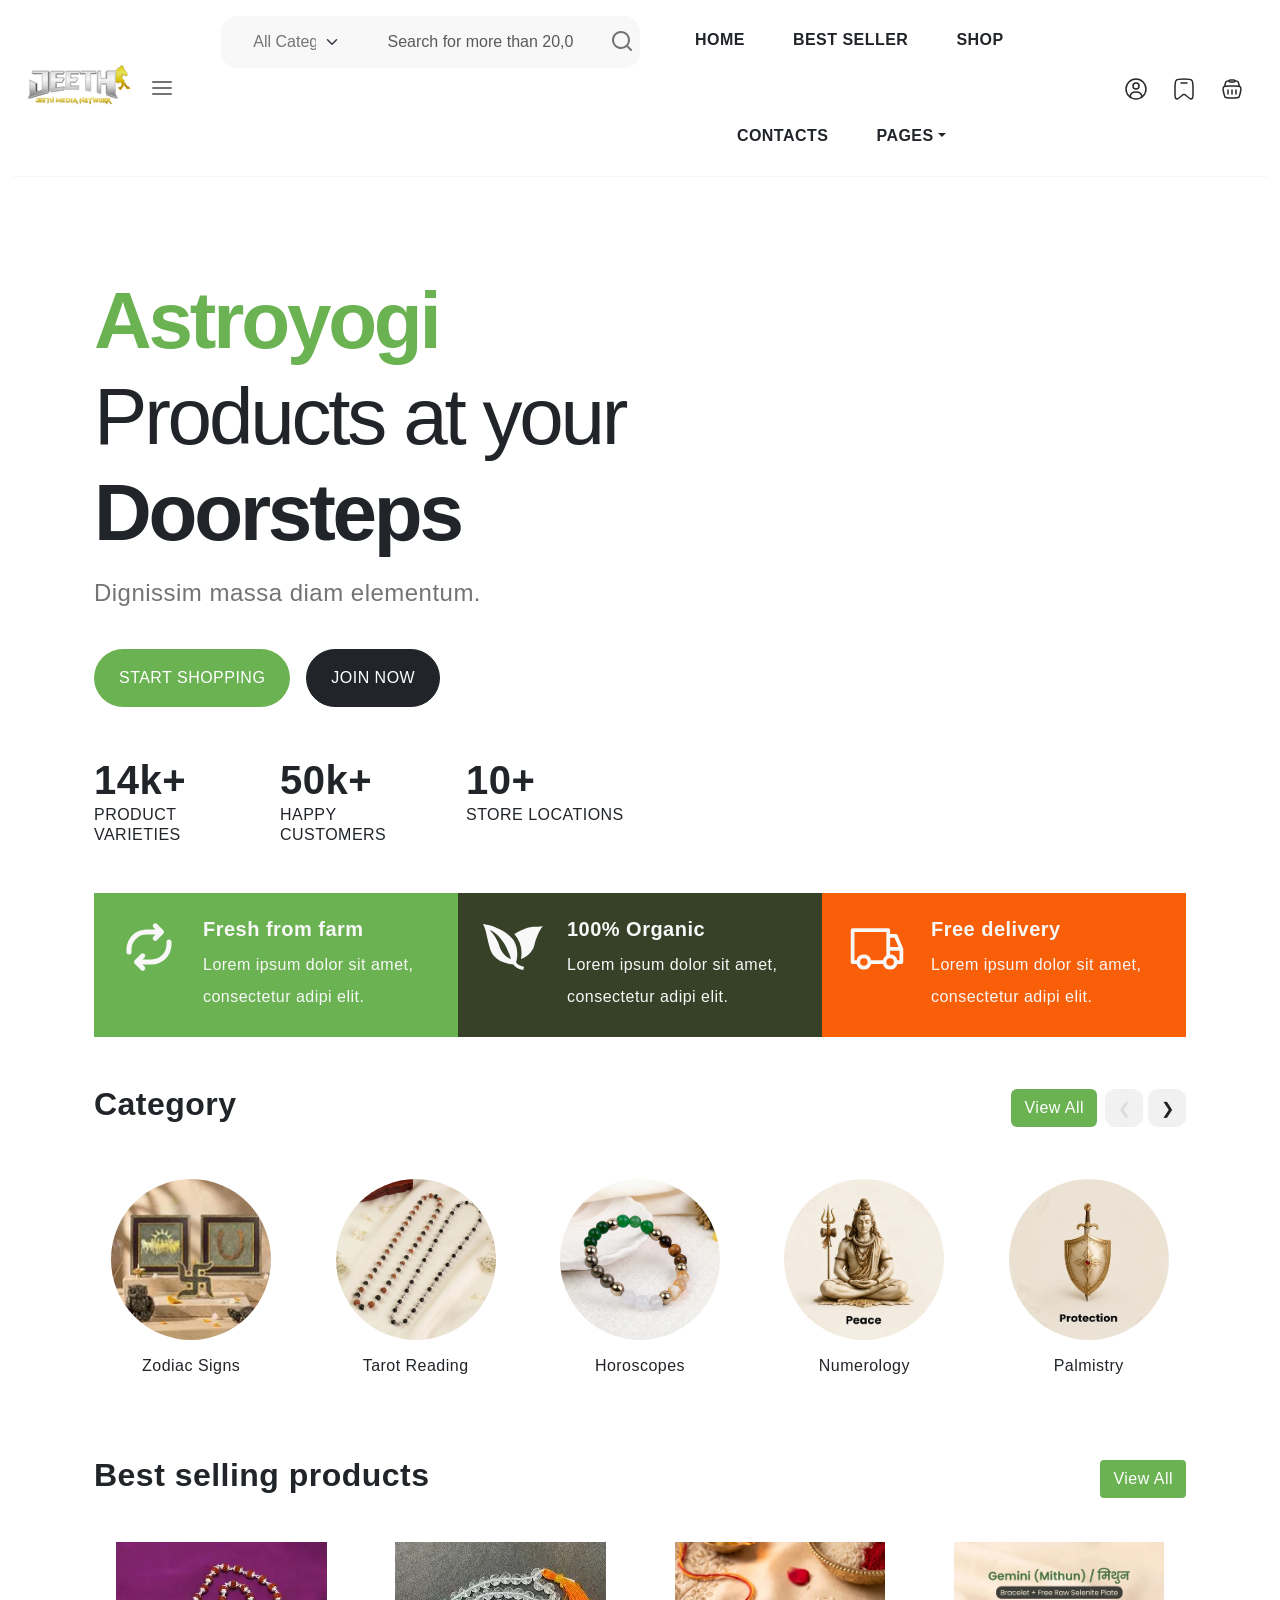
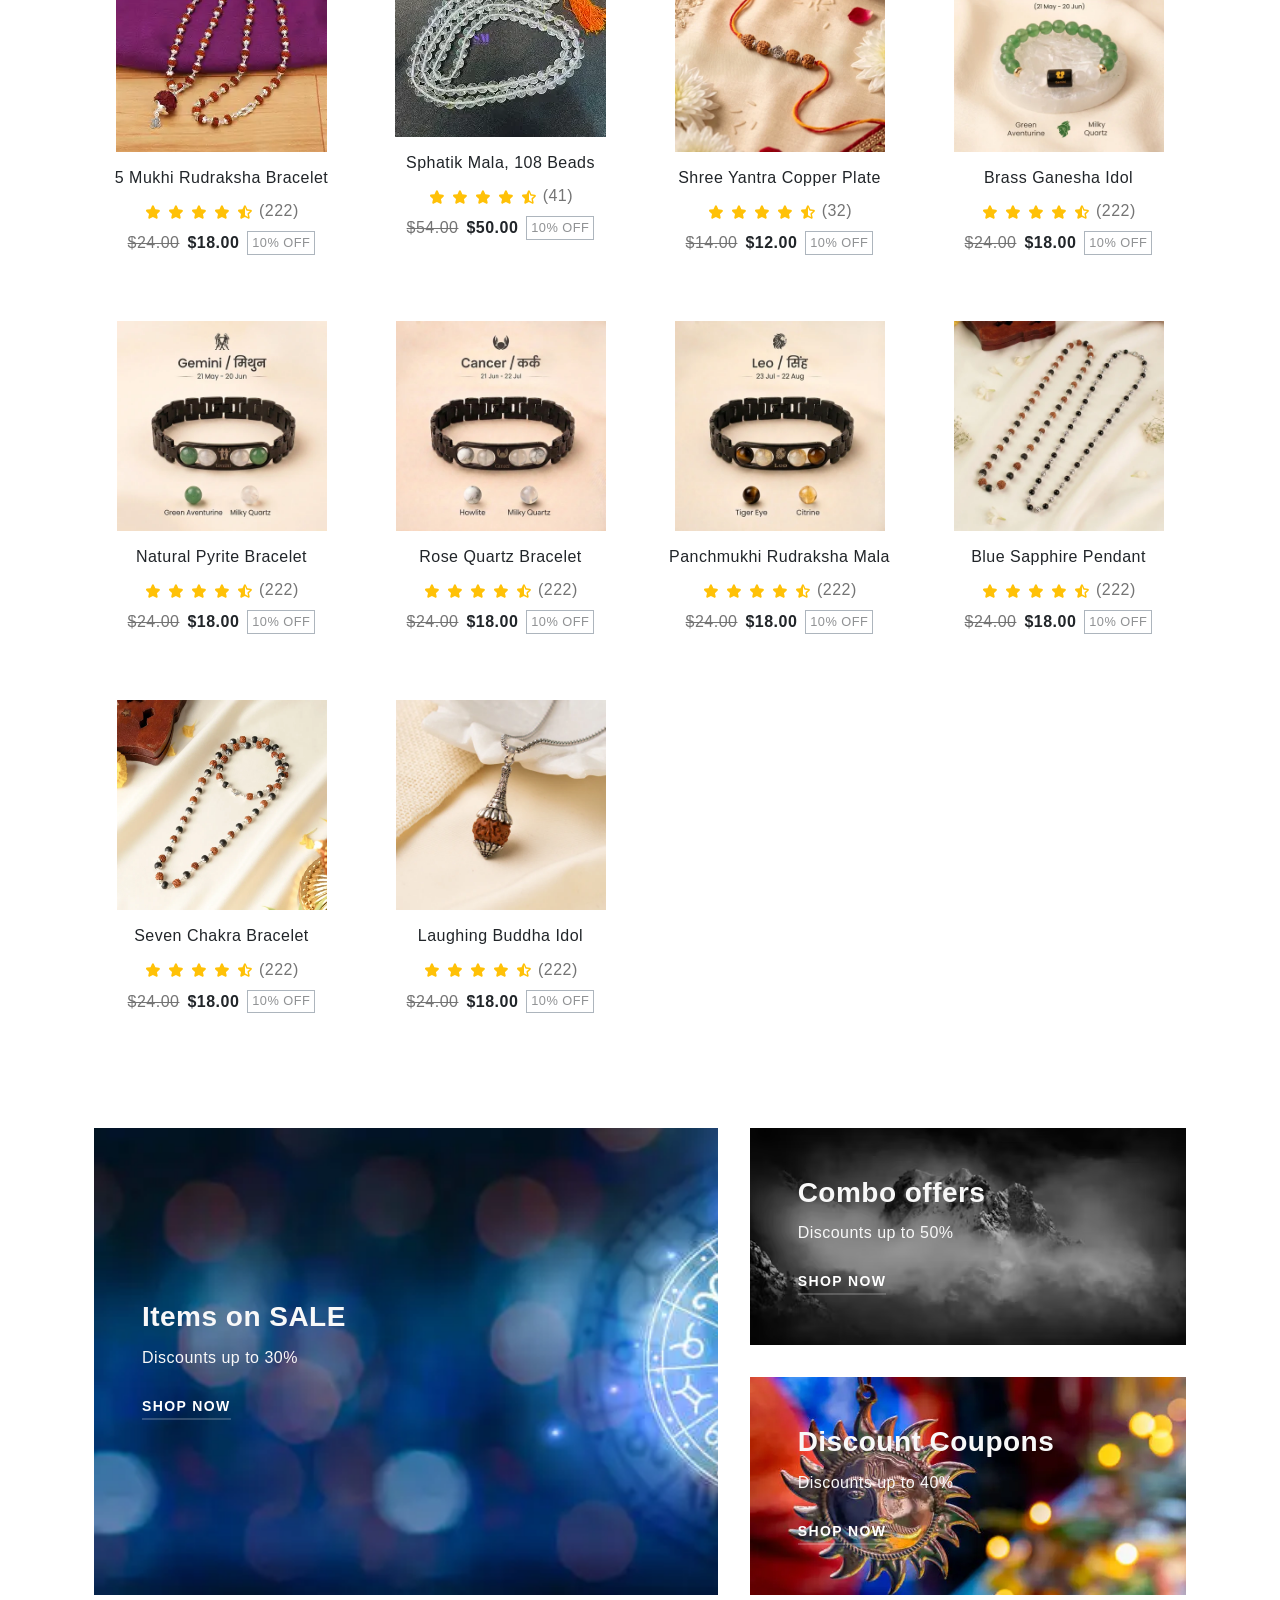
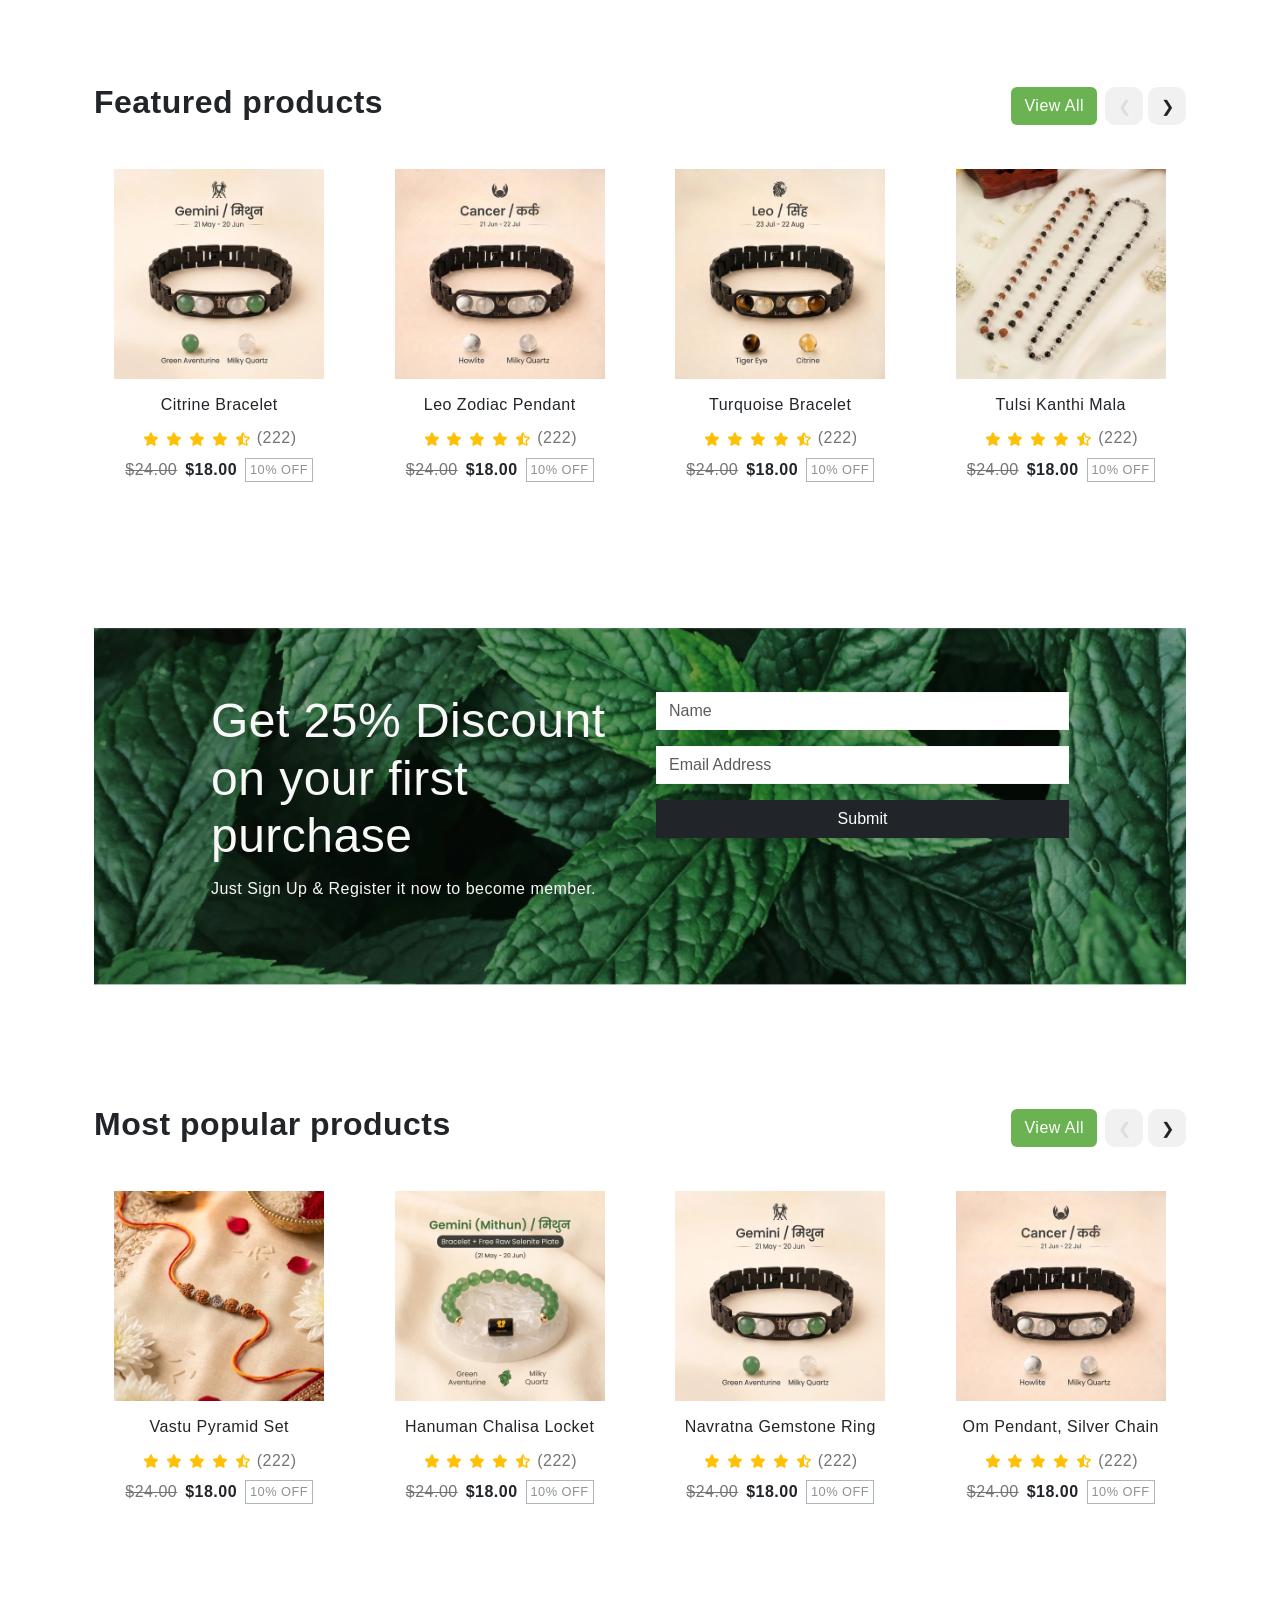
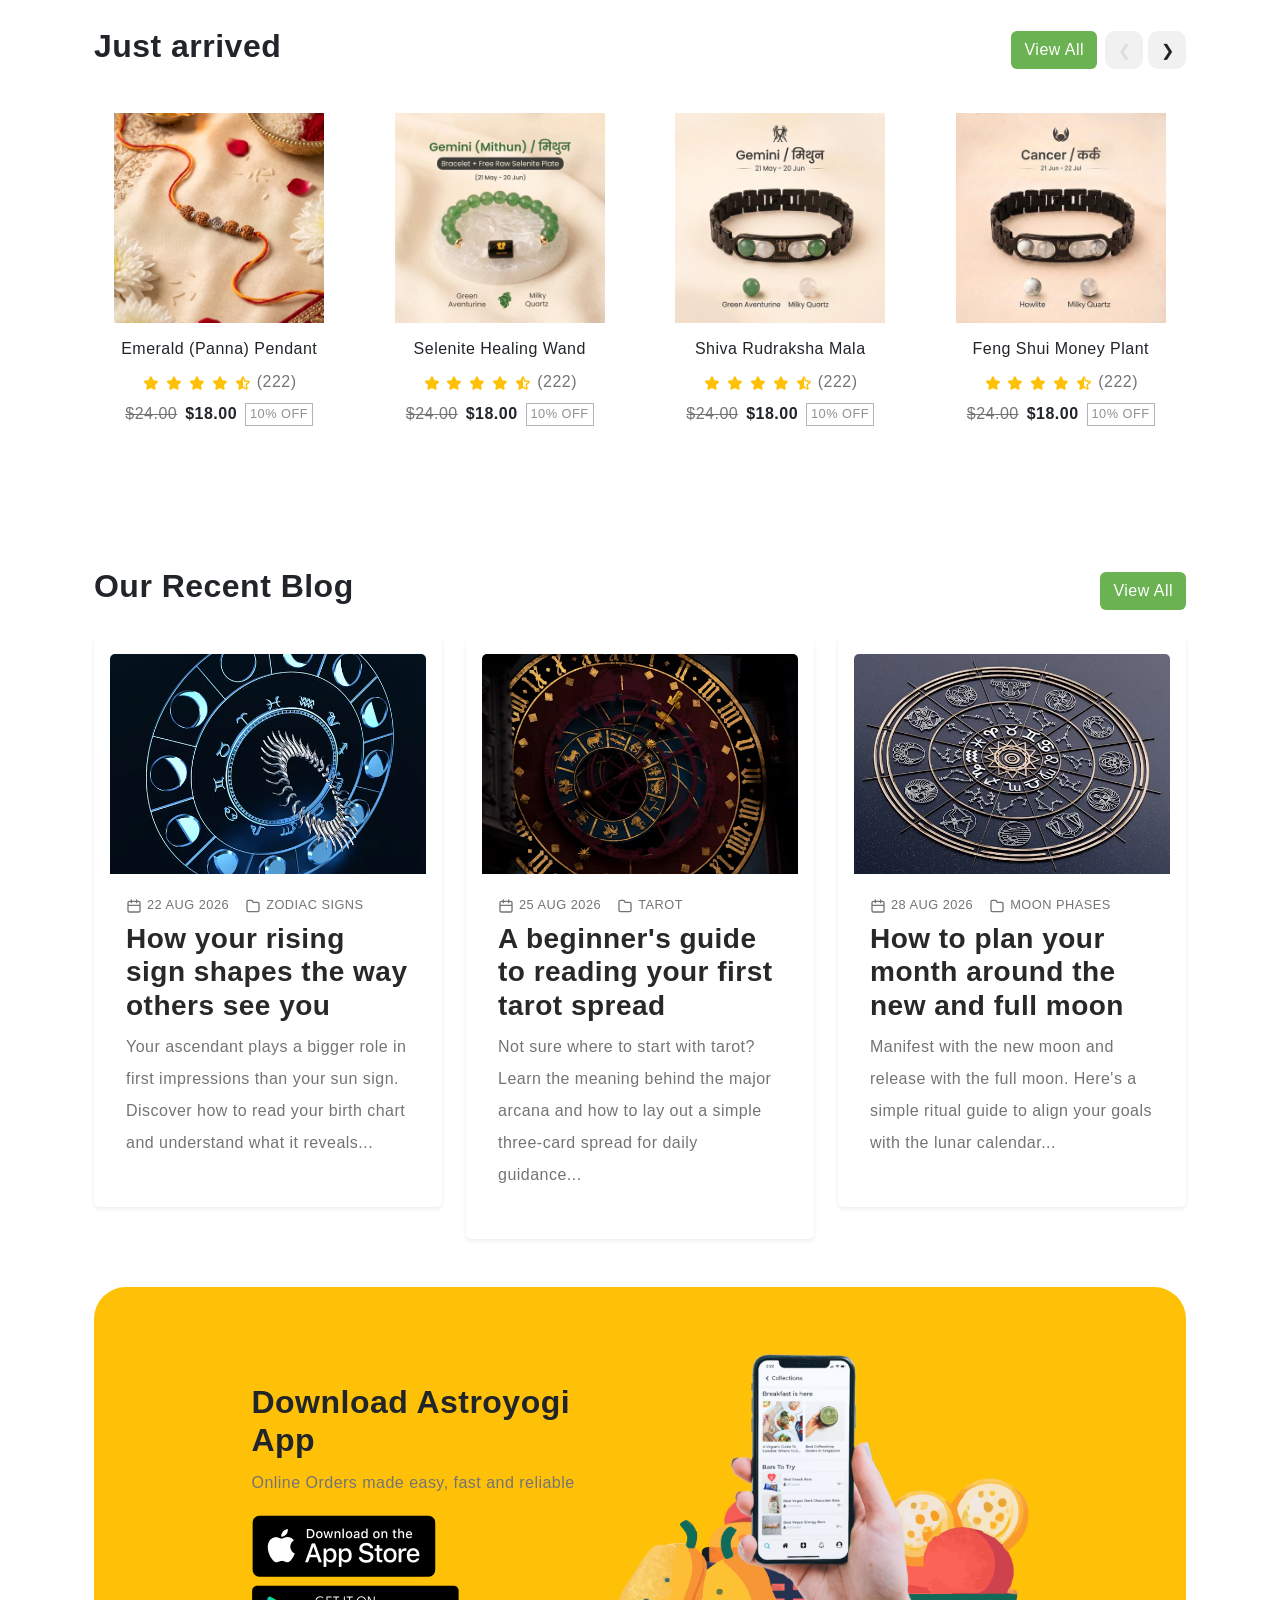
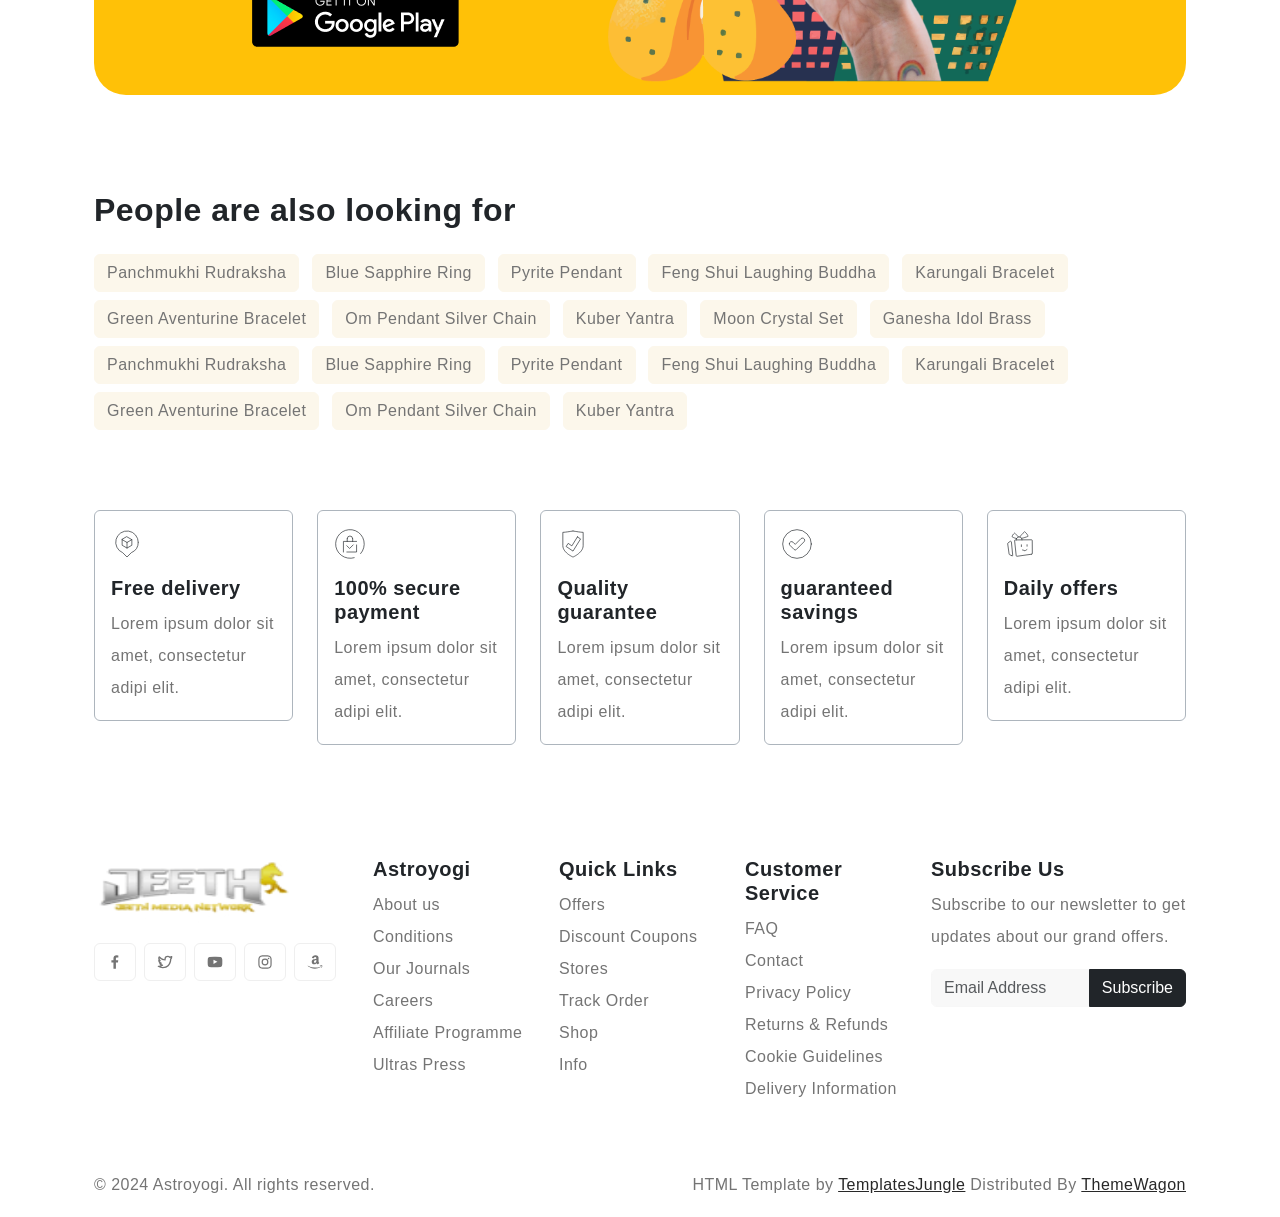
==== commit de22838b: "chanes add category add category page" ====
--- a/index.html
+++ b/index.html
@@ -580,6 +580,16 @@
             <li class="nav-item active">
               <a href="index.html" class="nav-link">Home</a>
             </li>
+            <li class="nav-item active">
+              <a href="index.html" class="nav-link">Best Seller</a>
+            </li>
+            <li class="nav-item active">
+              <a href="index.html" class="nav-link">Shop</a>
+            </li>
+            <li class="nav-item active">
+              <a href="index.html" class="nav-link">Contacts</a>
+            </li>
+
             <li class="nav-item dropdown">
               <a class="nav-link dropdown-toggle pe-3" role="button" id="pages" data-bs-toggle="dropdown"
                 aria-expanded="false">Pages</a>
@@ -3001,7 +3011,8 @@
           <article class="post-item card border-0 shadow-sm p-3">
             <div class="image-holder zoom-effect">
               <a href="#">
-                <img src="images/review_1.avif" alt="post" class="card-img-top" style="width: 100%; height: 220px; object-fit: cover;">
+                <img src="images/review_1.avif" alt="post" class="card-img-top"
+                  style="width: 100%; height: 220px; object-fit: cover;">
               </a>
             </div>
             <div class="card-body">
@@ -3027,7 +3038,8 @@
           <article class="post-item card border-0 shadow-sm p-3">
             <div class="image-holder zoom-effect">
               <a href="#">
-                <img src="images/review_2.avif" alt="post" class="card-img-top" style="width: 100%; height: 220px; object-fit: cover;">
+                <img src="images/review_2.avif" alt="post" class="card-img-top"
+                  style="width: 100%; height: 220px; object-fit: cover;">
               </a>
             </div>
             <div class="card-body">
@@ -3053,7 +3065,8 @@
           <article class="post-item card border-0 shadow-sm p-3">
             <div class="image-holder zoom-effect">
               <a href="#">
-                <img src="images/review_3.avif" alt="post" class="card-img-top" style="width: 100%; height: 220px; object-fit: cover;">
+                <img src="images/review_3.avif" alt="post" class="card-img-top"
+                  style="width: 100%; height: 220px; object-fit: cover;">
               </a>
             </div>
             <div class="card-body">
@@ -3205,7 +3218,7 @@
 
         <div class="col-lg-3 col-md-6 col-sm-6">
           <div class="footer-menu">
-            <img src="images/logo.svg" width="240" height="70" alt="logo">
+            <img src="images/Jeeth_logo.png" width="200" height="70" alt="logo">
             <div class="social-links mt-3">
               <ul class="d-flex list-unstyled gap-2">
                 <li>
